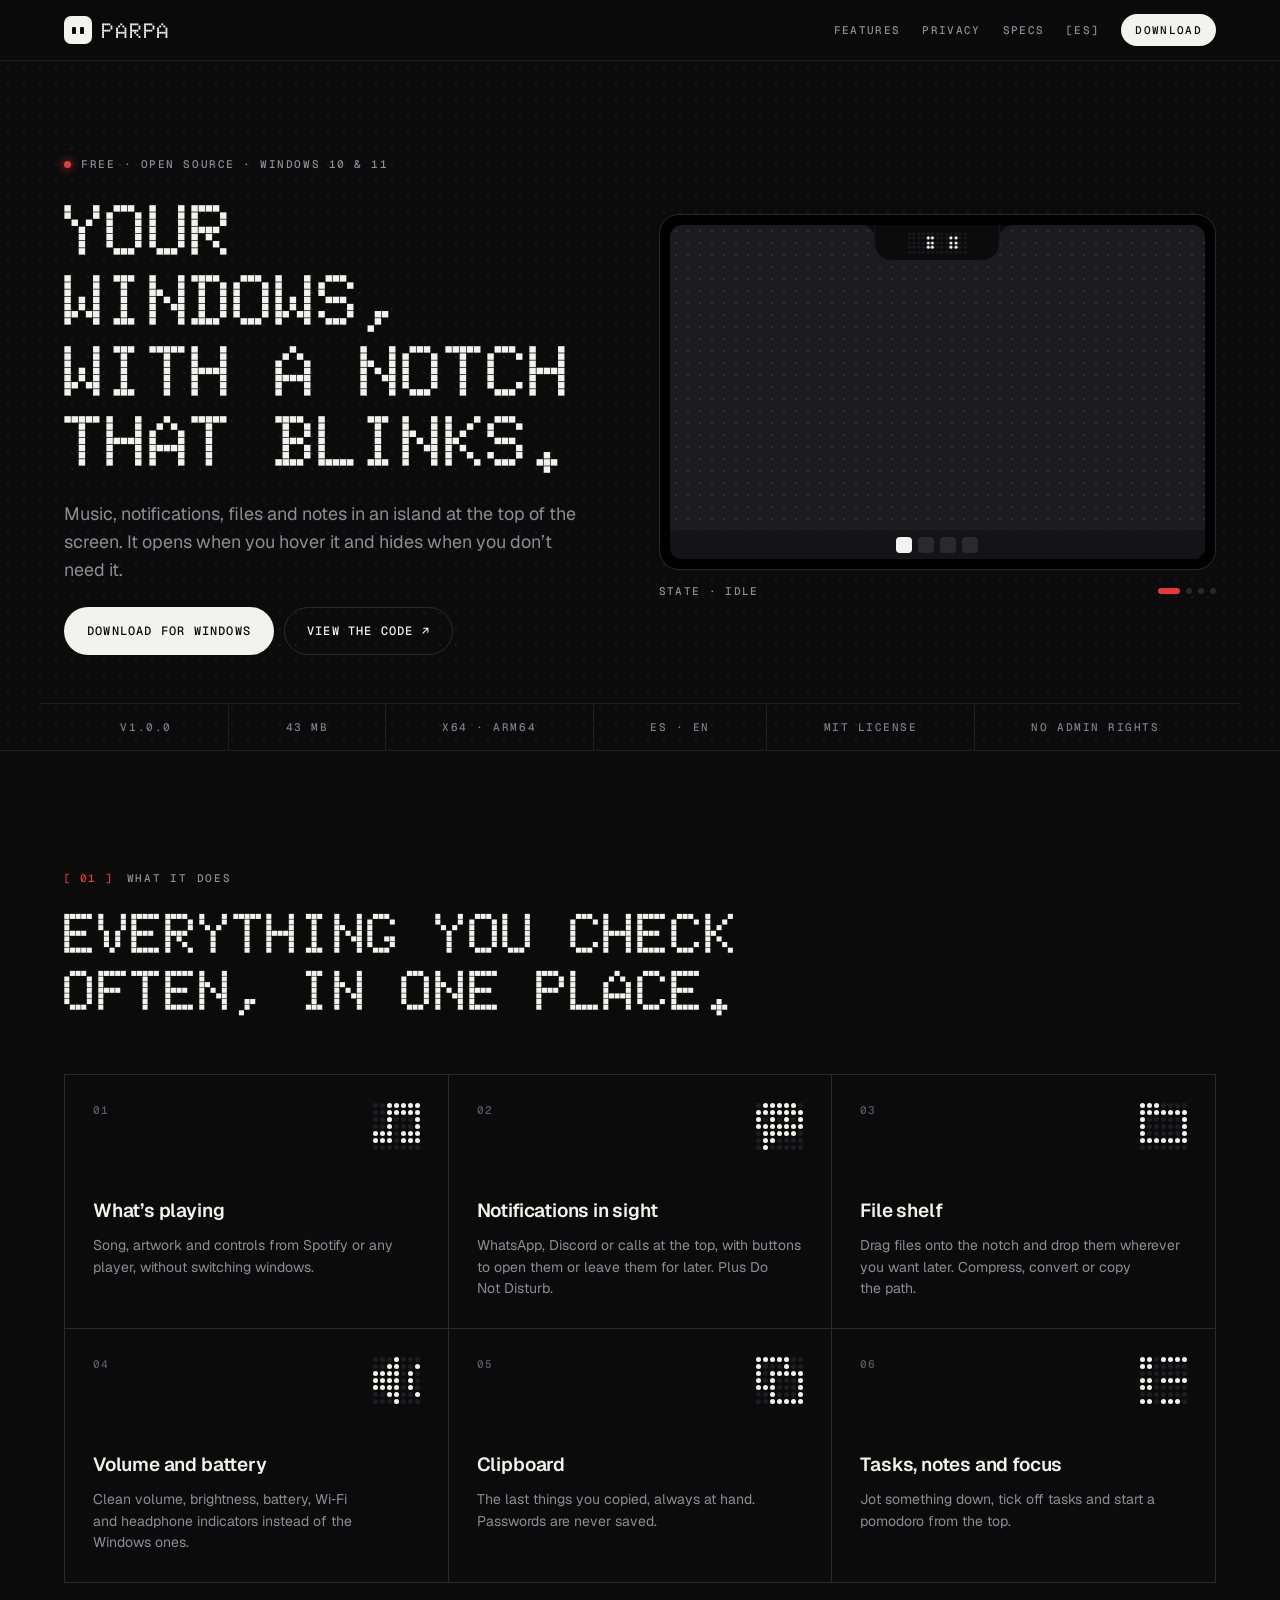
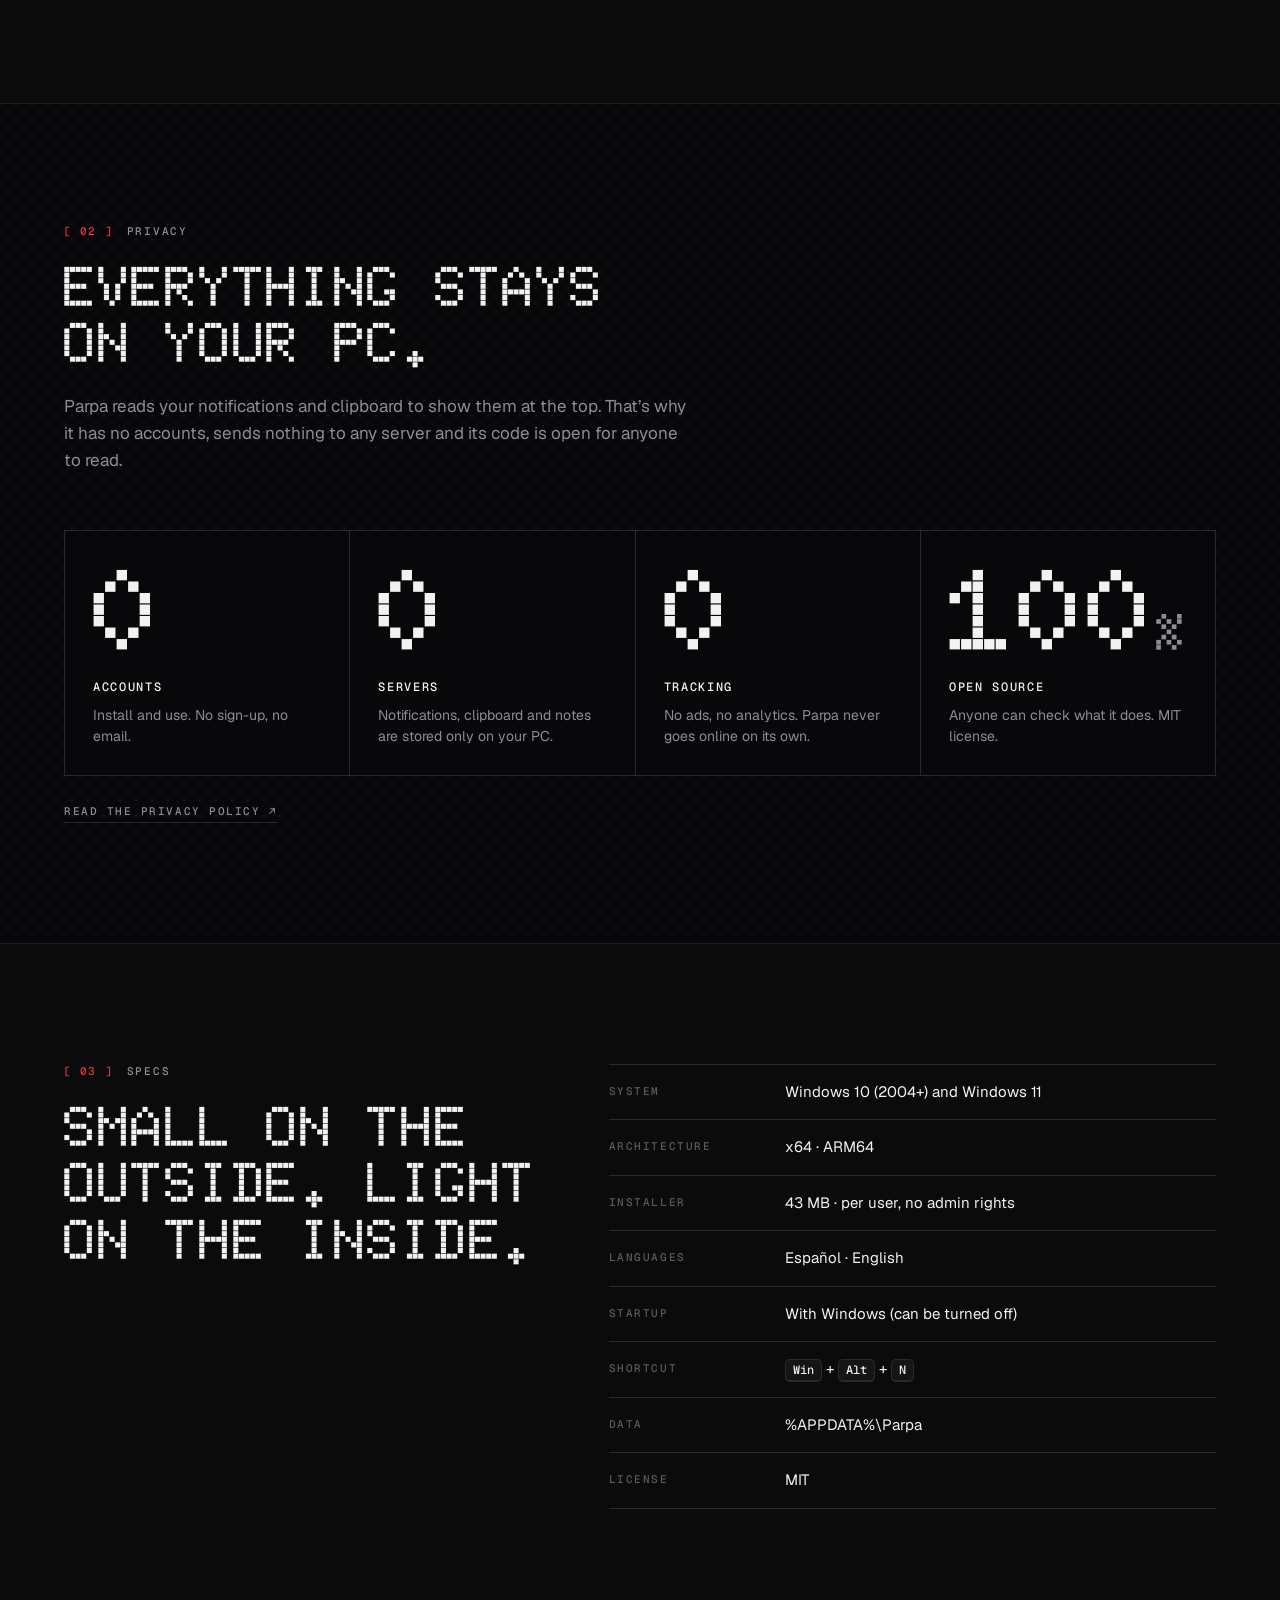
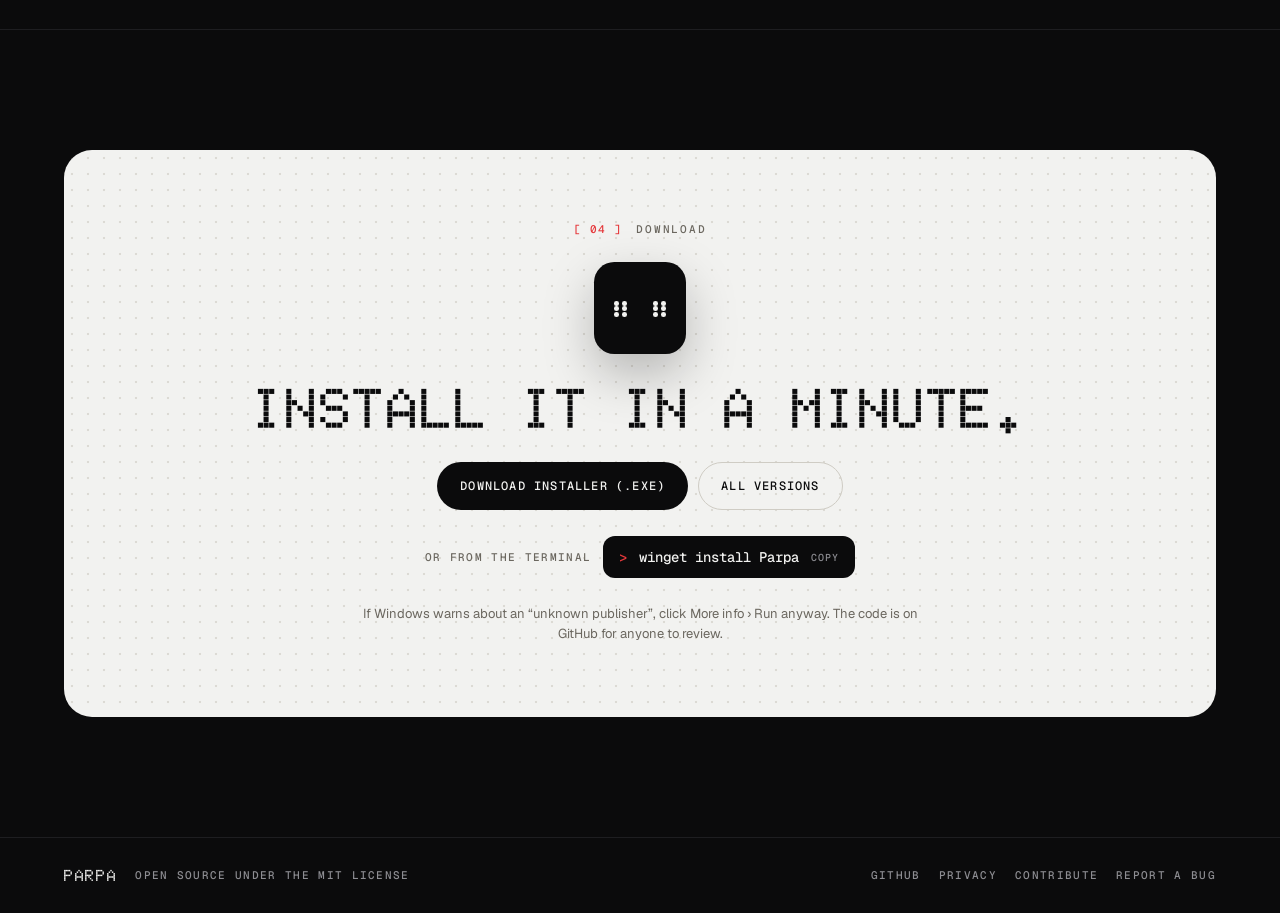
==== site/index.html @ 7ed3aabf "Web: rediseño con el estilo de la app Fondo casi negro con rejilla de puntos, titulares en matriz de" ====
<!DOCTYPE html>
<html lang="es">
<head>
<meta charset="utf-8">
<meta name="viewport" content="width=device-width, initial-scale=1">
<title>Parpa · un notch para Windows</title>
<meta name="description" content="Música, avisos, archivos y notas en una isla arriba de la pantalla. Gratis y de código abierto para Windows 10 y 11.">
<meta property="og:title" content="Parpa · un notch para Windows">
<meta property="og:description" content="Música, avisos, archivos y notas en una isla arriba de la pantalla.">
<meta property="og:image" content="assets/app-256.png">
<meta name="theme-color" content="#0b0b0c">
<link rel="icon" href="assets/app.ico" sizes="any">
<link rel="icon" href="assets/app-32.png" type="image/png">
<link rel="preload" href="assets/fonts/Doto-Variable.ttf" as="font" type="font/ttf" crossorigin>
<link rel="preload" href="assets/fonts/GeistMono-Variable.ttf" as="font" type="font/ttf" crossorigin>
<link rel="stylesheet" href="styles.css">
</head>
<body>

<header class="top">
  <div class="wrap top-row">
    <a class="brand" href="#" aria-label="Parpa"><span class="logo"><i></i><i></i></span><span class="wordmark">PARPA</span></a>
    <nav>
      <a class="anchor" href="#funciones" data-i18n="nav_features">FUNCIONES</a>
      <a class="anchor" href="#privacidad" data-i18n="nav_privacy">PRIVACIDAD</a>
      <a class="anchor" href="#ficha" data-i18n="nav_specs">FICHA</a>
      <button class="lang" type="button" id="lang" aria-label="English">[EN]</button>
      <a class="pill" href="#descargar" data-i18n="nav_download">DESCARGAR</a>
    </nav>
  </div>
</header>

<main>
  <!-- Portada -->
  <section class="hero dotgrid">
    <div class="wrap hero-grid">
      <div class="hero-text">
        <span class="tag"><span class="live"></span><span data-i18n="hero_eyebrow">GRATIS · CÓDIGO ABIERTO · WINDOWS 10 Y 11</span></span>
        <h1 data-i18n="hero_title">Tu Windows, con un notch que parpadea.</h1>
        <p class="lead" data-i18n="hero_lead">Música, avisos, archivos y notas en una isla arriba de la pantalla. Se abre cuando pasas el ratón y se esconde cuando no la necesitas.</p>
        <div class="buttons">
          <a class="btn btn-light" href="#descargar" data-i18n="hero_download">DESCARGAR PARA WINDOWS</a>
          <a class="btn btn-line" href="https://github.com/Xzorez/Parpa" data-i18n="hero_code">VER EL CÓDIGO ↗</a>
        </div>
      </div>

      <div class="demo">
        <div class="frame" aria-hidden="true">
          <div class="screen">
            <div class="notch" id="notch">
              <div class="ear ear-l"></div>
              <div class="ear ear-r"></div>
              <div class="body" id="notch-body">
                <div class="state st-idle" data-state="idle"><div class="grid g13" id="mascot"></div></div>
                <div class="state st-music" data-state="music" hidden>
                  <div class="grid g7s" data-glyph="musica"></div>
                  <span class="label flex1">LUZ DE NEÓN</span>
                  <div class="eq" id="eq"><i></i><i></i><i></i><i></i><i></i></div>
                </div>
                <div class="state st-peek" data-state="peek" hidden>
                  <div class="peek-head"><div class="grid g7s" data-glyph="mensaje"></div><span class="label muted flex1">WHATSAPP · ANA</span><span class="peek-when" data-i18n="demo_now">AHORA</span></div>
                  <span class="peek-text" data-i18n="demo_message">¿Vienes a la cena del viernes? Reservé a las 21:00.</span>
                  <div class="peek-actions"><span class="chip" data-i18n="demo_later">MÁS TARDE</span><span class="chip chip-on" data-i18n="demo_open">ABRIR</span></div>
                </div>
                <div class="state st-osd" data-state="osd" hidden>
                  <div class="grid g7s" data-glyph="sonido"></div>
                  <div class="osd-text"><span class="label" data-i18n="demo_volume">VOLUMEN</span><span class="osd-sub" data-i18n="demo_speakers">ALTAVOCES</span></div>
                  <div class="bars" id="bars"></div>
                  <span class="osd-value">70%</span>
                </div>
              </div>
            </div>
            <div class="taskbar"><i></i><i></i><i></i><i></i></div>
          </div>
        </div>
        <div class="demo-bar">
          <span class="mono-s"><span data-i18n="demo_state">ESTADO</span> · <span id="state-name">REPOSO</span></span>
          <div class="dots" id="dots"></div>
        </div>
      </div>
    </div>

    <div class="wrap ticker">
      <span>V<span id="version">1.0.0</span></span>
      <span data-i18n="tick_size">43 MB</span>
      <span>X64 · ARM64</span>
      <span>ES · EN</span>
      <span data-i18n="tick_license">LICENCIA MIT</span>
      <span data-i18n="tick_admin">SIN ADMINISTRADOR</span>
    </div>
  </section>

  <!-- Funciones -->
  <section class="section" id="funciones">
    <div class="wrap">
      <div class="section-head">
        <span class="index">[ 01 ]</span>
        <span class="eyebrow" data-i18n="features_eyebrow">QUÉ HACE</span>
      </div>
      <h2 data-i18n="features_title">Todo lo que miras a menudo, en un solo sitio.</h2>
      <div class="cells">
        <article class="cell"><div class="cell-top"><span class="num">01</span><div class="grid g7l" data-glyph="musica"></div></div><h3 data-i18n="f1_t">Lo que suena</h3><p data-i18n="f1_d">Canción, carátula y controles de Spotify o cualquier reproductor, sin cambiar de ventana.</p></article>
        <article class="cell"><div class="cell-top"><span class="num">02</span><div class="grid g7l" data-glyph="mensaje"></div></div><h3 data-i18n="f2_t">Avisos a la vista</h3><p data-i18n="f2_d">WhatsApp, Discord o llamadas arriba, con botones para abrirlos o dejarlos para más tarde. Y un modo No molestar.</p></article>
        <article class="cell"><div class="cell-top"><span class="num">03</span><div class="grid g7l" data-glyph="bandeja"></div></div><h3 data-i18n="f3_t">Bandeja de archivos</h3><p data-i18n="f3_d">Arrastra archivos al notch y suéltalos luego donde quieras. Comprime, convierte o copia la ruta.</p></article>
        <article class="cell"><div class="cell-top"><span class="num">04</span><div class="grid g7l" data-glyph="sonido"></div></div><h3 data-i18n="f4_t">Volumen y batería</h3><p data-i18n="f4_d">Indicadores limpios de volumen, brillo, batería, Wi‑Fi y auriculares en lugar de los de Windows.</p></article>
        <article class="cell"><div class="cell-top"><span class="num">05</span><div class="grid g7l" data-glyph="copias"></div></div><h3 data-i18n="f5_t">Portapapeles</h3><p data-i18n="f5_d">Lo último que copiaste siempre a mano. Las contraseñas no se guardan.</p></article>
        <article class="cell"><div class="cell-top"><span class="num">06</span><div class="grid g7l" data-glyph="tareas"></div></div><h3 data-i18n="f6_t">Tareas, notas y foco</h3><p data-i18n="f6_d">Apunta algo rápido, marca tareas y arranca un pomodoro desde arriba.</p></article>
      </div>
    </div>
  </section>

  <!-- Privacidad -->
  <section class="section section-alt dotgrid" id="privacidad">
    <div class="wrap">
      <div class="section-head">
        <span class="index">[ 02 ]</span>
        <span class="eyebrow" data-i18n="privacy_eyebrow">PRIVACIDAD</span>
      </div>
      <h2 data-i18n="privacy_title">Todo se queda en tu PC.</h2>
      <p class="section-lead" data-i18n="privacy_lead">Parpa lee tus avisos y tu portapapeles para enseñártelos arriba. Por eso no tiene cuentas, no envía nada a ningún servidor y su código está a la vista de cualquiera.</p>
      <div class="zeros">
        <div class="zero"><span class="big">0</span><span class="zero-title" data-i18n="p1_t">CUENTAS</span><span class="zero-desc" data-i18n="p1_d">Instalar y usar. No hay registro ni correo.</span></div>
        <div class="zero"><span class="big">0</span><span class="zero-title" data-i18n="p2_t">SERVIDORES</span><span class="zero-desc" data-i18n="p2_d">Avisos, portapapeles y notas se guardan solo en tu PC.</span></div>
        <div class="zero"><span class="big">0</span><span class="zero-title" data-i18n="p3_t">RASTREO</span><span class="zero-desc" data-i18n="p3_d">Ni anuncios ni estadísticas. Parpa no se conecta a internet por su cuenta.</span></div>
        <div class="zero"><span class="big">100<small>%</small></span><span class="zero-title" data-i18n="p4_t">CÓDIGO ABIERTO</span><span class="zero-desc" data-i18n="p4_d">Cualquiera puede revisar lo que hace. Licencia MIT.</span></div>
      </div>
      <a class="text-link" href="https://github.com/Xzorez/Parpa/blob/main/PRIVACY.md" data-i18n="privacy_link">LEER LA POLÍTICA DE PRIVACIDAD ↗</a>
    </div>
  </section>

  <!-- Ficha técnica -->
  <section class="section" id="ficha">
    <div class="wrap specs-grid">
      <div>
        <div class="section-head">
          <span class="index">[ 03 ]</span>
          <span class="eyebrow" data-i18n="specs_eyebrow">FICHA TÉCNICA</span>
        </div>
        <h2 data-i18n="specs_title">Pequeño por fuera. Ligero por dentro.</h2>
      </div>
      <dl class="specs">
        <div><dt data-i18n="s_os">SISTEMA</dt><dd data-i18n="s_os_v">Windows 10 (2004+) y Windows 11</dd></div>
        <div><dt data-i18n="s_arch">ARQUITECTURA</dt><dd>x64 · ARM64</dd></div>
        <div><dt data-i18n="s_installer">INSTALADOR</dt><dd data-i18n="s_installer_v">43 MB · por usuario, sin permisos de administrador</dd></div>
        <div><dt data-i18n="s_lang">IDIOMAS</dt><dd>Español · English</dd></div>
        <div><dt data-i18n="s_startup">INICIO</dt><dd data-i18n="s_startup_v">Con Windows (se puede desactivar)</dd></div>
        <div><dt data-i18n="s_shortcut">ATAJO</dt><dd><kbd>Win</kbd> + <kbd>Alt</kbd> + <kbd>N</kbd></dd></div>
        <div><dt data-i18n="s_data">DATOS</dt><dd>%APPDATA%\Parpa</dd></div>
        <div><dt data-i18n="s_license">LICENCIA</dt><dd>MIT</dd></div>
      </dl>
    </div>
  </section>

  <!-- Descarga -->
  <section class="section" id="descargar">
    <div class="wrap">
      <div class="download">
        <div class="download-head">
          <span class="index">[ 04 ]</span>
          <span class="eyebrow" data-i18n="download_eyebrow">DESCARGAR</span>
        </div>
        <div class="app-icon"><div class="grid" id="eyes"></div></div>
        <h2 data-i18n="download_title">Instálalo en un minuto.</h2>
        <div class="buttons">
          <a class="btn btn-dark" id="installer" href="https://github.com/Xzorez/Parpa/releases/latest" data-i18n="download_exe">DESCARGAR INSTALADOR (.EXE)</a>
          <a class="btn btn-line-dark" href="https://github.com/Xzorez/Parpa/releases" data-i18n="download_all">TODAS LAS VERSIONES</a>
        </div>
        <div class="terminal">
          <span class="mono-s" data-i18n="download_terminal">O DESDE LA TERMINAL</span>
          <button class="copy" type="button" id="copy"><span class="prompt">&gt;</span><span>winget install Parpa</span><span class="copy-state" data-i18n="copy">COPIAR</span></button>
        </div>
        <p class="note" data-i18n="download_note">Si Windows avisa de «editor desconocido», pulsa Más información › Ejecutar de todas formas. El código está en GitHub para que lo revise quien quiera.</p>
      </div>
    </div>
  </section>
</main>

<footer>
  <div class="wrap footer-row">
    <span class="wordmark">PARPA</span>
    <span class="mono-s" data-i18n="footer_license">CÓDIGO ABIERTO CON LICENCIA MIT</span>
    <span class="spacer"></span>
    <a href="https://github.com/Xzorez/Parpa">GITHUB</a>
    <a href="https://github.com/Xzorez/Parpa/blob/main/PRIVACY.md" data-i18n="footer_privacy">PRIVACIDAD</a>
    <a href="https://github.com/Xzorez/Parpa/pulls" data-i18n="footer_contribute">CONTRIBUIR</a>
    <a href="https://github.com/Xzorez/Parpa/issues/new" data-i18n="footer_bug">REPORTAR UN FALLO</a>
  </div>
</footer>

<script src="app.js"></script>
</body>
</html>
---- site/styles.css ----
/* Web de Parpa: estilo de la app (fondo casi negro, matriz de puntos, mono en mayúsculas, rojo solo para lo vivo). */

@font-face { font-family: Geist; src: url(assets/fonts/Geist-Variable.ttf) format("truetype"); font-weight: 100 900; font-display: swap; }
@font-face { font-family: "Geist Mono"; src: url(assets/fonts/GeistMono-Variable.ttf) format("truetype"); font-weight: 100 900; font-display: swap; }
@font-face { font-family: Doto; src: url(assets/fonts/Doto-Variable.ttf) format("truetype"); font-weight: 100 900; font-display: swap; }

/* Tokens oscuros de data/tokens.json */
:root {
  --bg: #0b0b0c;
  --card: #151517;
  --divider: #1e1e21;
  --glyph-off: #1d1d20;
  --border: #2a2a2e;
  --dot: #3a3a3f;
  --tertiary: #5a5a60;
  --muted: #7d7d83;
  --secondary: #8d8d92;
  --soft: #c9c9cc;
  --primary: #f2f2f0;
  --accent: #e5383b;
  --success: oklch(0.78 0.14 150);
  --mono: "Geist Mono", ui-monospace, monospace;
  --dots: Doto, ui-monospace, monospace;
  --ease: cubic-bezier(.3, 1.2, .5, 1);
}

* { box-sizing: border-box; }
html { scroll-behavior: smooth; scroll-padding-top: 72px; }
body { margin: 0; background: var(--bg); color: var(--primary); font-family: Geist, "Segoe UI Variable", system-ui, sans-serif; -webkit-font-smoothing: antialiased; }
a { color: inherit; text-decoration: none; }
::selection { background: var(--accent); color: var(--primary); }
a:focus-visible, button:focus-visible { outline: 1px solid var(--primary); outline-offset: 4px; }

.wrap { max-width: 1200px; width: 100%; margin: 0 auto; padding-left: 24px; padding-right: 24px; }
.mono-s { font: 500 11px var(--mono); letter-spacing: .12em; text-transform: uppercase; color: var(--secondary); }
.spacer { flex: 1; }
.dotgrid { background-image: radial-gradient(circle, var(--glyph-off) 1.2px, transparent 1.6px); background-size: 16px 16px; }

/* Botones píldora */
.buttons { display: flex; flex-wrap: wrap; gap: 10px; }
.btn { font: 500 12px var(--mono); letter-spacing: .1em; padding: 15px 22px; border-radius: 999px; border: 1px solid transparent; transition: background .2s, color .2s, border-color .2s; }
.btn-light { background: var(--primary); color: var(--bg); }
.btn-light:hover { background: var(--soft); }
.btn-line { border-color: var(--border); color: var(--primary); }
.btn-line:hover { border-color: var(--primary); }
.btn-dark { background: var(--bg); color: var(--primary); }
.btn-dark:hover { background: #2a2a2e; }
.btn-line-dark { border-color: #cfccc4; color: var(--bg); }
.btn-line-dark:hover { border-color: var(--bg); }

/* Cabecera */
.top { position: sticky; top: 0; z-index: 10; background: rgba(11, 11, 12, .86); backdrop-filter: blur(12px); -webkit-backdrop-filter: blur(12px); border-bottom: 1px solid var(--divider); }
.top-row { height: 60px; display: flex; align-items: center; gap: 16px; }
.brand { display: flex; align-items: center; gap: 10px; margin-right: auto; }
.logo { width: 28px; height: 28px; border-radius: 7px; background: var(--primary); display: flex; align-items: center; justify-content: center; gap: 4px; }
.logo i { width: 4px; height: 7px; border-radius: 1px; background: var(--bg); }
.wordmark { font: 900 21px var(--dots); letter-spacing: .04em; }
nav { display: flex; align-items: center; gap: 22px; font: 500 11px var(--mono); letter-spacing: .12em; color: var(--secondary); }
nav .anchor:hover, .lang:hover { color: var(--primary); }
.lang { background: none; border: 0; padding: 0; font: inherit; letter-spacing: inherit; color: inherit; cursor: pointer; }
nav .pill { padding: 9px 14px; border-radius: 999px; background: var(--primary); color: var(--bg); }
nav .pill:hover { background: var(--soft); }

/* Portada */
.hero { border-bottom: 1px solid var(--divider); }
.hero-grid { padding-top: clamp(48px, 8vw, 96px); padding-bottom: 48px; display: grid; grid-template-columns: minmax(0, 1fr) minmax(0, 1.05fr); gap: clamp(32px, 5vw, 64px); align-items: center; }
.hero-text { display: flex; flex-direction: column; gap: 24px; }
.tag { display: inline-flex; align-items: center; gap: 10px; font: 500 11px var(--mono); letter-spacing: .14em; color: var(--secondary); }
.tag span:last-child { text-wrap: balance; }
.live { width: 7px; height: 7px; border-radius: 50%; background: var(--accent); box-shadow: 0 0 10px var(--accent); animation: blink 1.6s steps(1) infinite; }
@keyframes blink { 50% { opacity: .25; } }
h1 { margin: 0; font: 900 clamp(40px, 5.6vw, 76px)/.98 var(--dots); letter-spacing: -.01em; text-transform: uppercase; text-wrap: balance; }
.lead { margin: 0; max-width: 520px; font-size: clamp(16px, 1.4vw, 18px); line-height: 1.55; color: var(--secondary); text-wrap: pretty; }

/* Demo: escritorio oscuro con el notch */
.demo { display: flex; flex-direction: column; gap: 14px; }
.frame { background: #000; border: 1px solid var(--border); border-radius: 20px; padding: 10px; }
.screen { position: relative; aspect-ratio: 16 / 10; border-radius: 12px; overflow: hidden; background-color: #1c1c1f; background-image: radial-gradient(circle, #2e2e33 1px, transparent 1.4px); background-size: 12px 12px; }
.notch { position: absolute; top: 0; left: 50%; transform: translateX(-50%) scale(var(--scale, 1)); transform-origin: 50% 0; width: 120px; height: 34px; transition: all .45s var(--ease); }
.ear { position: absolute; top: 0; width: 16px; height: 14px; }
.ear-l { left: -14px; background: radial-gradient(circle 14px at 0 100%, transparent 13.5px, var(--bg) 14px); }
.ear-r { right: -14px; background: radial-gradient(circle 14px at 100% 100%, transparent 13.5px, var(--bg) 14px); }
.body { position: absolute; inset: 0; background: var(--bg); color: var(--primary); border-radius: 0 0 16px 16px; overflow: hidden; text-align: left; transition: border-radius .45s var(--ease); box-shadow: 0 0 0 1px #1a1a1d; }
.state[hidden] { display: none !important; }
.state { animation: fade .3s ease-out both; }
@keyframes fade { from { opacity: 0; } to { opacity: 1; } }
.st-idle { height: 34px; display: flex; align-items: center; justify-content: center; }
.st-music { height: 34px; display: flex; align-items: center; gap: 10px; padding: 0 14px 2px 12px; white-space: nowrap; }
.st-peek { width: 420px; padding: 10px 16px 12px; display: flex; flex-direction: column; gap: 8px; }
.st-osd { height: 40px; display: flex; align-items: center; gap: 12px; padding: 0 16px 2px; white-space: nowrap; }
.grid { display: grid; }
.grid i { display: block; border-radius: 50%; }
.g13 { grid-template-columns: repeat(13, 3px); gap: 1.5px; }
.g13 i { width: 3px; height: 3px; }
.g7s { grid-template-columns: repeat(7, 2px); gap: 1px; }
.g7s i { width: 2px; height: 2px; }
.g7l { grid-template-columns: repeat(7, 5px); gap: 2px; }
.g7l i { width: 5px; height: 5px; }
.label { font: 500 10px var(--mono); letter-spacing: .1em; }
.muted { color: var(--secondary); }
.flex1 { flex: 1; }
.eq { display: flex; gap: 2px; align-items: flex-end; height: 12px; }
.eq i { width: 3px; border-radius: 1px; background: var(--primary); transition: height .15s; }
.peek-head { display: flex; align-items: center; gap: 10px; }
.peek-when { font: 9px var(--mono); color: var(--tertiary); }
.peek-text { font-size: 13px; line-height: 1.35; }
.peek-actions { display: flex; gap: 6px; justify-content: flex-end; }
.chip { font: 500 10px var(--mono); letter-spacing: .06em; padding: 6px 10px; border-radius: 999px; border: 1px solid var(--border); color: var(--secondary); }
.chip-on { background: var(--primary); border-color: var(--primary); color: var(--bg); }
.osd-text { display: flex; flex-direction: column; gap: 1px; }
.osd-sub { font: 9px var(--mono); color: var(--secondary); }
.bars { flex: 1; display: flex; gap: 3px; align-items: flex-end; justify-content: flex-end; }
.bars i { width: 4px; border-radius: 2px; }
.osd-value { font: 700 15px var(--dots); min-width: 40px; text-align: right; }
.taskbar { position: absolute; left: 0; right: 0; bottom: 0; height: 9%; min-height: 26px; background: rgba(20, 20, 22, .92); border-top: 1px solid var(--divider); display: flex; align-items: center; justify-content: center; gap: 6px; }
.taskbar i { width: 16px; height: 16px; border-radius: 4px; background: var(--border); }
.taskbar i:first-child { background: var(--primary); }
.demo-bar { display: flex; align-items: center; justify-content: space-between; gap: 12px; }
.dots { display: flex; gap: 6px; }
.dot { height: 6px; width: 6px; border-radius: 3px; background: var(--border); cursor: pointer; transition: width .3s var(--ease), background .3s; border: 0; padding: 0; }
.dot:hover { background: var(--tertiary); }
.dot.on { width: 22px; background: var(--accent); }

.ticker { display: flex; flex-wrap: wrap; gap: 0; padding-top: 0; padding-bottom: 0; border-top: 1px solid var(--divider); }
.ticker span { flex: 1 1 auto; padding: 16px 0; font: 500 11px var(--mono); letter-spacing: .14em; color: var(--muted); text-align: center; white-space: nowrap; }
.ticker > span + span { border-left: 1px solid var(--divider); }

/* Secciones */
.section { padding: clamp(72px, 10vw, 120px) 0; border-bottom: 1px solid var(--divider); }
.section-head { display: flex; align-items: center; gap: 14px; margin-bottom: 20px; }
.index { font: 500 11px var(--mono); letter-spacing: .1em; color: var(--accent); }
.eyebrow { font: 500 11px var(--mono); letter-spacing: .16em; color: var(--secondary); }
h2 { margin: 0; max-width: 820px; font: 900 clamp(32px, 4.4vw, 58px)/1 var(--dots); text-transform: uppercase; letter-spacing: -.005em; text-wrap: balance; }
.section-lead { margin: 22px 0 0; max-width: 640px; font-size: 17px; line-height: 1.6; color: var(--secondary); text-wrap: pretty; }

/* Funciones: rejilla con líneas de 1 px */
.cells { margin-top: 56px; display: grid; grid-template-columns: repeat(3, 1fr); border-top: 1px solid var(--border); border-left: 1px solid var(--border); }
.cell { padding: 28px; border-right: 1px solid var(--border); border-bottom: 1px solid var(--border); display: flex; flex-direction: column; gap: 12px; transition: background .25s; }
.cell:hover { background: var(--card); }
.cell-top { display: flex; justify-content: space-between; align-items: flex-start; padding-bottom: 36px; }
.num { font: 500 11px var(--mono); letter-spacing: .1em; color: var(--tertiary); }
.cell h3 { margin: 0; font: 600 19px Geist, sans-serif; letter-spacing: -.01em; }
.cell p { margin: 0; font-size: 14px; line-height: 1.55; color: var(--secondary); text-wrap: pretty; }

/* Privacidad: los ceros en matriz de puntos */
.section-alt { background-color: #08080a; }
.zeros { margin-top: 56px; display: grid; grid-template-columns: repeat(4, 1fr); gap: 1px; background: var(--border); border: 1px solid var(--border); }
.zero { background: #08080a; padding: 28px; display: flex; flex-direction: column; gap: 10px; }
.big { font: 900 clamp(72px, 9vw, 120px)/.9 var(--dots); color: var(--primary); }
.big small { font-size: .45em; color: var(--secondary); }
.zero-title { font: 500 12px var(--mono); letter-spacing: .14em; margin-top: 6px; }
.zero-desc { font-size: 14px; line-height: 1.5; color: var(--secondary); }
.text-link { display: inline-block; margin-top: 28px; font: 500 11px var(--mono); letter-spacing: .14em; color: var(--secondary); border-bottom: 1px solid var(--border); padding-bottom: 4px; transition: color .2s, border-color .2s; }
.text-link:hover { color: var(--primary); border-color: var(--primary); }

/* Ficha técnica */
.specs-grid { display: grid; grid-template-columns: minmax(0, .9fr) minmax(0, 1.1fr); gap: 48px; align-items: start; }
.specs { margin: 0; border-top: 1px solid var(--border); }
.specs div { display: grid; grid-template-columns: 160px 1fr; gap: 16px; padding: 16px 0; border-bottom: 1px solid var(--border); }
.specs dt { font: 500 11px var(--mono); letter-spacing: .14em; color: var(--tertiary); padding-top: 3px; }
.specs dd { margin: 0; font-size: 15px; line-height: 1.5; }
kbd { font: 500 12px var(--mono); padding: 2px 7px; border: 1px solid var(--border); border-bottom-width: 2px; border-radius: 5px; background: var(--card); }

/* Descarga: tarjeta clara, el único bloque invertido */
#descargar { border-bottom: 0; }
.download { background: var(--primary); color: var(--bg); border-radius: 28px; padding: clamp(32px, 6vw, 72px); display: flex; flex-direction: column; align-items: center; gap: 26px; text-align: center; background-image: radial-gradient(circle, #dcdad4 1.2px, transparent 1.6px); background-size: 16px 16px; }
.download-head { display: flex; gap: 14px; align-items: center; }
.download .eyebrow { color: #6b675f; }
.app-icon { width: 92px; height: 92px; border-radius: 22%; background: var(--bg); display: flex; align-items: center; justify-content: center; box-shadow: 0 20px 50px rgba(0, 0, 0, .25); }
.app-icon .grid { width: 56%; grid-template-columns: repeat(7, 1fr); gap: 6%; }
.app-icon .grid i { aspect-ratio: 1; }
.download h2 { color: var(--bg); text-align: center; }
.download .buttons { justify-content: center; }
.terminal { display: flex; align-items: center; gap: 12px; flex-wrap: wrap; justify-content: center; }
.terminal .mono-s { color: #6b675f; }
.copy { display: flex; align-items: center; gap: 12px; background: var(--bg); color: var(--primary); border: 0; border-radius: 12px; padding: 12px 16px; cursor: pointer; font: 500 14px var(--mono); }
.prompt { color: var(--accent); }
.copy-state { font: 500 10px var(--mono); letter-spacing: .1em; color: var(--secondary); transition: color .2s; }
.copy.done .copy-state { color: var(--success); }
.note { margin: 0; max-width: 560px; font-size: 13px; line-height: 1.55; color: #6b675f; text-wrap: pretty; }

/* Pie */
footer { border-top: 1px solid var(--divider); }
.footer-row { padding-top: 28px; padding-bottom: 28px; display: flex; flex-wrap: wrap; align-items: center; gap: 18px; font: 500 11px var(--mono); letter-spacing: .12em; color: var(--secondary); }
.footer-row a:hover { color: var(--primary); }
.footer-row .wordmark { font-size: 16px; color: var(--primary); letter-spacing: .04em; }

/* Tablet y móvil */
@media (max-width: 900px) {
  .hero-grid, .specs-grid { grid-template-columns: 1fr; }
  .cells { grid-template-columns: repeat(2, 1fr); }
  .zeros { grid-template-columns: repeat(2, 1fr); }
}
@media (max-width: 600px) {
  nav { gap: 14px; }
  nav .anchor { display: none; }
  .cells, .zeros { grid-template-columns: 1fr; }
  .cell { min-height: 0; }
  .specs div { grid-template-columns: 1fr; gap: 4px; }
  .ticker span { flex-basis: 50%; }
  .ticker > span + span { border-left: 0; }
  .ticker > span:nth-child(even) { border-left: 1px solid var(--divider); }
  .ticker > span:nth-child(n + 3) { border-top: 1px solid var(--divider); }
}

@media (prefers-reduced-motion: reduce) {
  html { scroll-behavior: auto; }
  .notch, .body, .eq i, .dot, .state, .live { transition: none; animation: none; }
}
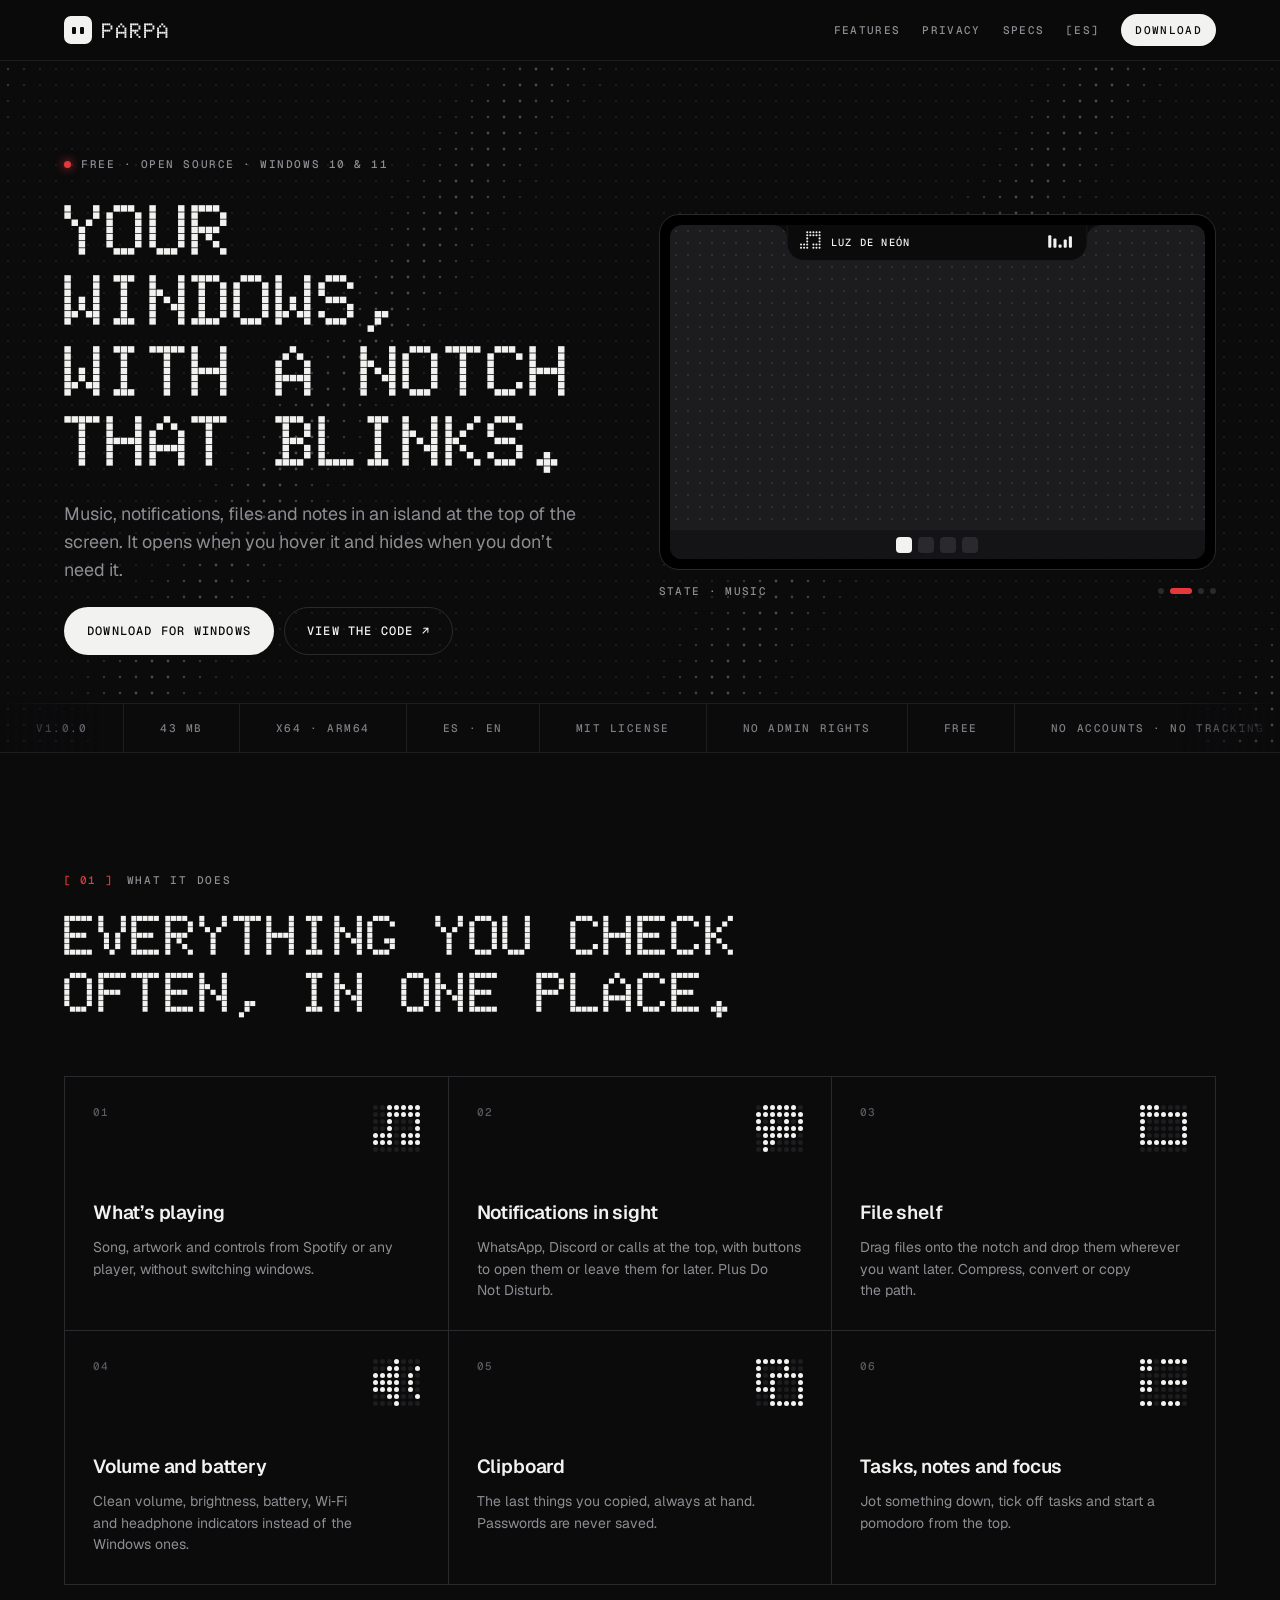
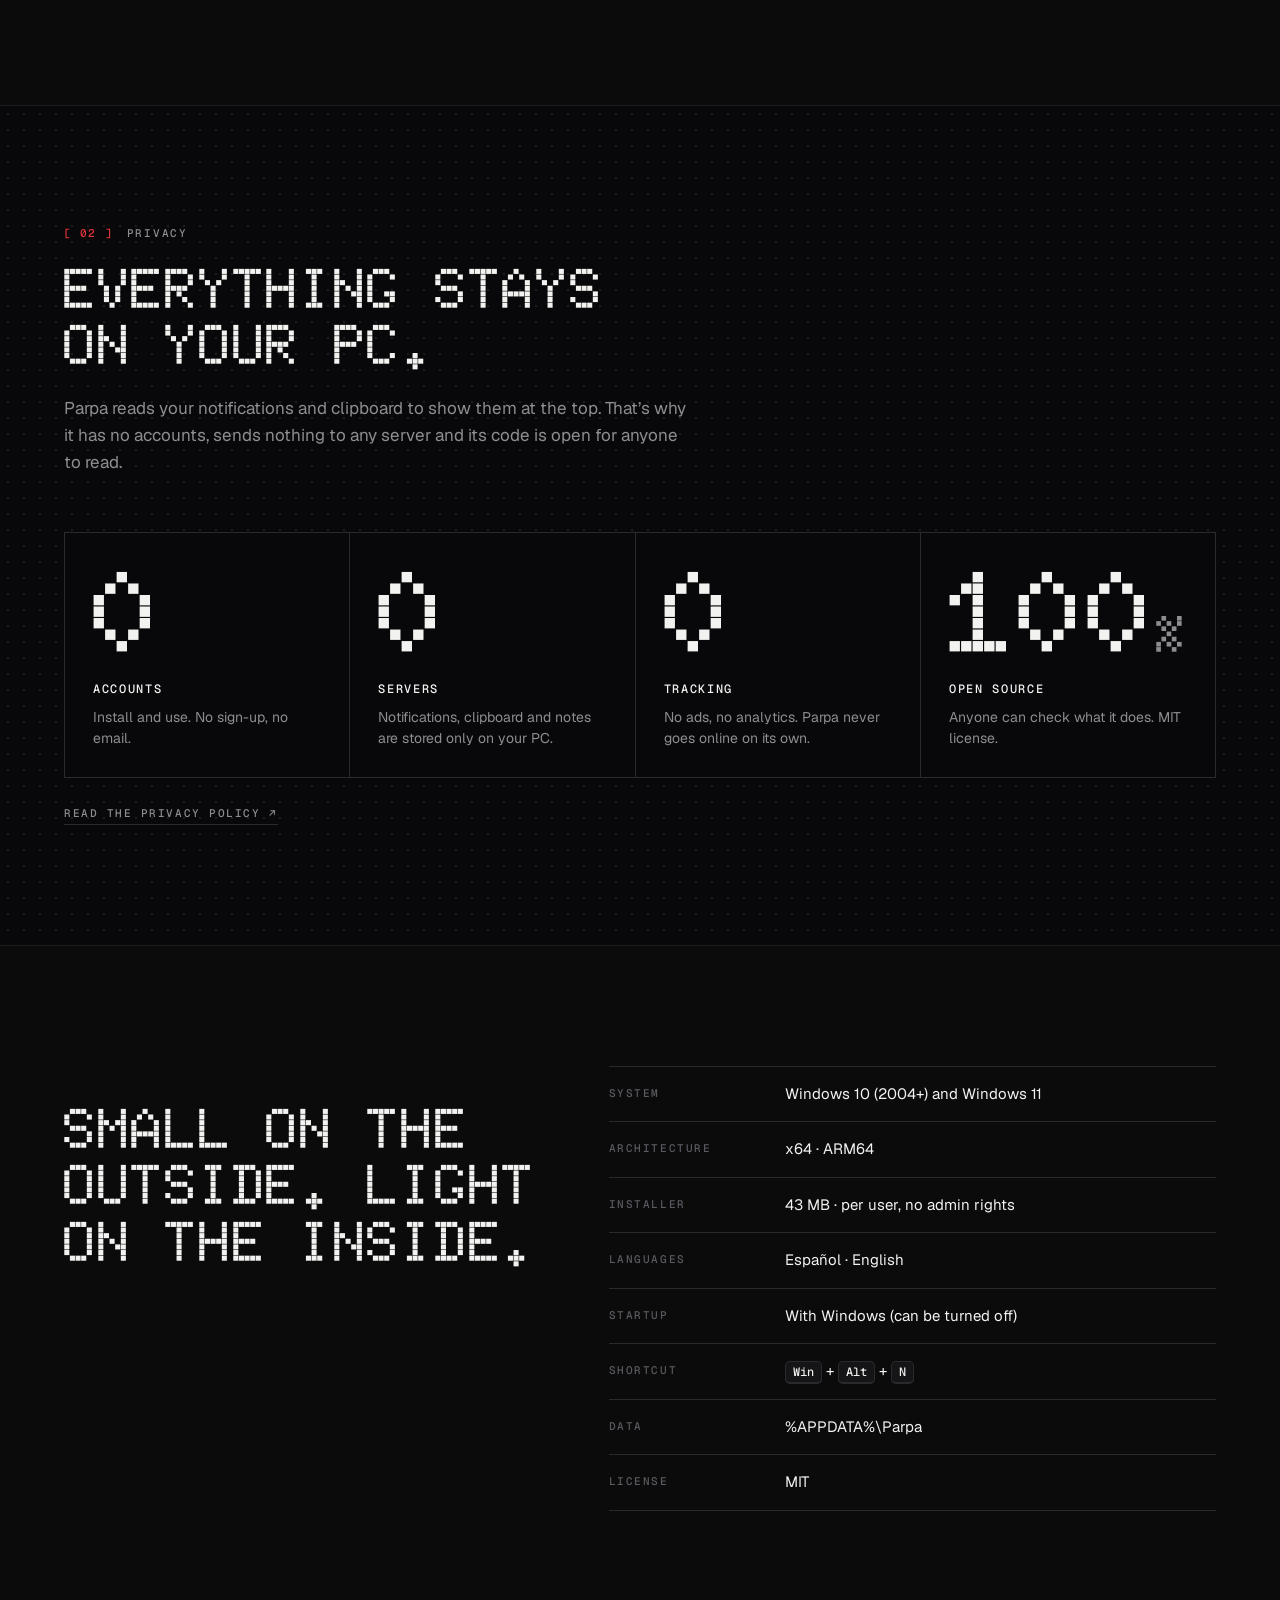
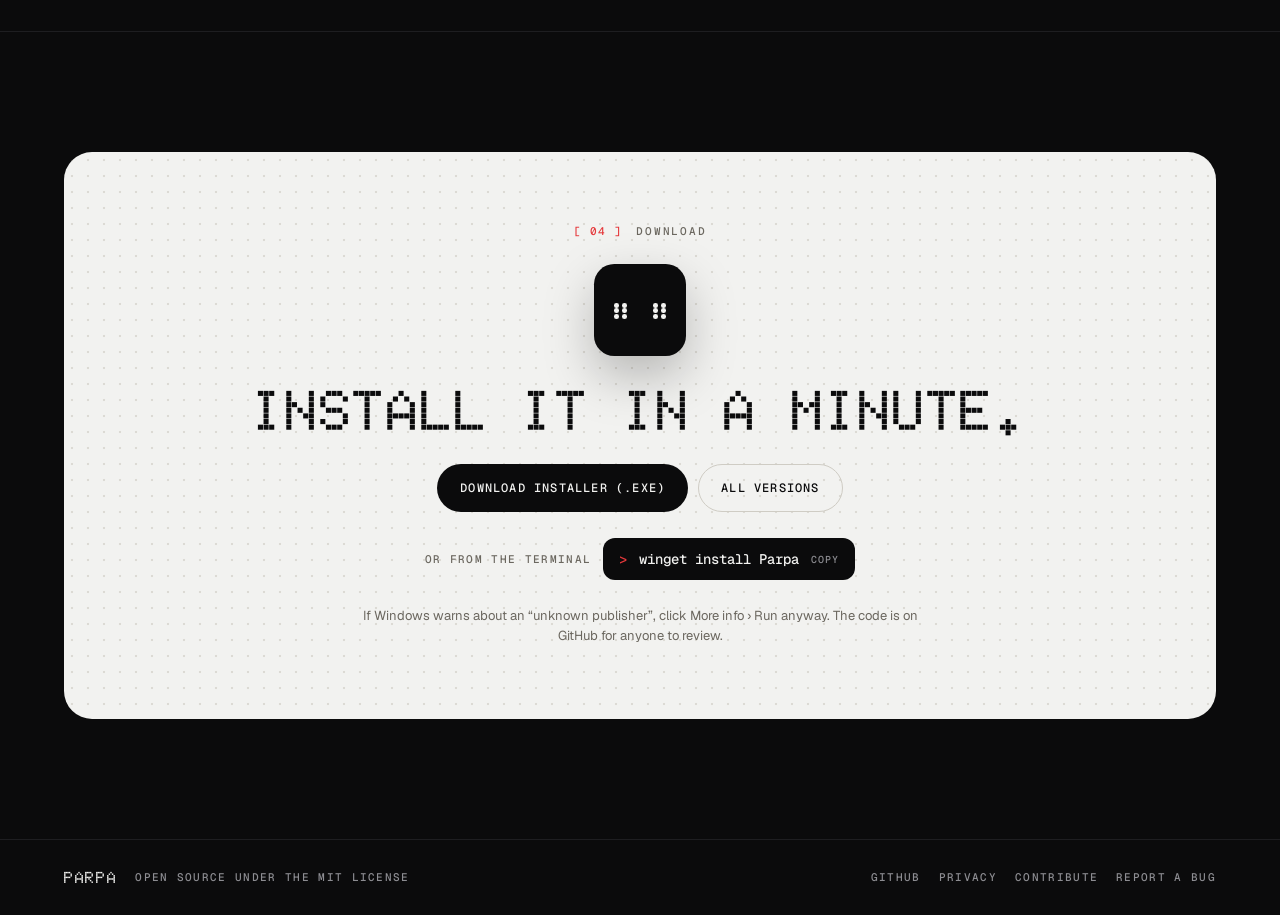
==== commit 4f6aac3b: "Web: más movimiento - Portada: rejilla de puntos en canvas con una onda suave y luz alrededor   del " ====
--- a/site/index.html
+++ b/site/index.html
@@ -32,7 +32,8 @@
 
 <main>
   <!-- Portada -->
-  <section class="hero dotgrid">
+  <section class="hero" id="hero">
+    <canvas class="field" id="field" aria-hidden="true"></canvas>
     <div class="wrap hero-grid">
       <div class="hero-text">
         <span class="tag"><span class="live"></span><span data-i18n="hero_eyebrow">GRATIS · CÓDIGO ABIERTO · WINDOWS 10 Y 11</span></span>
@@ -80,13 +81,17 @@
       </div>
     </div>
 
-    <div class="wrap ticker">
-      <span>V<span id="version">1.0.0</span></span>
-      <span data-i18n="tick_size">43 MB</span>
-      <span>X64 · ARM64</span>
-      <span>ES · EN</span>
-      <span data-i18n="tick_license">LICENCIA MIT</span>
-      <span data-i18n="tick_admin">SIN ADMINISTRADOR</span>
+    <div class="ticker" aria-label="Parpa">
+      <div class="ticker-track" id="ticker">
+        <span>V<span class="version">1.0.0</span></span>
+        <span data-i18n="tick_size">43 MB</span>
+        <span>X64 · ARM64</span>
+        <span>ES · EN</span>
+        <span data-i18n="tick_license">LICENCIA MIT</span>
+        <span data-i18n="tick_admin">SIN ADMINISTRADOR</span>
+        <span data-i18n="tick_free">GRATIS</span>
+        <span data-i18n="tick_privacy">SIN CUENTAS · SIN RASTREO</span>
+      </div>
     </div>
   </section>
 
@@ -119,10 +124,10 @@
       <h2 data-i18n="privacy_title">Todo se queda en tu PC.</h2>
       <p class="section-lead" data-i18n="privacy_lead">Parpa lee tus avisos y tu portapapeles para enseñártelos arriba. Por eso no tiene cuentas, no envía nada a ningún servidor y su código está a la vista de cualquiera.</p>
       <div class="zeros">
-        <div class="zero"><span class="big">0</span><span class="zero-title" data-i18n="p1_t">CUENTAS</span><span class="zero-desc" data-i18n="p1_d">Instalar y usar. No hay registro ni correo.</span></div>
-        <div class="zero"><span class="big">0</span><span class="zero-title" data-i18n="p2_t">SERVIDORES</span><span class="zero-desc" data-i18n="p2_d">Avisos, portapapeles y notas se guardan solo en tu PC.</span></div>
-        <div class="zero"><span class="big">0</span><span class="zero-title" data-i18n="p3_t">RASTREO</span><span class="zero-desc" data-i18n="p3_d">Ni anuncios ni estadísticas. Parpa no se conecta a internet por su cuenta.</span></div>
-        <div class="zero"><span class="big">100<small>%</small></span><span class="zero-title" data-i18n="p4_t">CÓDIGO ABIERTO</span><span class="zero-desc" data-i18n="p4_d">Cualquiera puede revisar lo que hace. Licencia MIT.</span></div>
+        <div class="zero"><span class="big"><span class="count" data-to="0">0</span></span><span class="zero-title" data-i18n="p1_t">CUENTAS</span><span class="zero-desc" data-i18n="p1_d">Instalar y usar. No hay registro ni correo.</span></div>
+        <div class="zero"><span class="big"><span class="count" data-to="0">0</span></span><span class="zero-title" data-i18n="p2_t">SERVIDORES</span><span class="zero-desc" data-i18n="p2_d">Avisos, portapapeles y notas se guardan solo en tu PC.</span></div>
+        <div class="zero"><span class="big"><span class="count" data-to="0">0</span></span><span class="zero-title" data-i18n="p3_t">RASTREO</span><span class="zero-desc" data-i18n="p3_d">Ni anuncios ni estadísticas. Parpa no se conecta a internet por su cuenta.</span></div>
+        <div class="zero"><span class="big"><span class="count" data-to="100">100</span><small>%</small></span><span class="zero-title" data-i18n="p4_t">CÓDIGO ABIERTO</span><span class="zero-desc" data-i18n="p4_d">Cualquiera puede revisar lo que hace. Licencia MIT.</span></div>
       </div>
       <a class="text-link" href="https://github.com/Xzorez/Parpa/blob/main/PRIVACY.md" data-i18n="privacy_link">LEER LA POLÍTICA DE PRIVACIDAD ↗</a>
     </div>
--- a/site/styles.css
+++ b/site/styles.css
@@ -121,9 +121,35 @@
 .dot:hover { background: var(--tertiary); }
 .dot.on { width: 22px; background: var(--accent); }
 
-.ticker { display: flex; flex-wrap: wrap; gap: 0; padding-top: 0; padding-bottom: 0; border-top: 1px solid var(--divider); }
-.ticker span { flex: 1 1 auto; padding: 16px 0; font: 500 11px var(--mono); letter-spacing: .14em; color: var(--muted); text-align: center; white-space: nowrap; }
-.ticker > span + span { border-left: 1px solid var(--divider); }
+/* Franja de datos que se desliza en bucle (la pista se duplica en app.js) */
+.ticker { position: relative; overflow: hidden; border-top: 1px solid var(--divider); background: var(--bg); -webkit-mask-image: linear-gradient(90deg, transparent, #000 8%, #000 92%, transparent); mask-image: linear-gradient(90deg, transparent, #000 8%, #000 92%, transparent); }
+.ticker-track { display: flex; width: max-content; animation: marquee 48s linear infinite; }
+.ticker:hover .ticker-track { animation-play-state: paused; }
+.ticker-track > span { padding: 17px 36px; font: 500 11px var(--mono); letter-spacing: .14em; color: var(--muted); white-space: nowrap; border-right: 1px solid var(--divider); }
+@keyframes marquee { to { transform: translateX(-50%); } }
+
+/* Rejilla de puntos de la portada (canvas) */
+.hero { position: relative; overflow: hidden; }
+.field { position: absolute; inset: 0; width: 100%; height: 100%; display: block; }
+.hero-grid, .ticker { position: relative; z-index: 1; }
+
+/* Progreso del estado de la demo: el punto rojo se llena mientras dura */
+.dot.on { position: relative; overflow: hidden; background: #3a1416; }
+.dot.on::after { content: ""; position: absolute; inset: 0; background: var(--accent); transform-origin: left; animation: fill 2.6s linear both; }
+.dots.paused .dot.on::after { animation: none; }
+@keyframes fill { from { transform: scaleX(0); } to { transform: scaleX(1); } }
+
+/* Entradas al hacer scroll */
+.reveal { opacity: 0; transform: translateY(22px); transition: opacity .8s cubic-bezier(.2, .8, .2, 1), transform .8s cubic-bezier(.2, .8, .2, 1); transition-delay: var(--d, 0ms); }
+.reveal.in { opacity: 1; transform: none; }
+
+/* Glifos: cada punto se enciende con su propio retraso */
+.g7l i { transition: background-color .18s ease; }
+.app-icon .grid i, .logo i { transition: transform .12s ease; }
+.blink .grid i, .logo.blink i { transform: scaleY(.15); }
+
+/* Cursor de los titulares mientras se "descifran" */
+.decoding::after { content: "_"; display: inline-block; width: 0; overflow: visible; color: var(--accent); animation: blink .5s steps(1) infinite; }
 
 /* Secciones */
 .section { padding: clamp(72px, 10vw, 120px) 0; border-bottom: 1px solid var(--divider); }
@@ -197,13 +223,12 @@
   .cells, .zeros { grid-template-columns: 1fr; }
   .cell { min-height: 0; }
   .specs div { grid-template-columns: 1fr; gap: 4px; }
-  .ticker span { flex-basis: 50%; }
-  .ticker > span + span { border-left: 0; }
-  .ticker > span:nth-child(even) { border-left: 1px solid var(--divider); }
-  .ticker > span:nth-child(n + 3) { border-top: 1px solid var(--divider); }
+  .ticker-track > span { padding: 15px 24px; }
 }
 
 @media (prefers-reduced-motion: reduce) {
   html { scroll-behavior: auto; }
-  .notch, .body, .eq i, .dot, .state, .live { transition: none; animation: none; }
-}
+  .notch, .body, .eq i, .dot, .state, .live, .ticker-track, .dot.on::after, .reveal { transition: none; animation: none; }
+  .reveal { opacity: 1; transform: none; }
+  .ticker-track { flex-wrap: wrap; width: auto; }
+}
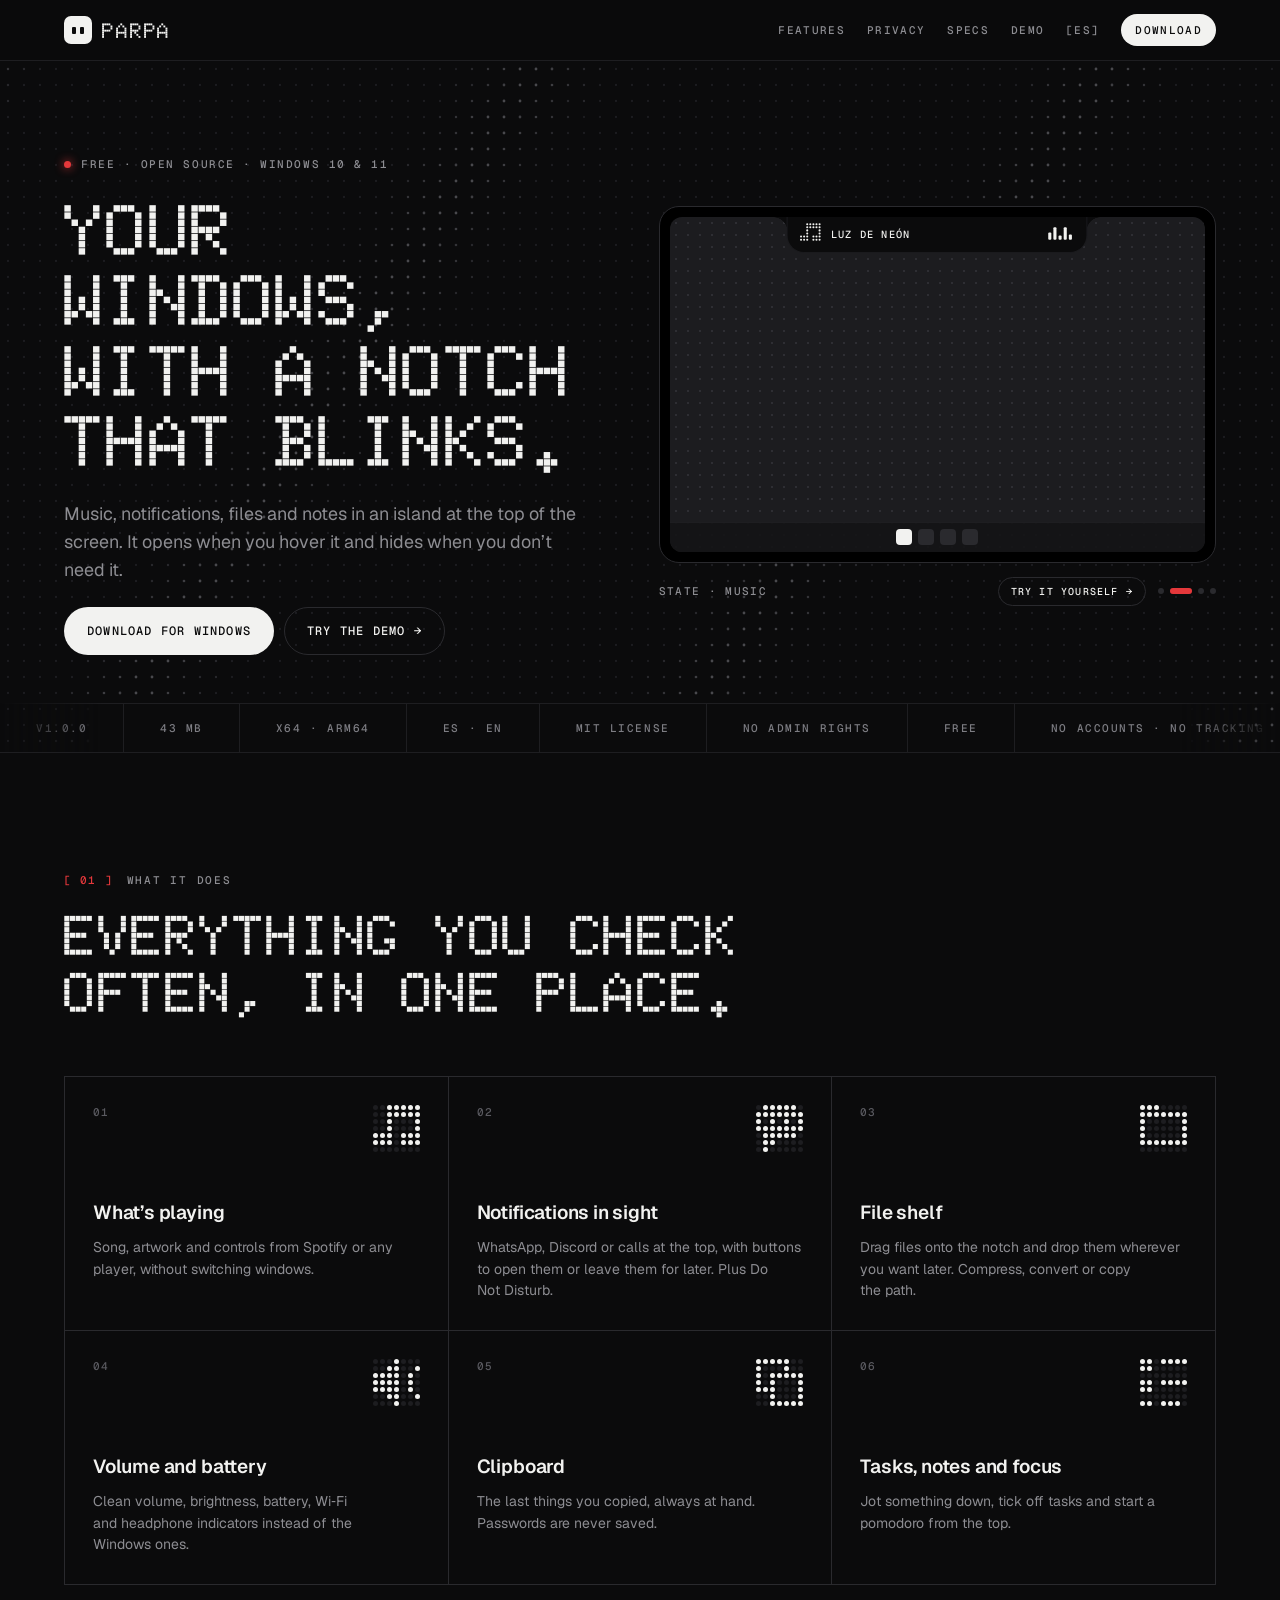
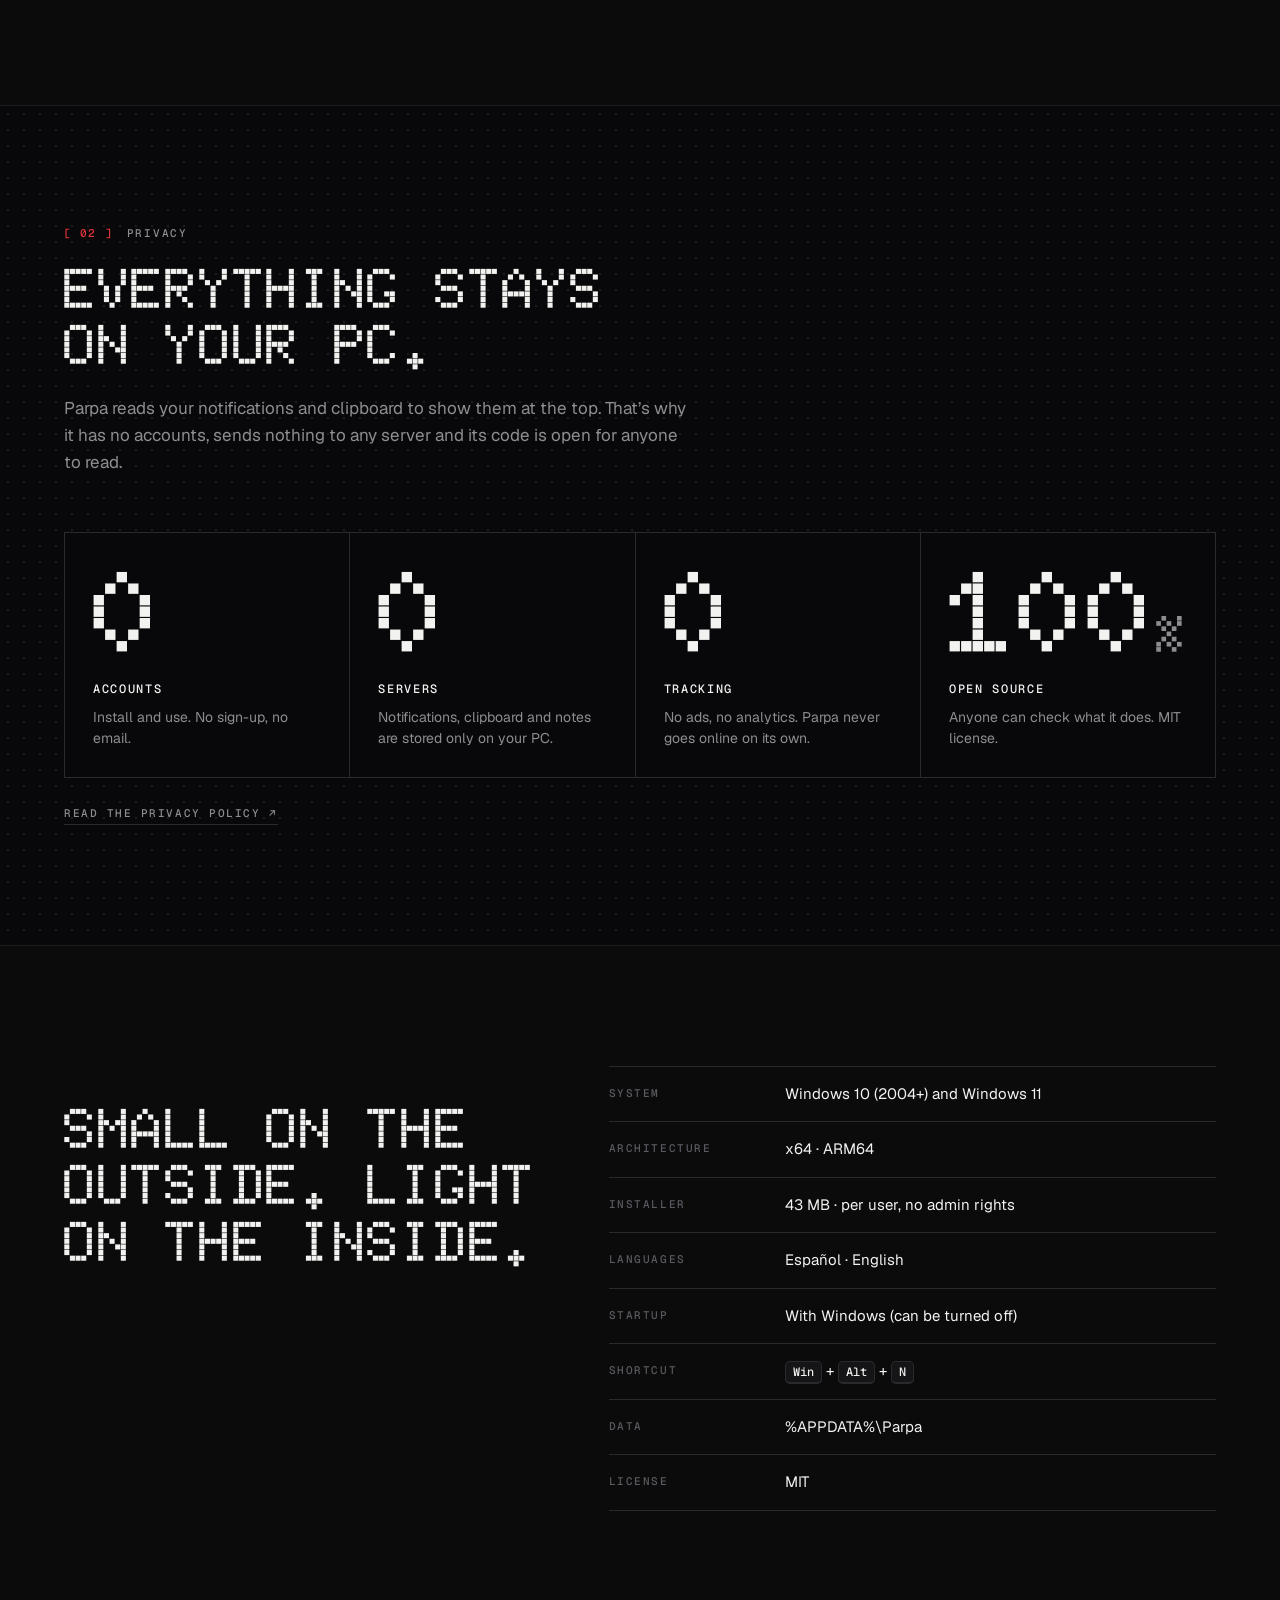
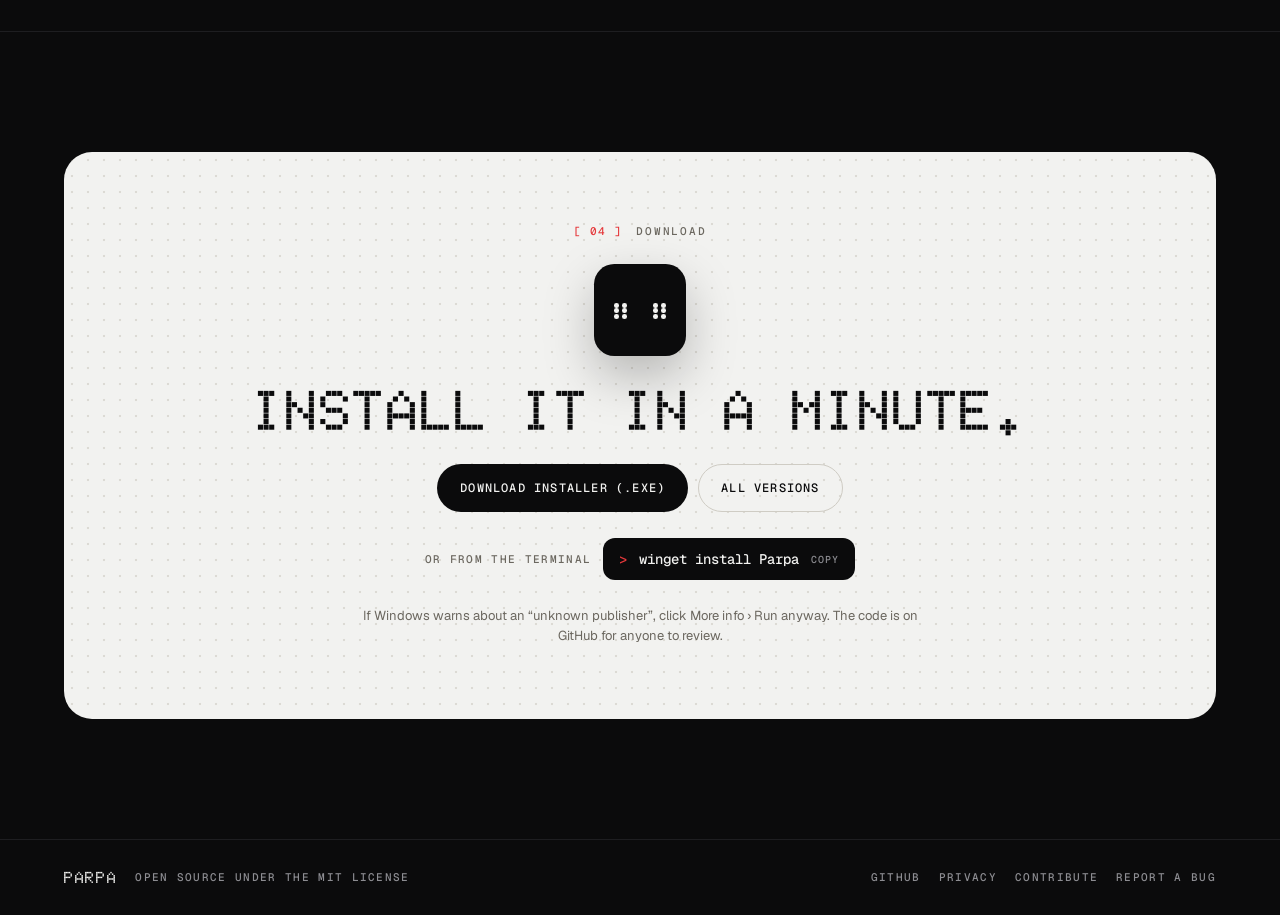
==== commit c59a9720: "Web: demo interactiva del notch (demo.html) Un escritorio con el notch que se puede usar en el naveg" ====
--- a/site/index.html
+++ b/site/index.html
@@ -24,6 +24,7 @@
       <a class="anchor" href="#funciones" data-i18n="nav_features">FUNCIONES</a>
       <a class="anchor" href="#privacidad" data-i18n="nav_privacy">PRIVACIDAD</a>
       <a class="anchor" href="#ficha" data-i18n="nav_specs">FICHA</a>
+      <a class="anchor" href="demo.html" data-i18n="nav_demo">DEMO</a>
       <button class="lang" type="button" id="lang" aria-label="English">[EN]</button>
       <a class="pill" href="#descargar" data-i18n="nav_download">DESCARGAR</a>
     </nav>
@@ -41,7 +42,7 @@
         <p class="lead" data-i18n="hero_lead">Música, avisos, archivos y notas en una isla arriba de la pantalla. Se abre cuando pasas el ratón y se esconde cuando no la necesitas.</p>
         <div class="buttons">
           <a class="btn btn-light" href="#descargar" data-i18n="hero_download">DESCARGAR PARA WINDOWS</a>
-          <a class="btn btn-line" href="https://github.com/Xzorez/Parpa" data-i18n="hero_code">VER EL CÓDIGO ↗</a>
+          <a class="btn btn-line" href="demo.html" data-i18n="hero_demo">PROBAR LA DEMO →</a>
         </div>
       </div>
 
@@ -76,6 +77,7 @@
         </div>
         <div class="demo-bar">
           <span class="mono-s"><span data-i18n="demo_state">ESTADO</span> · <span id="state-name">REPOSO</span></span>
+          <a class="try" href="demo.html" data-i18n="demo_try">PRUÉBALO TÚ →</a>
           <div class="dots" id="dots"></div>
         </div>
       </div>
--- a/site/styles.css
+++ b/site/styles.css
@@ -74,6 +74,8 @@
 
 /* Demo: escritorio oscuro con el notch */
 .demo { display: flex; flex-direction: column; gap: 14px; }
+.try { margin-left: auto; padding: 7px 12px; border-radius: 999px; border: 1px solid var(--border); font: 500 10px var(--mono); letter-spacing: .12em; color: var(--primary); white-space: nowrap; transition: border-color .2s, background .2s; }
+.try:hover { border-color: var(--accent); background: var(--card); }
 .frame { background: #000; border: 1px solid var(--border); border-radius: 20px; padding: 10px; }
 .screen { position: relative; aspect-ratio: 16 / 10; border-radius: 12px; overflow: hidden; background-color: #1c1c1f; background-image: radial-gradient(circle, #2e2e33 1px, transparent 1.4px); background-size: 12px 12px; }
 .notch { position: absolute; top: 0; left: 50%; transform: translateX(-50%) scale(var(--scale, 1)); transform-origin: 50% 0; width: 120px; height: 34px; transition: all .45s var(--ease); }
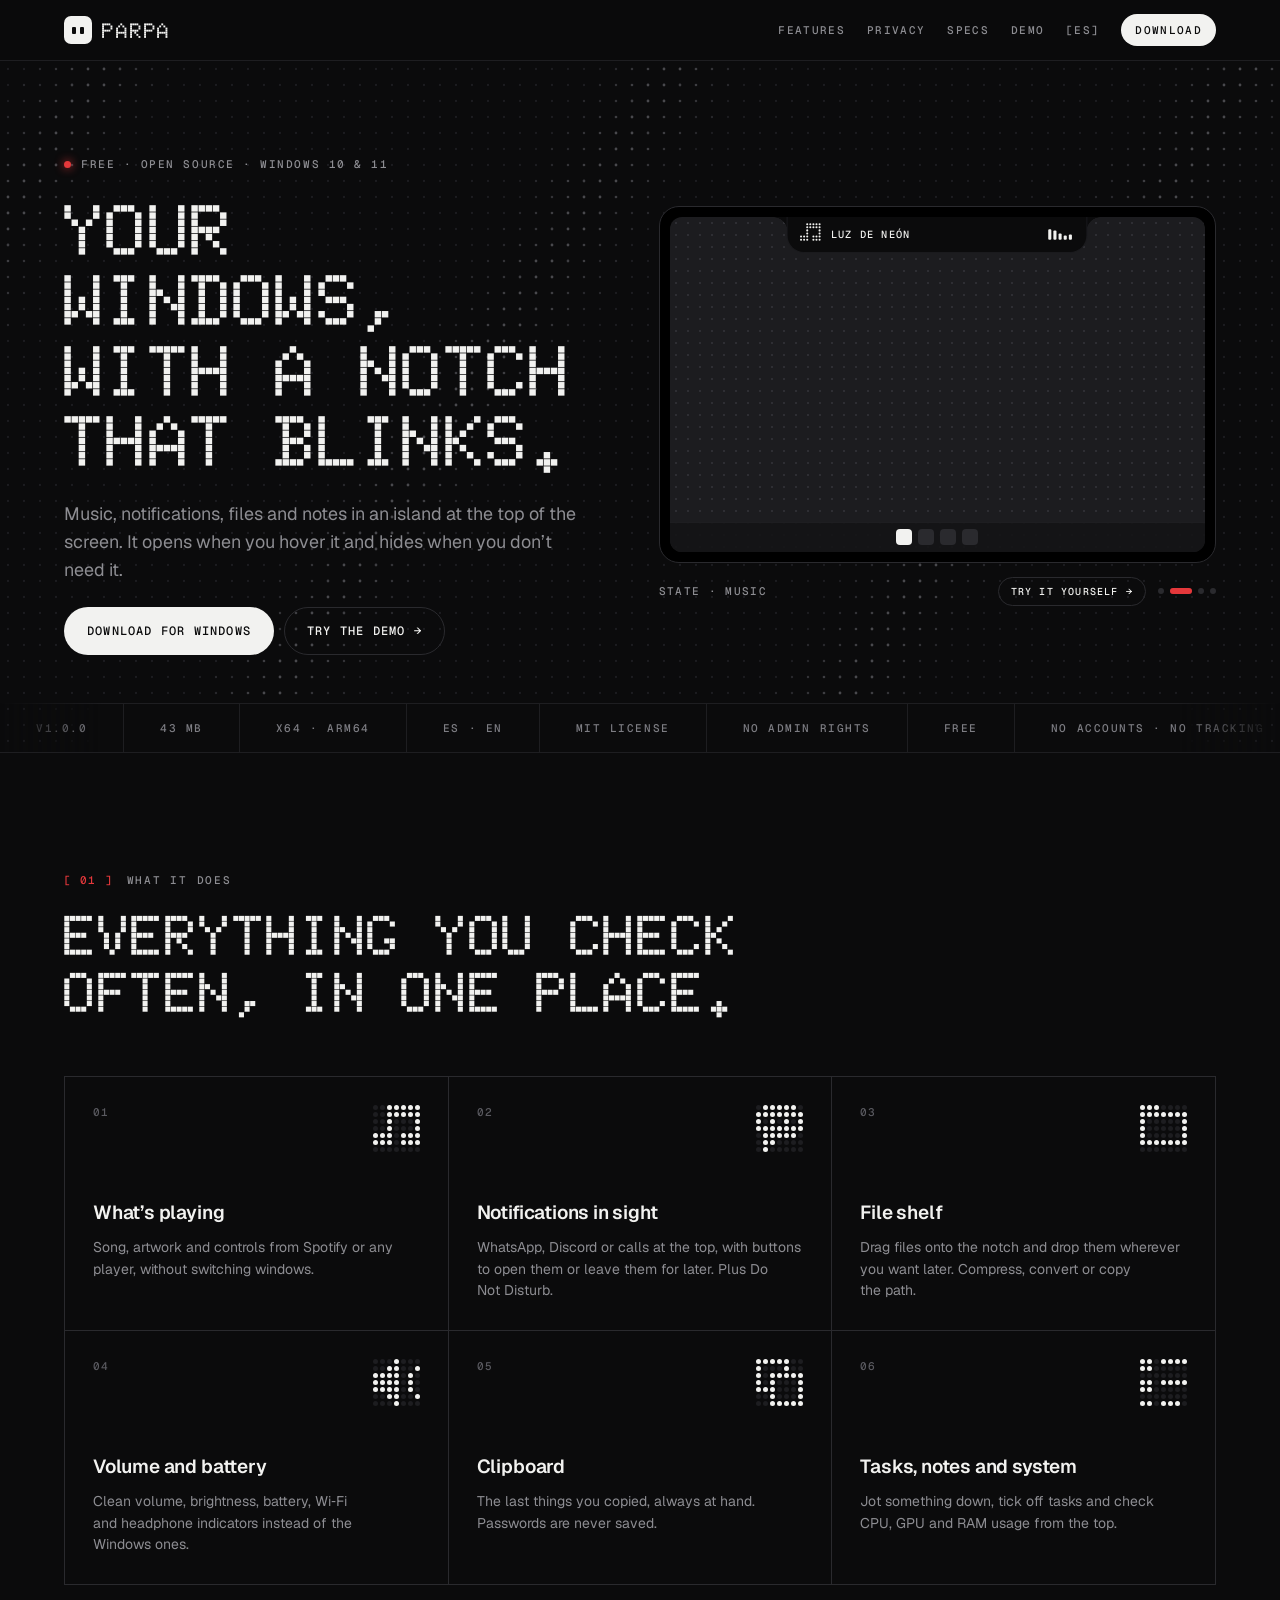
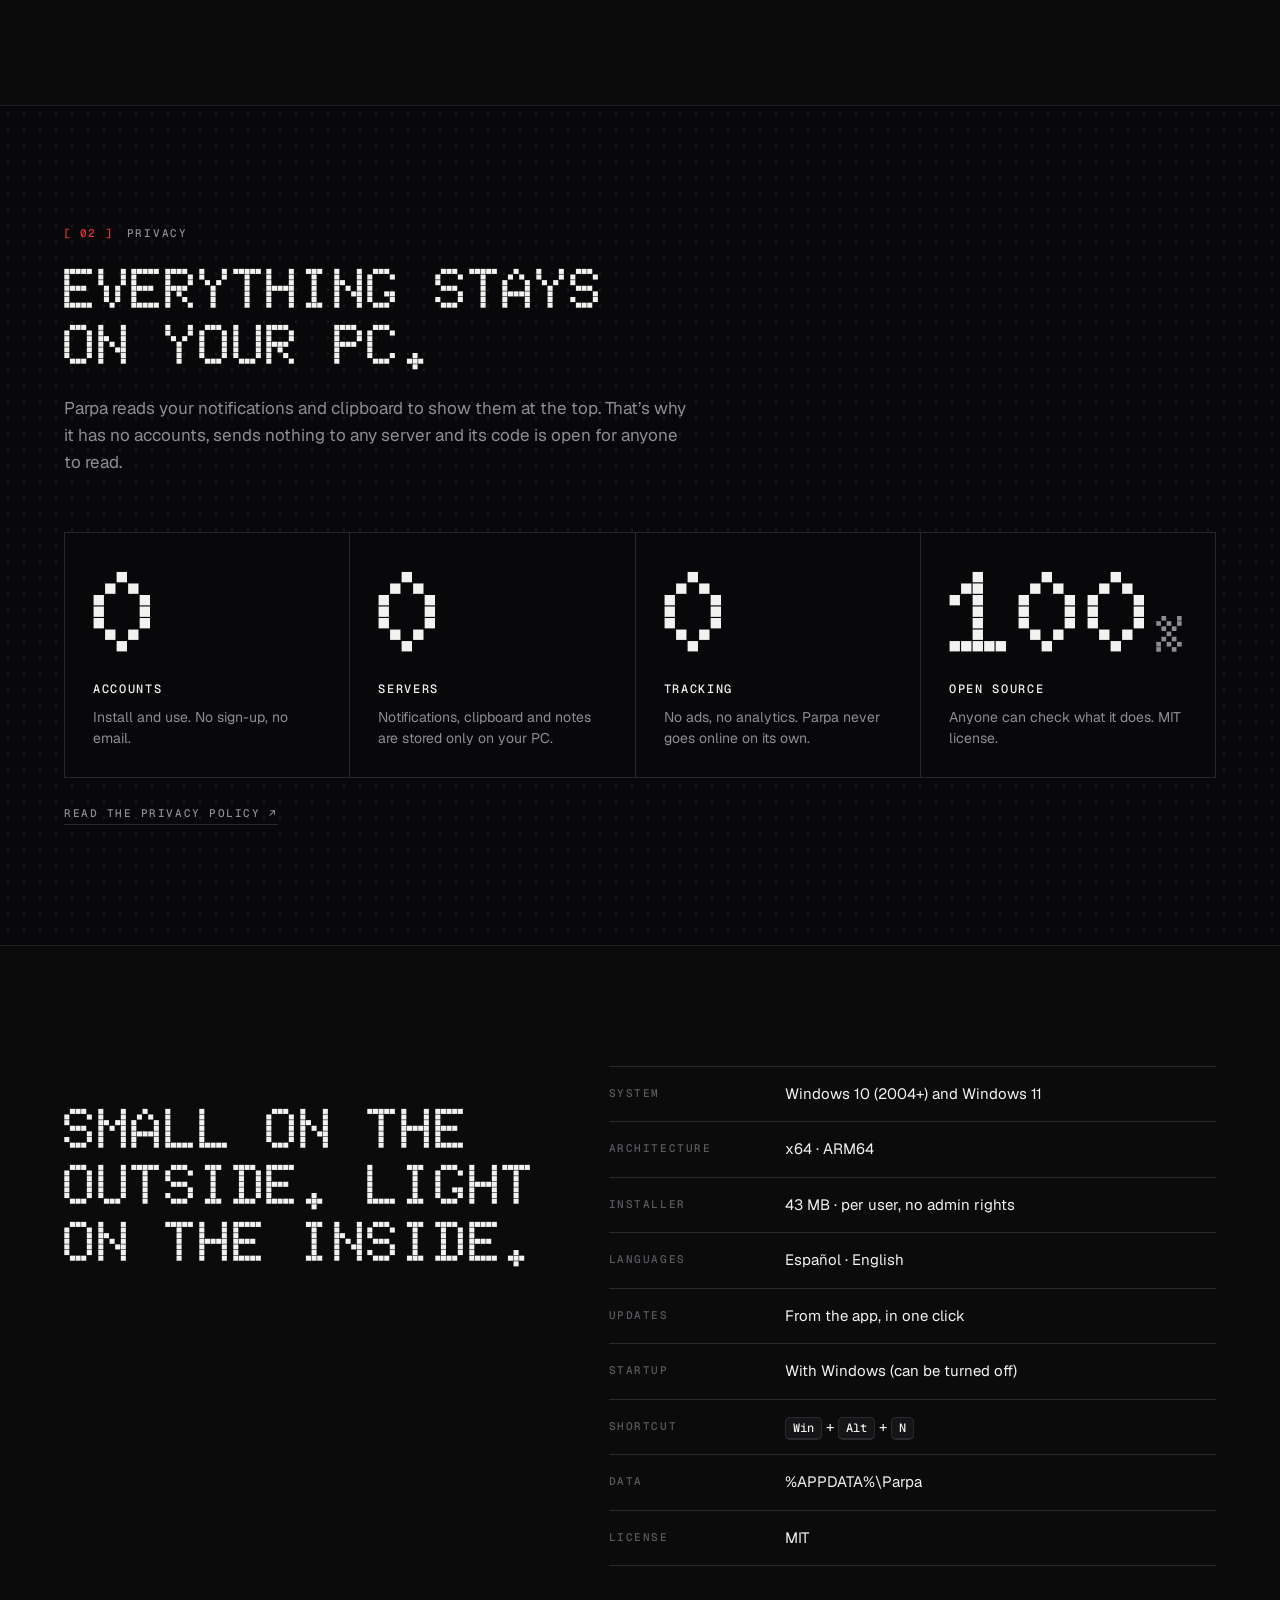
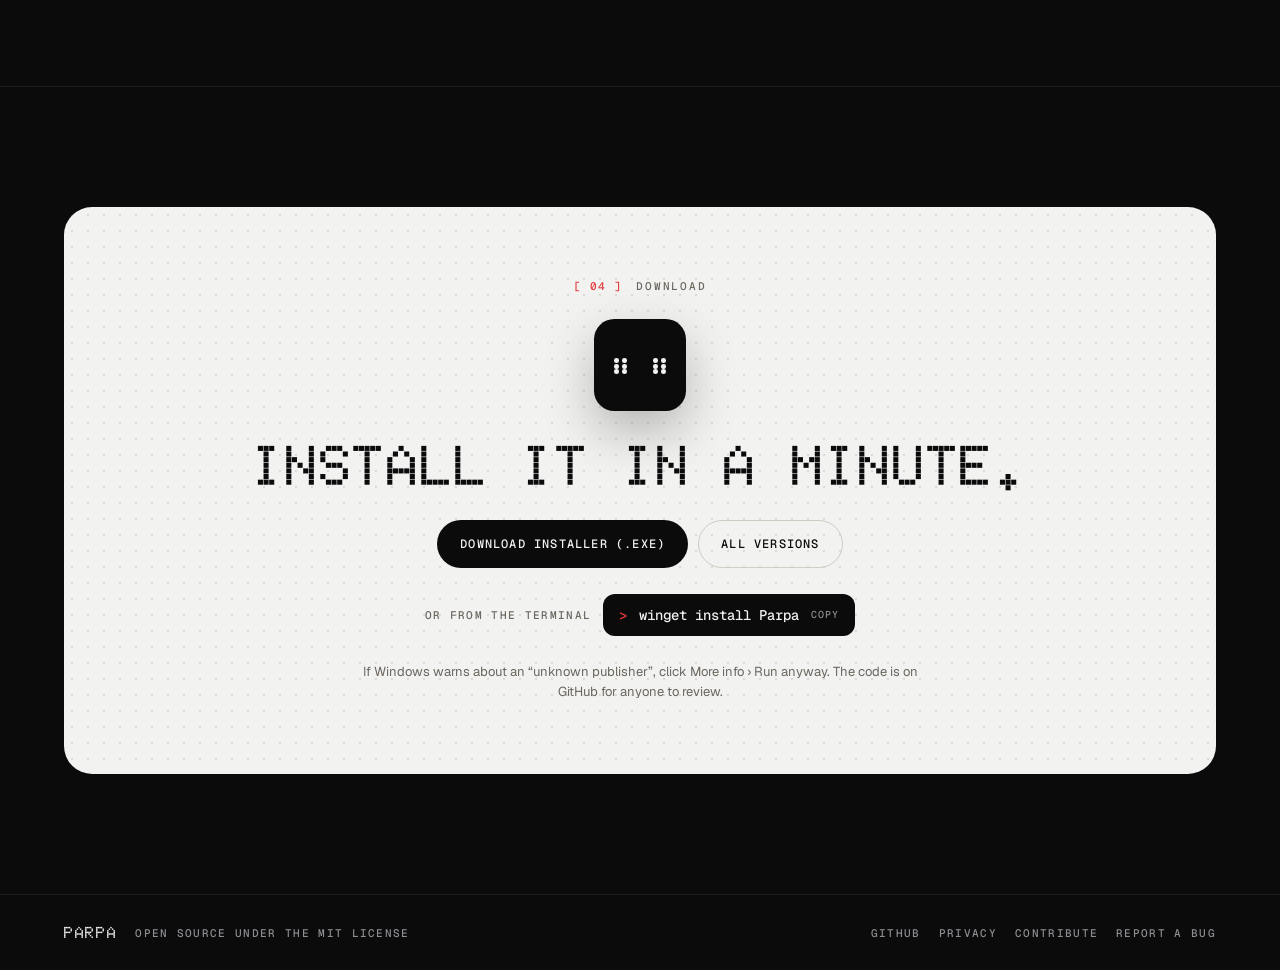
==== commit 5cc5235d: "Web: demo con CPU, GPU y RAM y sin foco; actualizar desde la app Co-Authored-By: Claude Opus 5.5 <no" ====
--- a/site/index.html
+++ b/site/index.html
@@ -111,7 +111,7 @@
         <article class="cell"><div class="cell-top"><span class="num">03</span><div class="grid g7l" data-glyph="bandeja"></div></div><h3 data-i18n="f3_t">Bandeja de archivos</h3><p data-i18n="f3_d">Arrastra archivos al notch y suéltalos luego donde quieras. Comprime, convierte o copia la ruta.</p></article>
         <article class="cell"><div class="cell-top"><span class="num">04</span><div class="grid g7l" data-glyph="sonido"></div></div><h3 data-i18n="f4_t">Volumen y batería</h3><p data-i18n="f4_d">Indicadores limpios de volumen, brillo, batería, Wi‑Fi y auriculares en lugar de los de Windows.</p></article>
         <article class="cell"><div class="cell-top"><span class="num">05</span><div class="grid g7l" data-glyph="copias"></div></div><h3 data-i18n="f5_t">Portapapeles</h3><p data-i18n="f5_d">Lo último que copiaste siempre a mano. Las contraseñas no se guardan.</p></article>
-        <article class="cell"><div class="cell-top"><span class="num">06</span><div class="grid g7l" data-glyph="tareas"></div></div><h3 data-i18n="f6_t">Tareas, notas y foco</h3><p data-i18n="f6_d">Apunta algo rápido, marca tareas y arranca un pomodoro desde arriba.</p></article>
+        <article class="cell"><div class="cell-top"><span class="num">06</span><div class="grid g7l" data-glyph="tareas"></div></div><h3 data-i18n="f6_t">Tareas, notas y sistema</h3><p data-i18n="f6_d">Apunta algo rápido, marca tareas y mira el uso de CPU, GPU y RAM desde arriba.</p></article>
       </div>
     </div>
   </section>
@@ -150,6 +150,7 @@
         <div><dt data-i18n="s_arch">ARQUITECTURA</dt><dd>x64 · ARM64</dd></div>
         <div><dt data-i18n="s_installer">INSTALADOR</dt><dd data-i18n="s_installer_v">43 MB · por usuario, sin permisos de administrador</dd></div>
         <div><dt data-i18n="s_lang">IDIOMAS</dt><dd>Español · English</dd></div>
+        <div><dt data-i18n="s_updates">ACTUALIZACIONES</dt><dd data-i18n="s_updates_v">Desde la app, con un clic</dd></div>
         <div><dt data-i18n="s_startup">INICIO</dt><dd data-i18n="s_startup_v">Con Windows (se puede desactivar)</dd></div>
         <div><dt data-i18n="s_shortcut">ATAJO</dt><dd><kbd>Win</kbd> + <kbd>Alt</kbd> + <kbd>N</kbd></dd></div>
         <div><dt data-i18n="s_data">DATOS</dt><dd>%APPDATA%\Parpa</dd></div>
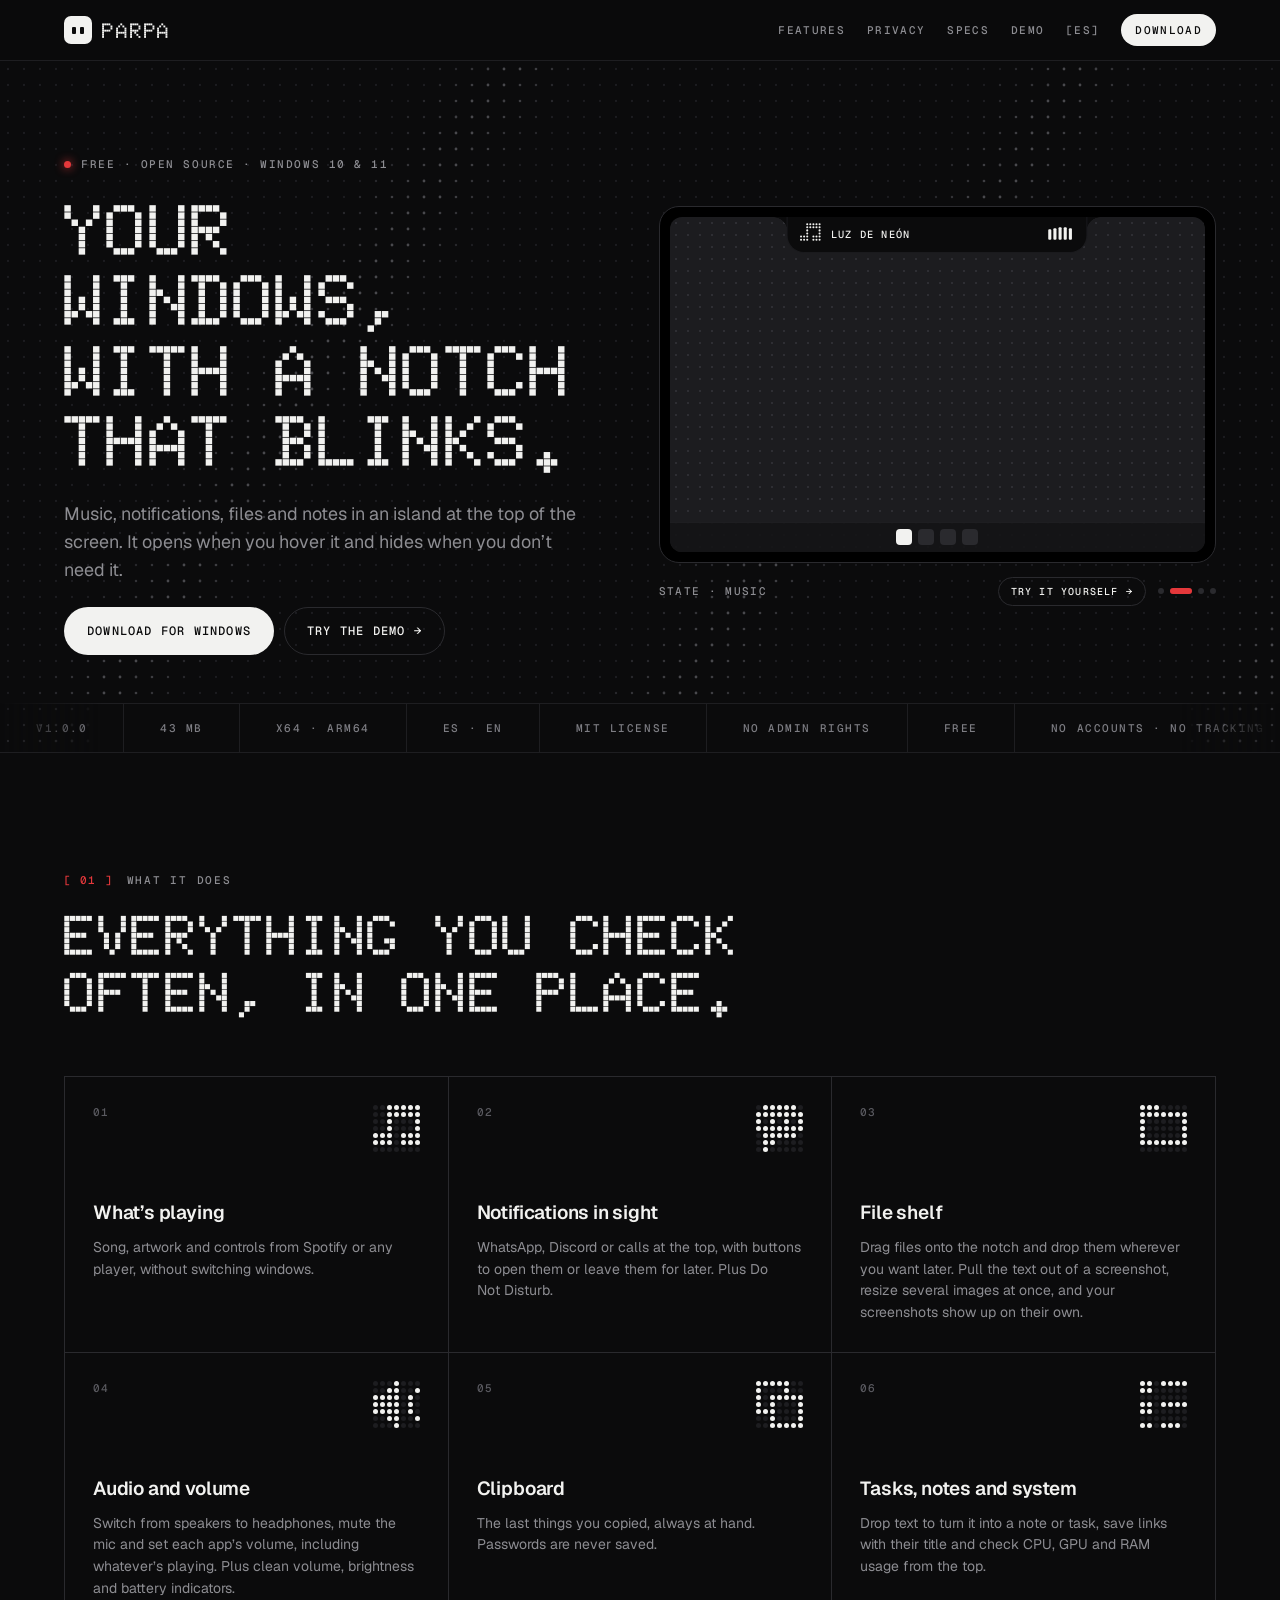
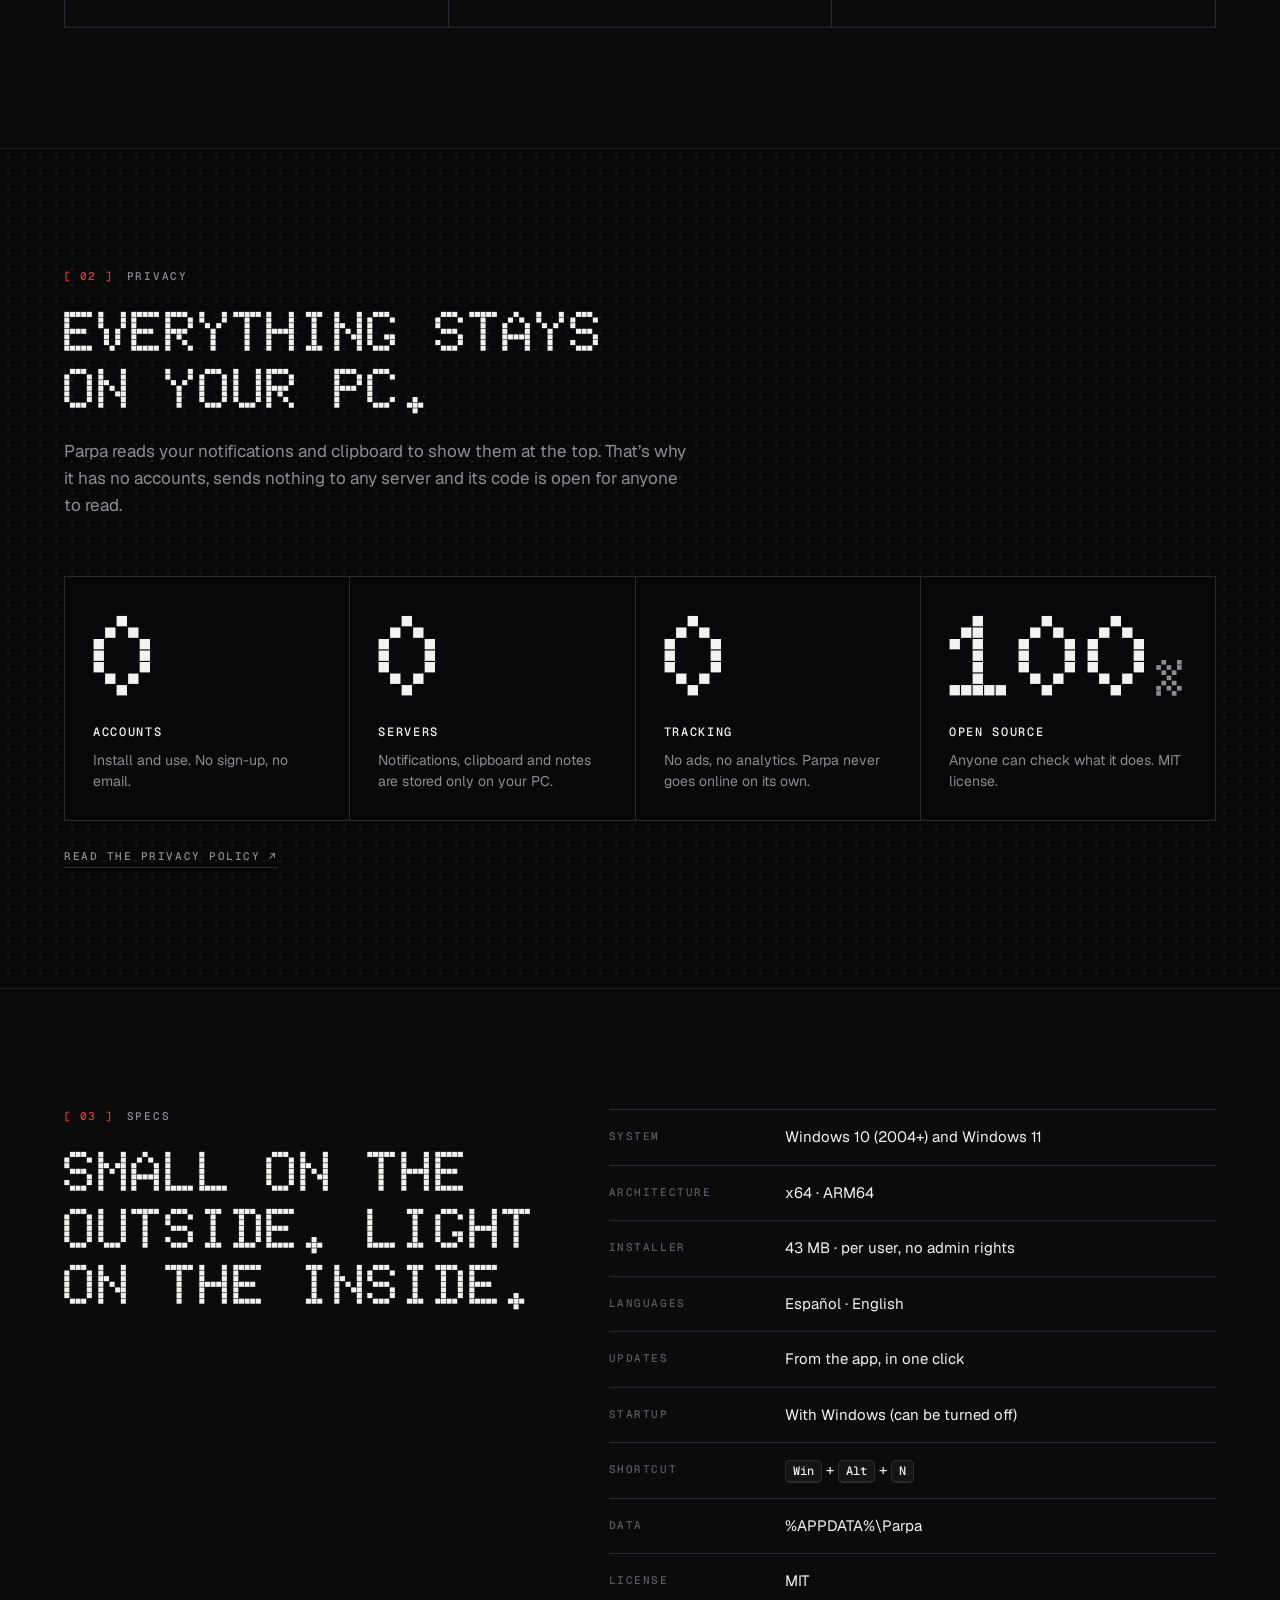
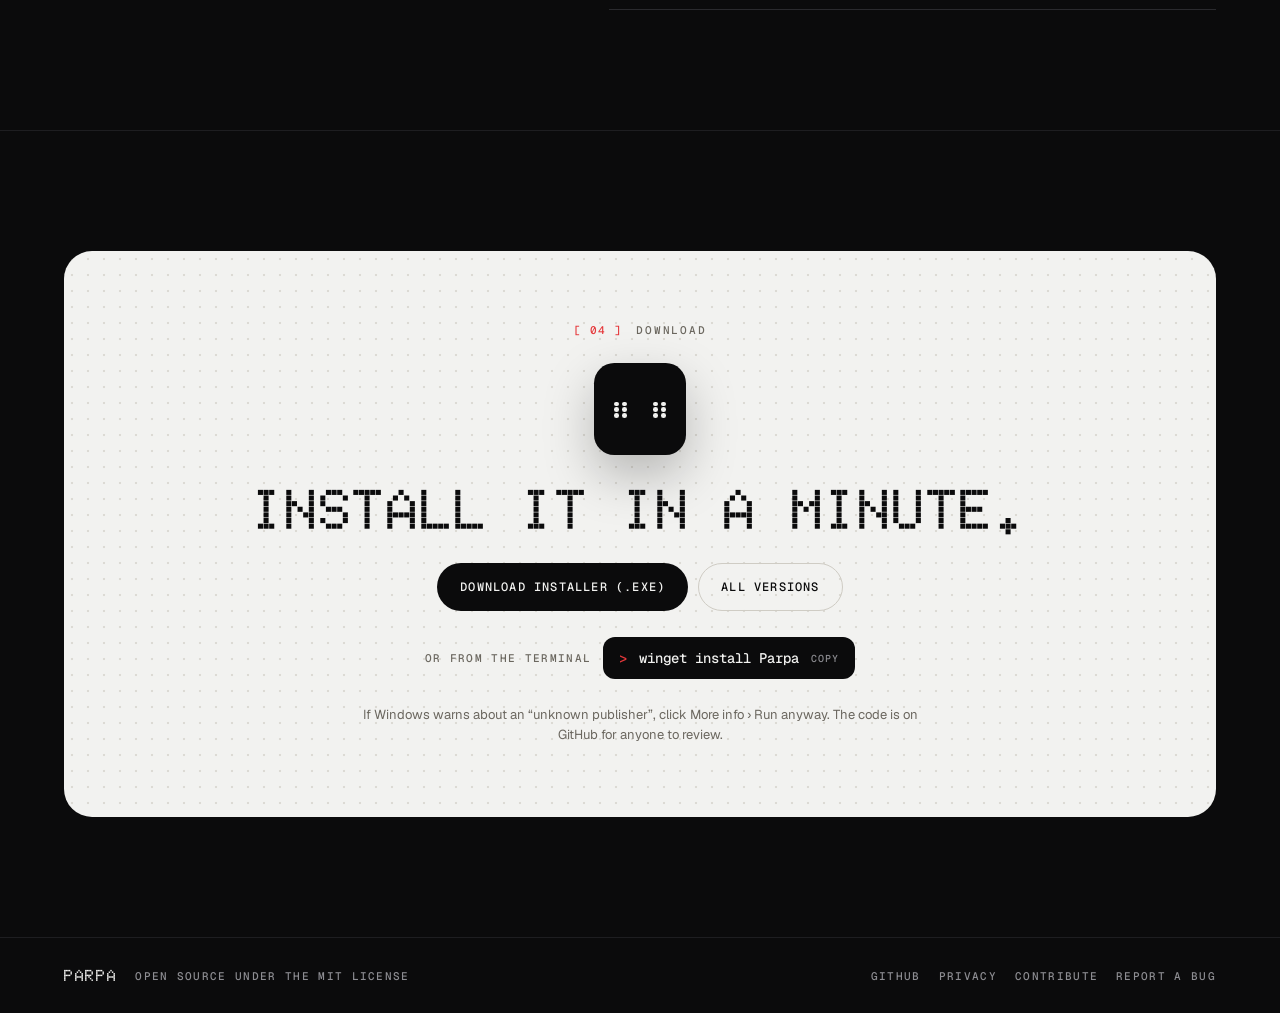
==== commit 388aca7a: "Web: novedades de la 1.0.5 y demo con Audio, volumen y acciones al soltar - Funciones: capturas y ac" ====
--- a/site/index.html
+++ b/site/index.html
@@ -108,10 +108,10 @@
       <div class="cells">
         <article class="cell"><div class="cell-top"><span class="num">01</span><div class="grid g7l" data-glyph="musica"></div></div><h3 data-i18n="f1_t">Lo que suena</h3><p data-i18n="f1_d">Canción, carátula y controles de Spotify o cualquier reproductor, sin cambiar de ventana.</p></article>
         <article class="cell"><div class="cell-top"><span class="num">02</span><div class="grid g7l" data-glyph="mensaje"></div></div><h3 data-i18n="f2_t">Avisos a la vista</h3><p data-i18n="f2_d">WhatsApp, Discord o llamadas arriba, con botones para abrirlos o dejarlos para más tarde. Y un modo No molestar.</p></article>
-        <article class="cell"><div class="cell-top"><span class="num">03</span><div class="grid g7l" data-glyph="bandeja"></div></div><h3 data-i18n="f3_t">Bandeja de archivos</h3><p data-i18n="f3_d">Arrastra archivos al notch y suéltalos luego donde quieras. Comprime, convierte o copia la ruta.</p></article>
-        <article class="cell"><div class="cell-top"><span class="num">04</span><div class="grid g7l" data-glyph="sonido"></div></div><h3 data-i18n="f4_t">Volumen y batería</h3><p data-i18n="f4_d">Indicadores limpios de volumen, brillo, batería, Wi‑Fi y auriculares en lugar de los de Windows.</p></article>
+        <article class="cell"><div class="cell-top"><span class="num">03</span><div class="grid g7l" data-glyph="bandeja"></div></div><h3 data-i18n="f3_t">Bandeja de archivos</h3><p data-i18n="f3_d">Arrastra archivos al notch y suéltalos luego donde quieras. Saca el texto de una captura, redimensiona varias imágenes a la vez, y tus capturas aparecen solas.</p></article>
+        <article class="cell"><div class="cell-top"><span class="num">04</span><div class="grid g7l" data-glyph="sonido"></div></div><h3 data-i18n="f4_t">Audio y volumen</h3><p data-i18n="f4_d">Cambia de altavoces a auriculares, silencia el micro y ajusta el volumen de cada app, también el de lo que suena. Con indicadores limpios de volumen, brillo y batería.</p></article>
         <article class="cell"><div class="cell-top"><span class="num">05</span><div class="grid g7l" data-glyph="copias"></div></div><h3 data-i18n="f5_t">Portapapeles</h3><p data-i18n="f5_d">Lo último que copiaste siempre a mano. Las contraseñas no se guardan.</p></article>
-        <article class="cell"><div class="cell-top"><span class="num">06</span><div class="grid g7l" data-glyph="tareas"></div></div><h3 data-i18n="f6_t">Tareas, notas y sistema</h3><p data-i18n="f6_d">Apunta algo rápido, marca tareas y mira el uso de CPU, GPU y RAM desde arriba.</p></article>
+        <article class="cell"><div class="cell-top"><span class="num">06</span><div class="grid g7l" data-glyph="tareas"></div></div><h3 data-i18n="f6_t">Tareas, notas y sistema</h3><p data-i18n="f6_d">Suelta un texto para hacerlo nota o tarea, guarda enlaces con su título y mira el uso de CPU, GPU y RAM desde arriba.</p></article>
       </div>
     </div>
   </section>
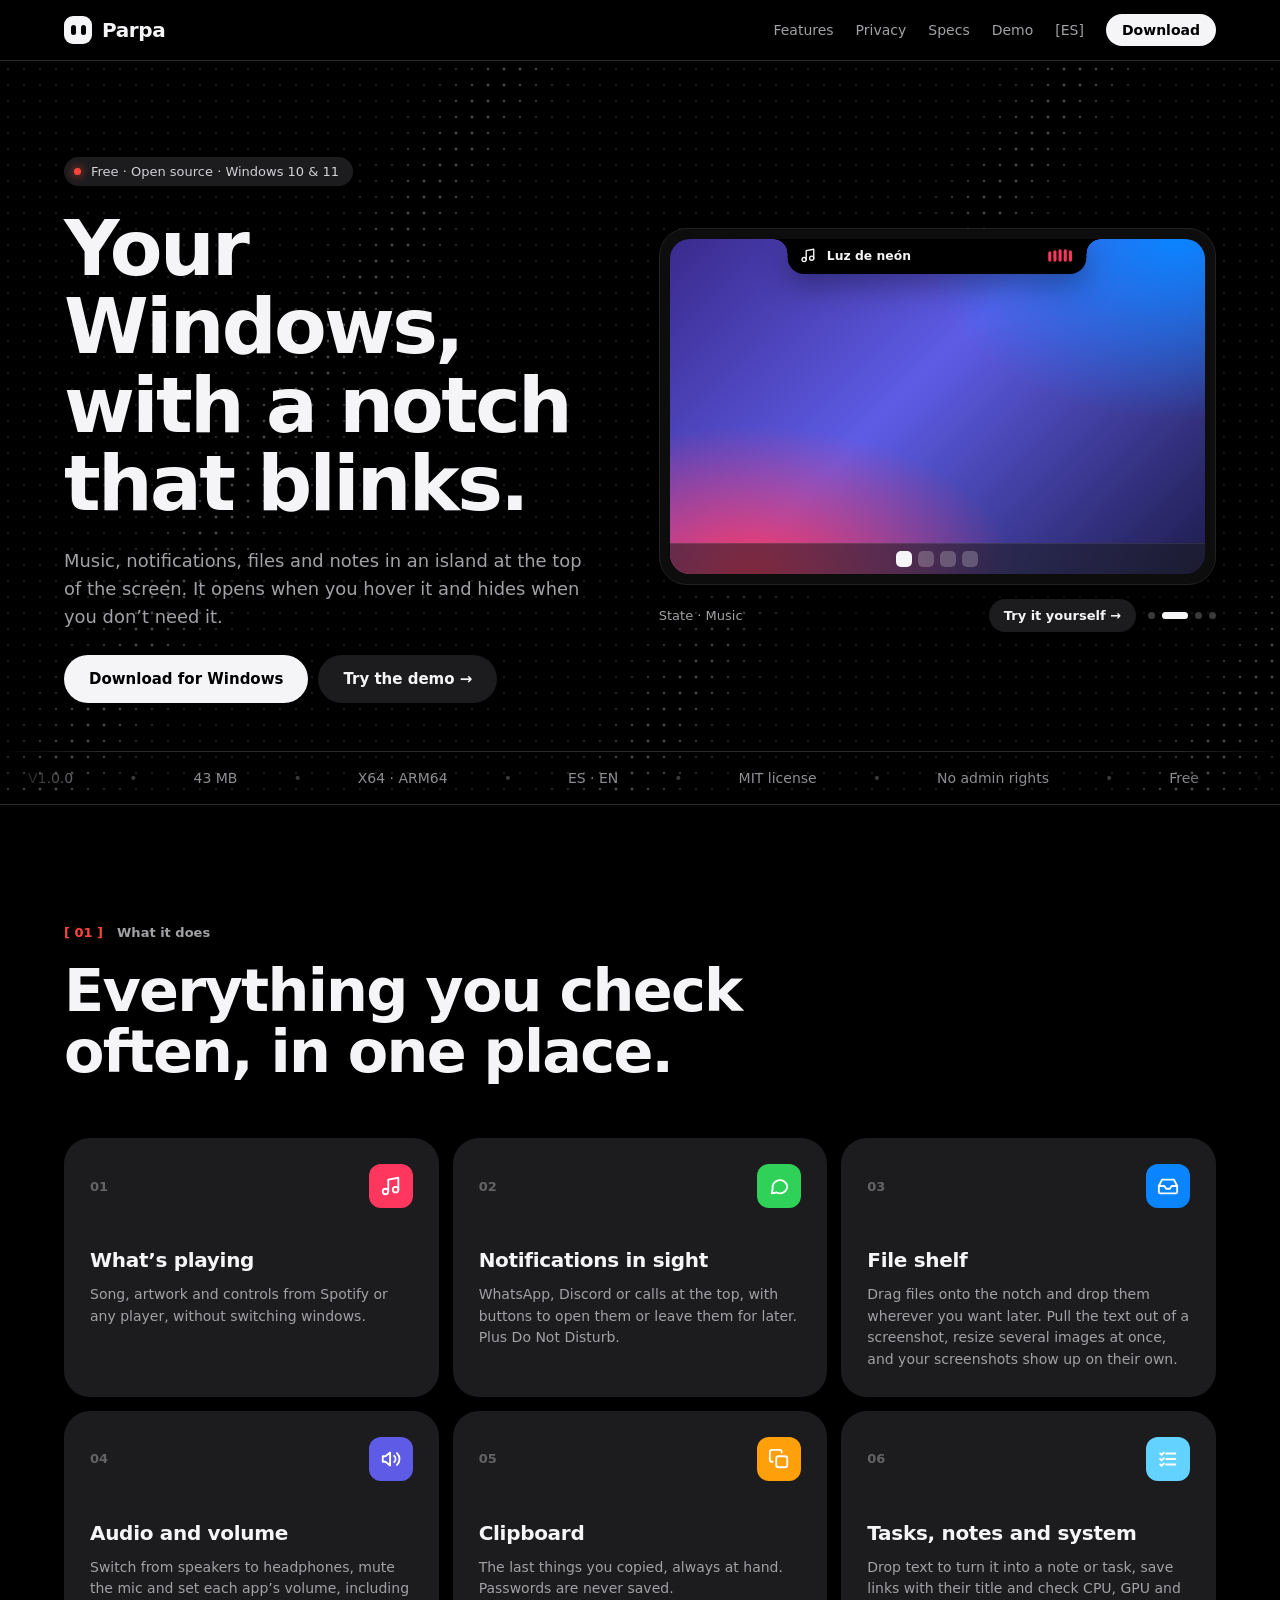
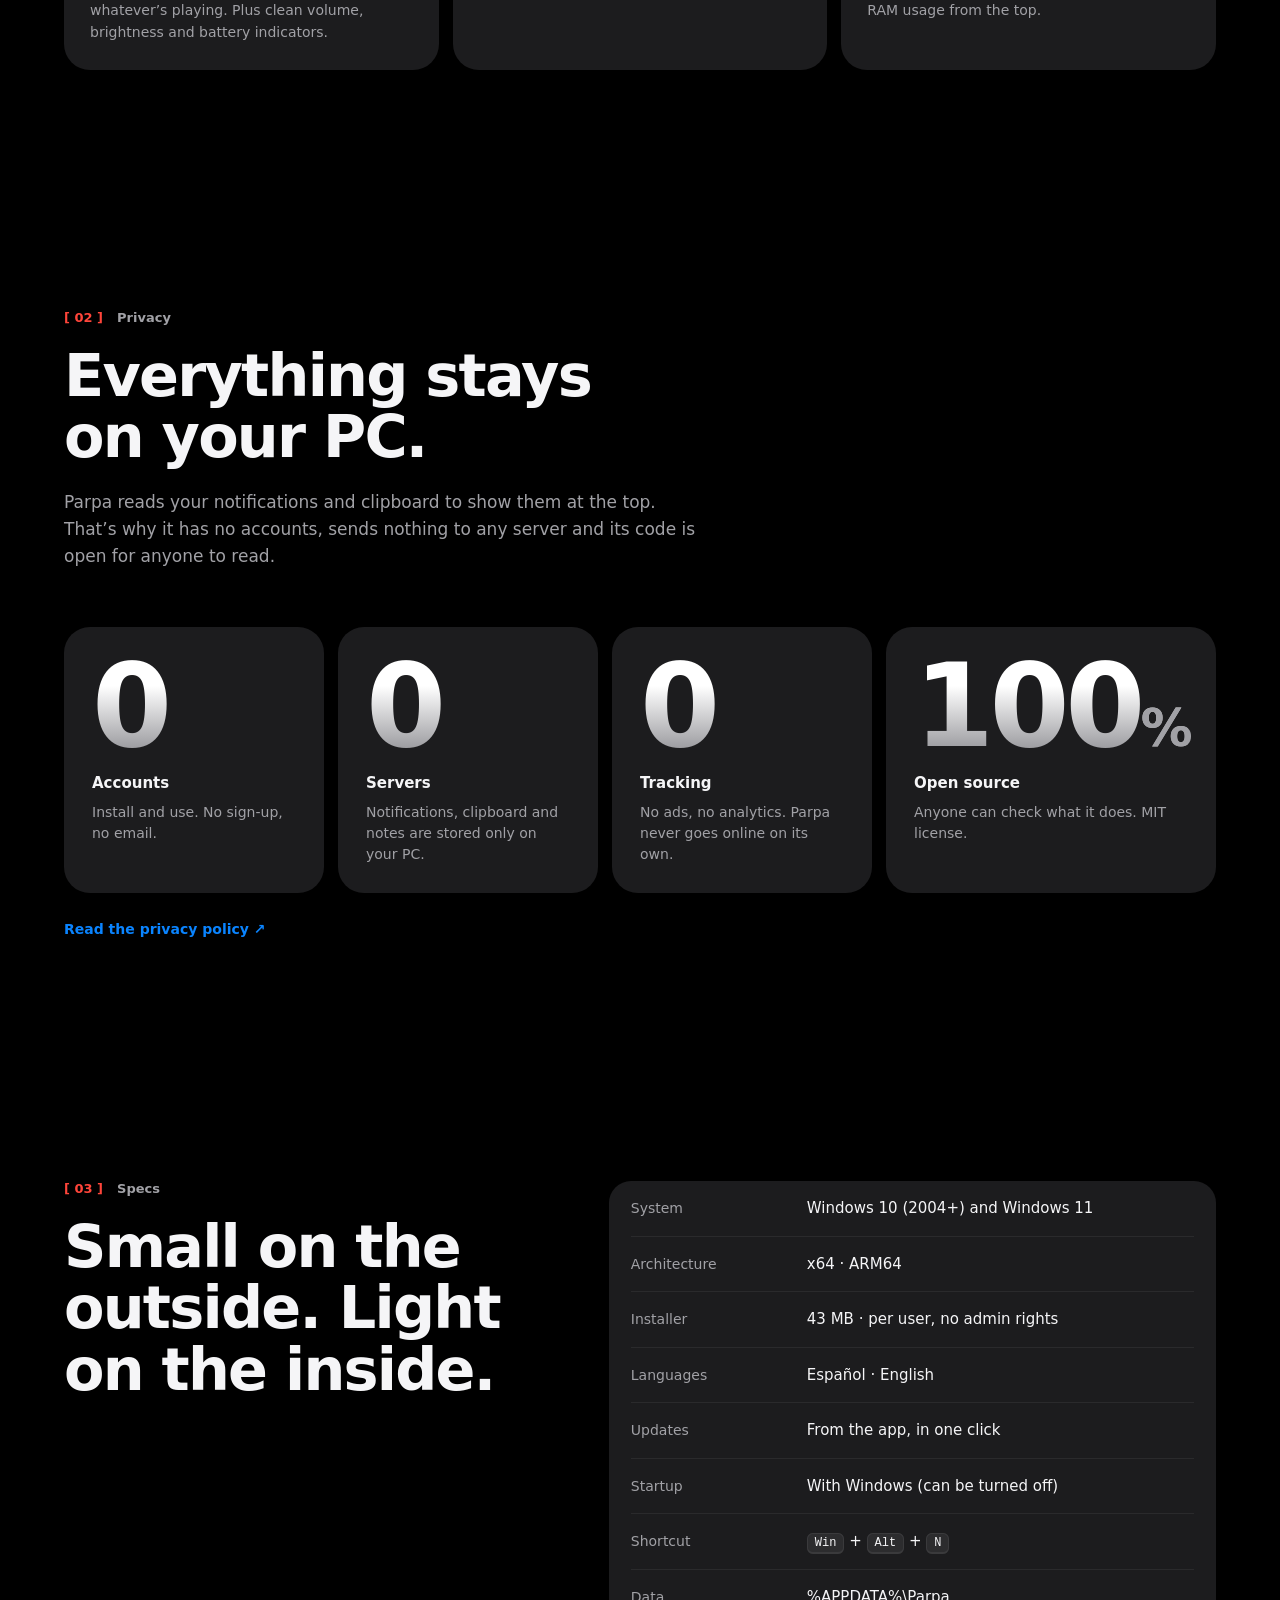
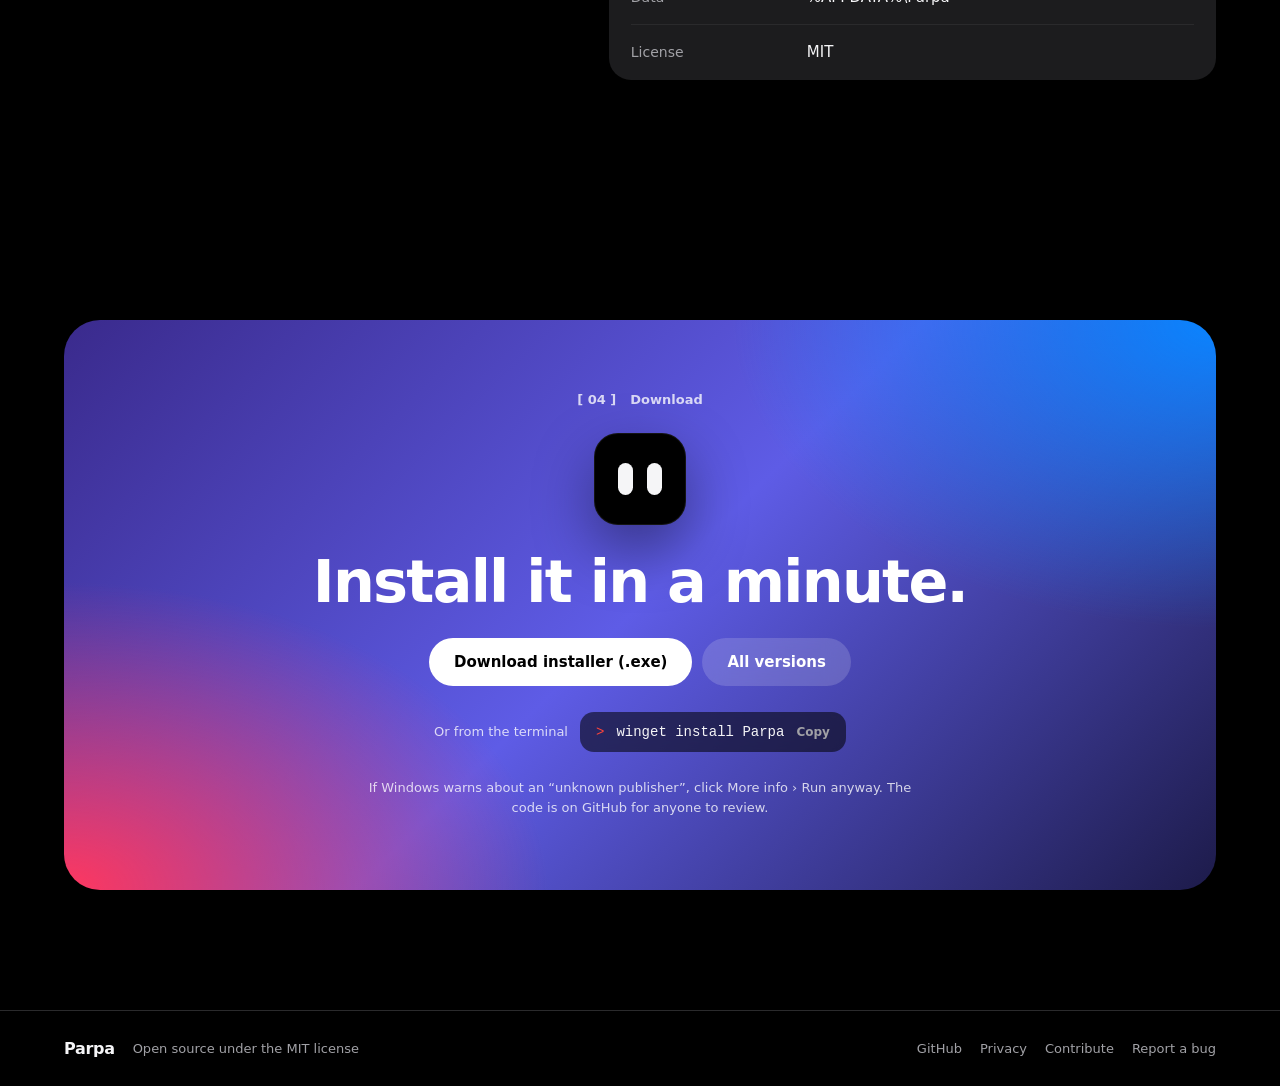
==== commit a29453e8: "Rediseño estilo isla: la app, la web y la demo - Paleta negra con tarjetas grises redondeadas y acen" ====
--- a/site/index.html
+++ b/site/index.html
@@ -11,22 +11,20 @@
 <meta name="theme-color" content="#0b0b0c">
 <link rel="icon" href="assets/app.ico" sizes="any">
 <link rel="icon" href="assets/app-32.png" type="image/png">
-<link rel="preload" href="assets/fonts/Doto-Variable.ttf" as="font" type="font/ttf" crossorigin>
-<link rel="preload" href="assets/fonts/GeistMono-Variable.ttf" as="font" type="font/ttf" crossorigin>
 <link rel="stylesheet" href="styles.css">
 </head>
 <body>
 
 <header class="top">
   <div class="wrap top-row">
-    <a class="brand" href="#" aria-label="Parpa"><span class="logo"><i></i><i></i></span><span class="wordmark">PARPA</span></a>
+    <a class="brand" href="#" aria-label="Parpa"><span class="logo"><i></i><i></i></span><span class="wordmark">Parpa</span></a>
     <nav>
-      <a class="anchor" href="#funciones" data-i18n="nav_features">FUNCIONES</a>
-      <a class="anchor" href="#privacidad" data-i18n="nav_privacy">PRIVACIDAD</a>
-      <a class="anchor" href="#ficha" data-i18n="nav_specs">FICHA</a>
-      <a class="anchor" href="demo.html" data-i18n="nav_demo">DEMO</a>
+      <a class="anchor" href="#funciones" data-i18n="nav_features">Funciones</a>
+      <a class="anchor" href="#privacidad" data-i18n="nav_privacy">Privacidad</a>
+      <a class="anchor" href="#ficha" data-i18n="nav_specs">Ficha</a>
+      <a class="anchor" href="demo.html" data-i18n="nav_demo">Demo</a>
       <button class="lang" type="button" id="lang" aria-label="English">[EN]</button>
-      <a class="pill" href="#descargar" data-i18n="nav_download">DESCARGAR</a>
+      <a class="pill" href="#descargar" data-i18n="nav_download">Descargar</a>
     </nav>
   </div>
 </header>
@@ -37,12 +35,12 @@
     <canvas class="field" id="field" aria-hidden="true"></canvas>
     <div class="wrap hero-grid">
       <div class="hero-text">
-        <span class="tag"><span class="live"></span><span data-i18n="hero_eyebrow">GRATIS · CÓDIGO ABIERTO · WINDOWS 10 Y 11</span></span>
+        <span class="tag"><span class="live"></span><span data-i18n="hero_eyebrow">Gratis · Código abierto · Windows 10 y 11</span></span>
         <h1 data-i18n="hero_title">Tu Windows, con un notch que parpadea.</h1>
         <p class="lead" data-i18n="hero_lead">Música, avisos, archivos y notas en una isla arriba de la pantalla. Se abre cuando pasas el ratón y se esconde cuando no la necesitas.</p>
         <div class="buttons">
-          <a class="btn btn-light" href="#descargar" data-i18n="hero_download">DESCARGAR PARA WINDOWS</a>
-          <a class="btn btn-line" href="demo.html" data-i18n="hero_demo">PROBAR LA DEMO →</a>
+          <a class="btn btn-light" href="#descargar" data-i18n="hero_download">Descargar para Windows</a>
+          <a class="btn btn-line" href="demo.html" data-i18n="hero_demo">Probar la demo →</a>
         </div>
       </div>
 
@@ -53,21 +51,21 @@
               <div class="ear ear-l"></div>
               <div class="ear ear-r"></div>
               <div class="body" id="notch-body">
-                <div class="state st-idle" data-state="idle"><div class="grid g13" id="mascot"></div></div>
+                <div class="state st-idle" data-state="idle"><div class="mascot" id="mascot"><b></b><b></b></div></div>
                 <div class="state st-music" data-state="music" hidden>
-                  <div class="grid g7s" data-glyph="musica"></div>
-                  <span class="label flex1">LUZ DE NEÓN</span>
+                  <div class="ic ic-s" data-glyph="musica"></div>
+                  <span class="label flex1">Luz de neón</span>
                   <div class="eq" id="eq"><i></i><i></i><i></i><i></i><i></i></div>
                 </div>
                 <div class="state st-peek" data-state="peek" hidden>
-                  <div class="peek-head"><div class="grid g7s" data-glyph="mensaje"></div><span class="label muted flex1">WHATSAPP · ANA</span><span class="peek-when" data-i18n="demo_now">AHORA</span></div>
+                  <div class="peek-head"><div class="ic ic-s" data-glyph="mensaje"></div><span class="label muted flex1">WhatsApp · Ana</span><span class="peek-when" data-i18n="demo_now">Ahora</span></div>
                   <span class="peek-text" data-i18n="demo_message">¿Vienes a la cena del viernes? Reservé a las 21:00.</span>
-                  <div class="peek-actions"><span class="chip" data-i18n="demo_later">MÁS TARDE</span><span class="chip chip-on" data-i18n="demo_open">ABRIR</span></div>
+                  <div class="peek-actions"><span class="chip" data-i18n="demo_later">Más tarde</span><span class="chip chip-on" data-i18n="demo_open">Abrir</span></div>
                 </div>
                 <div class="state st-osd" data-state="osd" hidden>
-                  <div class="grid g7s" data-glyph="sonido"></div>
-                  <div class="osd-text"><span class="label" data-i18n="demo_volume">VOLUMEN</span><span class="osd-sub" data-i18n="demo_speakers">ALTAVOCES</span></div>
-                  <div class="bars" id="bars"></div>
+                  <div class="ic ic-s" data-glyph="sonido"></div>
+                  <div class="osd-text"><span class="label" data-i18n="demo_volume">Volumen</span><span class="osd-sub" data-i18n="demo_speakers">Altavoces</span></div>
+                  <div class="bars" id="bars"><b style="width:70%"></b></div>
                   <span class="osd-value">70%</span>
                 </div>
               </div>
@@ -76,8 +74,8 @@
           </div>
         </div>
         <div class="demo-bar">
-          <span class="mono-s"><span data-i18n="demo_state">ESTADO</span> · <span id="state-name">REPOSO</span></span>
-          <a class="try" href="demo.html" data-i18n="demo_try">PRUÉBALO TÚ →</a>
+          <span class="mono-s"><span data-i18n="demo_state">Estado</span> · <span id="state-name">Reposo</span></span>
+          <a class="try" href="demo.html" data-i18n="demo_try">Pruébalo tú →</a>
           <div class="dots" id="dots"></div>
         </div>
       </div>
@@ -89,10 +87,10 @@
         <span data-i18n="tick_size">43 MB</span>
         <span>X64 · ARM64</span>
         <span>ES · EN</span>
-        <span data-i18n="tick_license">LICENCIA MIT</span>
-        <span data-i18n="tick_admin">SIN ADMINISTRADOR</span>
-        <span data-i18n="tick_free">GRATIS</span>
-        <span data-i18n="tick_privacy">SIN CUENTAS · SIN RASTREO</span>
+        <span data-i18n="tick_license">Licencia MIT</span>
+        <span data-i18n="tick_admin">Sin administrador</span>
+        <span data-i18n="tick_free">Gratis</span>
+        <span data-i18n="tick_privacy">Sin cuentas · Sin rastreo</span>
       </div>
     </div>
   </section>
@@ -102,16 +100,16 @@
     <div class="wrap">
       <div class="section-head">
         <span class="index">[ 01 ]</span>
-        <span class="eyebrow" data-i18n="features_eyebrow">QUÉ HACE</span>
+        <span class="eyebrow" data-i18n="features_eyebrow">Qué hace</span>
       </div>
       <h2 data-i18n="features_title">Todo lo que miras a menudo, en un solo sitio.</h2>
       <div class="cells">
-        <article class="cell"><div class="cell-top"><span class="num">01</span><div class="grid g7l" data-glyph="musica"></div></div><h3 data-i18n="f1_t">Lo que suena</h3><p data-i18n="f1_d">Canción, carátula y controles de Spotify o cualquier reproductor, sin cambiar de ventana.</p></article>
-        <article class="cell"><div class="cell-top"><span class="num">02</span><div class="grid g7l" data-glyph="mensaje"></div></div><h3 data-i18n="f2_t">Avisos a la vista</h3><p data-i18n="f2_d">WhatsApp, Discord o llamadas arriba, con botones para abrirlos o dejarlos para más tarde. Y un modo No molestar.</p></article>
-        <article class="cell"><div class="cell-top"><span class="num">03</span><div class="grid g7l" data-glyph="bandeja"></div></div><h3 data-i18n="f3_t">Bandeja de archivos</h3><p data-i18n="f3_d">Arrastra archivos al notch y suéltalos luego donde quieras. Saca el texto de una captura, redimensiona varias imágenes a la vez, y tus capturas aparecen solas.</p></article>
-        <article class="cell"><div class="cell-top"><span class="num">04</span><div class="grid g7l" data-glyph="sonido"></div></div><h3 data-i18n="f4_t">Audio y volumen</h3><p data-i18n="f4_d">Cambia de altavoces a auriculares, silencia el micro y ajusta el volumen de cada app, también el de lo que suena. Con indicadores limpios de volumen, brillo y batería.</p></article>
-        <article class="cell"><div class="cell-top"><span class="num">05</span><div class="grid g7l" data-glyph="copias"></div></div><h3 data-i18n="f5_t">Portapapeles</h3><p data-i18n="f5_d">Lo último que copiaste siempre a mano. Las contraseñas no se guardan.</p></article>
-        <article class="cell"><div class="cell-top"><span class="num">06</span><div class="grid g7l" data-glyph="tareas"></div></div><h3 data-i18n="f6_t">Tareas, notas y sistema</h3><p data-i18n="f6_d">Suelta un texto para hacerlo nota o tarea, guarda enlaces con su título y mira el uso de CPU, GPU y RAM desde arriba.</p></article>
+        <article class="cell"><div class="cell-top"><span class="num">01</span><div class="ic ic-l" data-glyph="musica"></div></div><h3 data-i18n="f1_t">Lo que suena</h3><p data-i18n="f1_d">Canción, carátula y controles de Spotify o cualquier reproductor, sin cambiar de ventana.</p></article>
+        <article class="cell"><div class="cell-top"><span class="num">02</span><div class="ic ic-l" data-glyph="mensaje"></div></div><h3 data-i18n="f2_t">Avisos a la vista</h3><p data-i18n="f2_d">WhatsApp, Discord o llamadas arriba, con botones para abrirlos o dejarlos para más tarde. Y un modo No molestar.</p></article>
+        <article class="cell"><div class="cell-top"><span class="num">03</span><div class="ic ic-l" data-glyph="bandeja"></div></div><h3 data-i18n="f3_t">Bandeja de archivos</h3><p data-i18n="f3_d">Arrastra archivos al notch y suéltalos luego donde quieras. Saca el texto de una captura, redimensiona varias imágenes a la vez, y tus capturas aparecen solas.</p></article>
+        <article class="cell"><div class="cell-top"><span class="num">04</span><div class="ic ic-l" data-glyph="sonido"></div></div><h3 data-i18n="f4_t">Audio y volumen</h3><p data-i18n="f4_d">Cambia de altavoces a auriculares, silencia el micro y ajusta el volumen de cada app, también el de lo que suena. Con indicadores limpios de volumen, brillo y batería.</p></article>
+        <article class="cell"><div class="cell-top"><span class="num">05</span><div class="ic ic-l" data-glyph="copias"></div></div><h3 data-i18n="f5_t">Portapapeles</h3><p data-i18n="f5_d">Lo último que copiaste siempre a mano. Las contraseñas no se guardan.</p></article>
+        <article class="cell"><div class="cell-top"><span class="num">06</span><div class="ic ic-l" data-glyph="tareas"></div></div><h3 data-i18n="f6_t">Tareas, notas y sistema</h3><p data-i18n="f6_d">Suelta un texto para hacerlo nota o tarea, guarda enlaces con su título y mira el uso de CPU, GPU y RAM desde arriba.</p></article>
       </div>
     </div>
   </section>
@@ -121,17 +119,17 @@
     <div class="wrap">
       <div class="section-head">
         <span class="index">[ 02 ]</span>
-        <span class="eyebrow" data-i18n="privacy_eyebrow">PRIVACIDAD</span>
+        <span class="eyebrow" data-i18n="privacy_eyebrow">Privacidad</span>
       </div>
       <h2 data-i18n="privacy_title">Todo se queda en tu PC.</h2>
       <p class="section-lead" data-i18n="privacy_lead">Parpa lee tus avisos y tu portapapeles para enseñártelos arriba. Por eso no tiene cuentas, no envía nada a ningún servidor y su código está a la vista de cualquiera.</p>
       <div class="zeros">
-        <div class="zero"><span class="big"><span class="count" data-to="0">0</span></span><span class="zero-title" data-i18n="p1_t">CUENTAS</span><span class="zero-desc" data-i18n="p1_d">Instalar y usar. No hay registro ni correo.</span></div>
-        <div class="zero"><span class="big"><span class="count" data-to="0">0</span></span><span class="zero-title" data-i18n="p2_t">SERVIDORES</span><span class="zero-desc" data-i18n="p2_d">Avisos, portapapeles y notas se guardan solo en tu PC.</span></div>
-        <div class="zero"><span class="big"><span class="count" data-to="0">0</span></span><span class="zero-title" data-i18n="p3_t">RASTREO</span><span class="zero-desc" data-i18n="p3_d">Ni anuncios ni estadísticas. Parpa no se conecta a internet por su cuenta.</span></div>
-        <div class="zero"><span class="big"><span class="count" data-to="100">100</span><small>%</small></span><span class="zero-title" data-i18n="p4_t">CÓDIGO ABIERTO</span><span class="zero-desc" data-i18n="p4_d">Cualquiera puede revisar lo que hace. Licencia MIT.</span></div>
+        <div class="zero"><span class="big"><span class="count" data-to="0">0</span></span><span class="zero-title" data-i18n="p1_t">Cuentas</span><span class="zero-desc" data-i18n="p1_d">Instalar y usar. No hay registro ni correo.</span></div>
+        <div class="zero"><span class="big"><span class="count" data-to="0">0</span></span><span class="zero-title" data-i18n="p2_t">Servidores</span><span class="zero-desc" data-i18n="p2_d">Avisos, portapapeles y notas se guardan solo en tu PC.</span></div>
+        <div class="zero"><span class="big"><span class="count" data-to="0">0</span></span><span class="zero-title" data-i18n="p3_t">Rastreo</span><span class="zero-desc" data-i18n="p3_d">Ni anuncios ni estadísticas. Parpa no se conecta a internet por su cuenta.</span></div>
+        <div class="zero"><span class="big"><span class="count" data-to="100">100</span><small>%</small></span><span class="zero-title" data-i18n="p4_t">Código abierto</span><span class="zero-desc" data-i18n="p4_d">Cualquiera puede revisar lo que hace. Licencia MIT.</span></div>
       </div>
-      <a class="text-link" href="https://github.com/Xzorez/Parpa/blob/main/PRIVACY.md" data-i18n="privacy_link">LEER LA POLÍTICA DE PRIVACIDAD ↗</a>
+      <a class="text-link" href="https://github.com/Xzorez/Parpa/blob/main/PRIVACY.md" data-i18n="privacy_link">Leer la política de privacidad ↗</a>
     </div>
   </section>
 
@@ -141,20 +139,20 @@
       <div>
         <div class="section-head">
           <span class="index">[ 03 ]</span>
-          <span class="eyebrow" data-i18n="specs_eyebrow">FICHA TÉCNICA</span>
+          <span class="eyebrow" data-i18n="specs_eyebrow">Ficha técnica</span>
         </div>
         <h2 data-i18n="specs_title">Pequeño por fuera. Ligero por dentro.</h2>
       </div>
       <dl class="specs">
-        <div><dt data-i18n="s_os">SISTEMA</dt><dd data-i18n="s_os_v">Windows 10 (2004+) y Windows 11</dd></div>
-        <div><dt data-i18n="s_arch">ARQUITECTURA</dt><dd>x64 · ARM64</dd></div>
-        <div><dt data-i18n="s_installer">INSTALADOR</dt><dd data-i18n="s_installer_v">43 MB · por usuario, sin permisos de administrador</dd></div>
-        <div><dt data-i18n="s_lang">IDIOMAS</dt><dd>Español · English</dd></div>
-        <div><dt data-i18n="s_updates">ACTUALIZACIONES</dt><dd data-i18n="s_updates_v">Desde la app, con un clic</dd></div>
-        <div><dt data-i18n="s_startup">INICIO</dt><dd data-i18n="s_startup_v">Con Windows (se puede desactivar)</dd></div>
-        <div><dt data-i18n="s_shortcut">ATAJO</dt><dd><kbd>Win</kbd> + <kbd>Alt</kbd> + <kbd>N</kbd></dd></div>
-        <div><dt data-i18n="s_data">DATOS</dt><dd>%APPDATA%\Parpa</dd></div>
-        <div><dt data-i18n="s_license">LICENCIA</dt><dd>MIT</dd></div>
+        <div><dt data-i18n="s_os">Sistema</dt><dd data-i18n="s_os_v">Windows 10 (2004+) y Windows 11</dd></div>
+        <div><dt data-i18n="s_arch">Arquitectura</dt><dd>x64 · ARM64</dd></div>
+        <div><dt data-i18n="s_installer">Instalador</dt><dd data-i18n="s_installer_v">43 MB · por usuario, sin permisos de administrador</dd></div>
+        <div><dt data-i18n="s_lang">Idiomas</dt><dd>Español · English</dd></div>
+        <div><dt data-i18n="s_updates">Actualizaciones</dt><dd data-i18n="s_updates_v">Desde la app, con un clic</dd></div>
+        <div><dt data-i18n="s_startup">Inicio</dt><dd data-i18n="s_startup_v">Con Windows (se puede desactivar)</dd></div>
+        <div><dt data-i18n="s_shortcut">Atajo</dt><dd><kbd>Win</kbd> + <kbd>Alt</kbd> + <kbd>N</kbd></dd></div>
+        <div><dt data-i18n="s_data">Datos</dt><dd>%APPDATA%\Parpa</dd></div>
+        <div><dt data-i18n="s_license">Licencia</dt><dd>MIT</dd></div>
       </dl>
     </div>
   </section>
@@ -165,17 +163,17 @@
       <div class="download">
         <div class="download-head">
           <span class="index">[ 04 ]</span>
-          <span class="eyebrow" data-i18n="download_eyebrow">DESCARGAR</span>
+          <span class="eyebrow" data-i18n="download_eyebrow">Descargar</span>
         </div>
-        <div class="app-icon"><div class="grid" id="eyes"></div></div>
+        <div class="app-icon"><div class="mascot" id="eyes"><b></b><b></b></div></div>
         <h2 data-i18n="download_title">Instálalo en un minuto.</h2>
         <div class="buttons">
-          <a class="btn btn-dark" id="installer" href="https://github.com/Xzorez/Parpa/releases/latest" data-i18n="download_exe">DESCARGAR INSTALADOR (.EXE)</a>
-          <a class="btn btn-line-dark" href="https://github.com/Xzorez/Parpa/releases" data-i18n="download_all">TODAS LAS VERSIONES</a>
+          <a class="btn btn-dark" id="installer" href="https://github.com/Xzorez/Parpa/releases/latest" data-i18n="download_exe">Descargar instalador (.exe)</a>
+          <a class="btn btn-line-dark" href="https://github.com/Xzorez/Parpa/releases" data-i18n="download_all">Todas las versiones</a>
         </div>
         <div class="terminal">
-          <span class="mono-s" data-i18n="download_terminal">O DESDE LA TERMINAL</span>
-          <button class="copy" type="button" id="copy"><span class="prompt">&gt;</span><span>winget install Parpa</span><span class="copy-state" data-i18n="copy">COPIAR</span></button>
+          <span class="mono-s" data-i18n="download_terminal">O desde la terminal</span>
+          <button class="copy" type="button" id="copy"><span class="prompt">&gt;</span><span>winget install Parpa</span><span class="copy-state" data-i18n="copy">Copiar</span></button>
         </div>
         <p class="note" data-i18n="download_note">Si Windows avisa de «editor desconocido», pulsa Más información › Ejecutar de todas formas. El código está en GitHub para que lo revise quien quiera.</p>
       </div>
@@ -185,16 +183,17 @@
 
 <footer>
   <div class="wrap footer-row">
-    <span class="wordmark">PARPA</span>
-    <span class="mono-s" data-i18n="footer_license">CÓDIGO ABIERTO CON LICENCIA MIT</span>
+    <span class="wordmark">Parpa</span>
+    <span class="mono-s" data-i18n="footer_license">Código abierto con licencia MIT</span>
     <span class="spacer"></span>
-    <a href="https://github.com/Xzorez/Parpa">GITHUB</a>
-    <a href="https://github.com/Xzorez/Parpa/blob/main/PRIVACY.md" data-i18n="footer_privacy">PRIVACIDAD</a>
-    <a href="https://github.com/Xzorez/Parpa/pulls" data-i18n="footer_contribute">CONTRIBUIR</a>
-    <a href="https://github.com/Xzorez/Parpa/issues/new" data-i18n="footer_bug">REPORTAR UN FALLO</a>
+    <a href="https://github.com/Xzorez/Parpa">GitHub</a>
+    <a href="https://github.com/Xzorez/Parpa/blob/main/PRIVACY.md" data-i18n="footer_privacy">Privacidad</a>
+    <a href="https://github.com/Xzorez/Parpa/pulls" data-i18n="footer_contribute">Contribuir</a>
+    <a href="https://github.com/Xzorez/Parpa/issues/new" data-i18n="footer_bug">Reportar un fallo</a>
   </div>
 </footer>
 
+<script src="icons.js"></script>
 <script src="app.js"></script>
 </body>
 </html>
--- a/site/styles.css
+++ b/site/styles.css
@@ -1,44 +1,49 @@
-/* Web de Parpa: estilo de la app (fondo casi negro, matriz de puntos, mono en mayúsculas, rojo solo para lo vivo). */
-
-@font-face { font-family: Geist; src: url(assets/fonts/Geist-Variable.ttf) format("truetype"); font-weight: 100 900; font-display: swap; }
-@font-face { font-family: "Geist Mono"; src: url(assets/fonts/GeistMono-Variable.ttf) format("truetype"); font-weight: 100 900; font-display: swap; }
-@font-face { font-family: Doto; src: url(assets/fonts/Doto-Variable.ttf) format("truetype"); font-weight: 100 900; font-display: swap; }
+/* Web de Parpa: estilo isla (negro puro, tarjetas grises redondeadas, tipografía del sistema, colores de iOS). */
+
 
 /* Tokens oscuros de data/tokens.json */
 :root {
-  --bg: #0b0b0c;
-  --card: #151517;
-  --divider: #1e1e21;
-  --glyph-off: #1d1d20;
-  --border: #2a2a2e;
-  --dot: #3a3a3f;
-  --tertiary: #5a5a60;
-  --muted: #7d7d83;
-  --secondary: #8d8d92;
-  --soft: #c9c9cc;
-  --primary: #f2f2f0;
-  --accent: #e5383b;
-  --success: oklch(0.78 0.14 150);
-  --mono: "Geist Mono", ui-monospace, monospace;
-  --dots: Doto, ui-monospace, monospace;
+  --bg: #000000;
+  --card: #1c1c1e;
+  --card-2: #2c2c2e;
+  --divider: #2a2a2c;
+  --glyph-off: #2c2c2e;
+  --border: #3a3a3c;
+  --dot: #48484a;
+  --tertiary: #636366;
+  --muted: #8e8e93;
+  --secondary: #a1a1a6;
+  --soft: #d1d1d6;
+  --primary: #f5f5f7;
+  --accent: #ff453a;
+  --blue: #0a84ff;
+  --indigo: #5e5ce6;
+  --green: #30d158;
+  --orange: #ff9f0a;
+  --pink: #ff375f;
+  --success: #30d158;
+  --ui: "Segoe UI Variable Text", -apple-system, BlinkMacSystemFont, "SF Pro Text", "Segoe UI", system-ui, sans-serif;
+  --mono: var(--ui);
+  --dots: "Segoe UI Variable Display", -apple-system, BlinkMacSystemFont, "SF Pro Display", "Segoe UI", system-ui, sans-serif;
+  --code: ui-monospace, "Cascadia Code", "SF Mono", Consolas, monospace;
   --ease: cubic-bezier(.3, 1.2, .5, 1);
 }
 
 * { box-sizing: border-box; }
 html { scroll-behavior: smooth; scroll-padding-top: 72px; }
-body { margin: 0; background: var(--bg); color: var(--primary); font-family: Geist, "Segoe UI Variable", system-ui, sans-serif; -webkit-font-smoothing: antialiased; }
+body { margin: 0; background: var(--bg); color: var(--primary); font-family: var(--ui); -webkit-font-smoothing: antialiased; }
 a { color: inherit; text-decoration: none; }
 ::selection { background: var(--accent); color: var(--primary); }
 a:focus-visible, button:focus-visible { outline: 1px solid var(--primary); outline-offset: 4px; }
 
 .wrap { max-width: 1200px; width: 100%; margin: 0 auto; padding-left: 24px; padding-right: 24px; }
-.mono-s { font: 500 11px var(--mono); letter-spacing: .12em; text-transform: uppercase; color: var(--secondary); }
+.mono-s { font: 500 11px var(--mono); color: var(--secondary); }
 .spacer { flex: 1; }
 .dotgrid { background-image: radial-gradient(circle, var(--glyph-off) 1.2px, transparent 1.6px); background-size: 16px 16px; }
 
 /* Botones píldora */
 .buttons { display: flex; flex-wrap: wrap; gap: 10px; }
-.btn { font: 500 12px var(--mono); letter-spacing: .1em; padding: 15px 22px; border-radius: 999px; border: 1px solid transparent; transition: background .2s, color .2s, border-color .2s; }
+.btn { font: 500 12px var(--mono); padding: 15px 22px; border-radius: 999px; border: 1px solid transparent; transition: background .2s, color .2s, border-color .2s; }
 .btn-light { background: var(--primary); color: var(--bg); }
 .btn-light:hover { background: var(--soft); }
 .btn-line { border-color: var(--border); color: var(--primary); }
@@ -54,10 +59,10 @@
 .brand { display: flex; align-items: center; gap: 10px; margin-right: auto; }
 .logo { width: 28px; height: 28px; border-radius: 7px; background: var(--primary); display: flex; align-items: center; justify-content: center; gap: 4px; }
 .logo i { width: 4px; height: 7px; border-radius: 1px; background: var(--bg); }
-.wordmark { font: 900 21px var(--dots); letter-spacing: .04em; }
-nav { display: flex; align-items: center; gap: 22px; font: 500 11px var(--mono); letter-spacing: .12em; color: var(--secondary); }
+.wordmark { font: 700 21px var(--dots); }
+nav { display: flex; align-items: center; gap: 22px; font: 500 11px var(--mono); color: var(--secondary); }
 nav .anchor:hover, .lang:hover { color: var(--primary); }
-.lang { background: none; border: 0; padding: 0; font: inherit; letter-spacing: inherit; color: inherit; cursor: pointer; }
+.lang { background: none; border: 0; padding: 0; font: inherit; color: inherit; cursor: pointer; }
 nav .pill { padding: 9px 14px; border-radius: 999px; background: var(--primary); color: var(--bg); }
 nav .pill:hover { background: var(--soft); }
 
@@ -65,16 +70,16 @@
 .hero { border-bottom: 1px solid var(--divider); }
 .hero-grid { padding-top: clamp(48px, 8vw, 96px); padding-bottom: 48px; display: grid; grid-template-columns: minmax(0, 1fr) minmax(0, 1.05fr); gap: clamp(32px, 5vw, 64px); align-items: center; }
 .hero-text { display: flex; flex-direction: column; gap: 24px; }
-.tag { display: inline-flex; align-items: center; gap: 10px; font: 500 11px var(--mono); letter-spacing: .14em; color: var(--secondary); }
+.tag { display: inline-flex; align-items: center; gap: 10px; font: 500 11px var(--mono); color: var(--secondary); }
 .tag span:last-child { text-wrap: balance; }
 .live { width: 7px; height: 7px; border-radius: 50%; background: var(--accent); box-shadow: 0 0 10px var(--accent); animation: blink 1.6s steps(1) infinite; }
 @keyframes blink { 50% { opacity: .25; } }
-h1 { margin: 0; font: 900 clamp(40px, 5.6vw, 76px)/.98 var(--dots); letter-spacing: -.01em; text-transform: uppercase; text-wrap: balance; }
+h1 { margin: 0; font: 700 clamp(40px, 5.6vw, 76px)/.98 var(--dots); letter-spacing: -.01em; text-wrap: balance; }
 .lead { margin: 0; max-width: 520px; font-size: clamp(16px, 1.4vw, 18px); line-height: 1.55; color: var(--secondary); text-wrap: pretty; }
 
 /* Demo: escritorio oscuro con el notch */
 .demo { display: flex; flex-direction: column; gap: 14px; }
-.try { margin-left: auto; padding: 7px 12px; border-radius: 999px; border: 1px solid var(--border); font: 500 10px var(--mono); letter-spacing: .12em; color: var(--primary); white-space: nowrap; transition: border-color .2s, background .2s; }
+.try { margin-left: auto; padding: 7px 12px; border-radius: 999px; border: 1px solid var(--border); font: 500 10px var(--mono); color: var(--primary); white-space: nowrap; transition: border-color .2s, background .2s; }
 .try:hover { border-color: var(--accent); background: var(--card); }
 .frame { background: #000; border: 1px solid var(--border); border-radius: 20px; padding: 10px; }
 .screen { position: relative; aspect-ratio: 16 / 10; border-radius: 12px; overflow: hidden; background-color: #1c1c1f; background-image: radial-gradient(circle, #2e2e33 1px, transparent 1.4px); background-size: 12px 12px; }
@@ -98,7 +103,7 @@
 .g7s i { width: 2px; height: 2px; }
 .g7l { grid-template-columns: repeat(7, 5px); gap: 2px; }
 .g7l i { width: 5px; height: 5px; }
-.label { font: 500 10px var(--mono); letter-spacing: .1em; }
+.label { font: 500 10px var(--mono); }
 .muted { color: var(--secondary); }
 .flex1 { flex: 1; }
 .eq { display: flex; gap: 2px; align-items: flex-end; height: 12px; }
@@ -107,7 +112,7 @@
 .peek-when { font: 9px var(--mono); color: var(--tertiary); }
 .peek-text { font-size: 13px; line-height: 1.35; }
 .peek-actions { display: flex; gap: 6px; justify-content: flex-end; }
-.chip { font: 500 10px var(--mono); letter-spacing: .06em; padding: 6px 10px; border-radius: 999px; border: 1px solid var(--border); color: var(--secondary); }
+.chip { font: 500 10px var(--mono); padding: 6px 10px; border-radius: 999px; border: 1px solid var(--border); color: var(--secondary); }
 .chip-on { background: var(--primary); border-color: var(--primary); color: var(--bg); }
 .osd-text { display: flex; flex-direction: column; gap: 1px; }
 .osd-sub { font: 9px var(--mono); color: var(--secondary); }
@@ -127,7 +132,7 @@
 .ticker { position: relative; overflow: hidden; border-top: 1px solid var(--divider); background: var(--bg); -webkit-mask-image: linear-gradient(90deg, transparent, #000 8%, #000 92%, transparent); mask-image: linear-gradient(90deg, transparent, #000 8%, #000 92%, transparent); }
 .ticker-track { display: flex; width: max-content; animation: marquee 48s linear infinite; }
 .ticker:hover .ticker-track { animation-play-state: paused; }
-.ticker-track > span { padding: 17px 36px; font: 500 11px var(--mono); letter-spacing: .14em; color: var(--muted); white-space: nowrap; border-right: 1px solid var(--divider); }
+.ticker-track > span { padding: 17px 36px; font: 500 11px var(--mono); color: var(--muted); white-space: nowrap; border-right: 1px solid var(--divider); }
 @keyframes marquee { to { transform: translateX(-50%); } }
 
 /* Rejilla de puntos de la portada (canvas) */
@@ -142,23 +147,21 @@
 @keyframes fill { from { transform: scaleX(0); } to { transform: scaleX(1); } }
 
 /* Entradas al hacer scroll */
-.reveal { opacity: 0; transform: translateY(22px); transition: opacity .8s cubic-bezier(.2, .8, .2, 1), transform .8s cubic-bezier(.2, .8, .2, 1); transition-delay: var(--d, 0ms); }
-.reveal.in { opacity: 1; transform: none; }
+.reveal { opacity: 0; transform: translateY(22px); filter: blur(6px); transition: opacity .8s cubic-bezier(.2, .8, .2, 1), transform .8s cubic-bezier(.2, .8, .2, 1), filter .8s cubic-bezier(.2, .8, .2, 1); transition-delay: var(--d, 0ms); }
+.reveal.in { opacity: 1; transform: none; filter: none; }
 
 /* Glifos: cada punto se enciende con su propio retraso */
 .g7l i { transition: background-color .18s ease; }
 .app-icon .grid i, .logo i { transition: transform .12s ease; }
 .blink .grid i, .logo.blink i { transform: scaleY(.15); }
 
-/* Cursor de los titulares mientras se "descifran" */
-.decoding::after { content: "_"; display: inline-block; width: 0; overflow: visible; color: var(--accent); animation: blink .5s steps(1) infinite; }
 
 /* Secciones */
 .section { padding: clamp(72px, 10vw, 120px) 0; border-bottom: 1px solid var(--divider); }
 .section-head { display: flex; align-items: center; gap: 14px; margin-bottom: 20px; }
-.index { font: 500 11px var(--mono); letter-spacing: .1em; color: var(--accent); }
-.eyebrow { font: 500 11px var(--mono); letter-spacing: .16em; color: var(--secondary); }
-h2 { margin: 0; max-width: 820px; font: 900 clamp(32px, 4.4vw, 58px)/1 var(--dots); text-transform: uppercase; letter-spacing: -.005em; text-wrap: balance; }
+.index { font: 500 11px var(--mono); color: var(--accent); }
+.eyebrow { font: 500 11px var(--mono); color: var(--secondary); }
+h2 { margin: 0; max-width: 820px; font: 700 clamp(32px, 4.4vw, 58px)/1 var(--dots); letter-spacing: -.005em; text-wrap: balance; }
 .section-lead { margin: 22px 0 0; max-width: 640px; font-size: 17px; line-height: 1.6; color: var(--secondary); text-wrap: pretty; }
 
 /* Funciones: rejilla con líneas de 1 px */
@@ -166,26 +169,26 @@
 .cell { padding: 28px; border-right: 1px solid var(--border); border-bottom: 1px solid var(--border); display: flex; flex-direction: column; gap: 12px; transition: background .25s; }
 .cell:hover { background: var(--card); }
 .cell-top { display: flex; justify-content: space-between; align-items: flex-start; padding-bottom: 36px; }
-.num { font: 500 11px var(--mono); letter-spacing: .1em; color: var(--tertiary); }
-.cell h3 { margin: 0; font: 600 19px Geist, sans-serif; letter-spacing: -.01em; }
+.num { font: 500 11px var(--mono); color: var(--tertiary); }
+.cell h3 { margin: 0; font: 600 19px var(--ui); letter-spacing: -.01em; }
 .cell p { margin: 0; font-size: 14px; line-height: 1.55; color: var(--secondary); text-wrap: pretty; }
 
 /* Privacidad: los ceros en matriz de puntos */
 .section-alt { background-color: #08080a; }
 .zeros { margin-top: 56px; display: grid; grid-template-columns: repeat(4, 1fr); gap: 1px; background: var(--border); border: 1px solid var(--border); }
 .zero { background: #08080a; padding: 28px; display: flex; flex-direction: column; gap: 10px; }
-.big { font: 900 clamp(72px, 9vw, 120px)/.9 var(--dots); color: var(--primary); }
+.big { font: 700 clamp(72px, 9vw, 120px)/.9 var(--dots); color: var(--primary); }
 .big small { font-size: .45em; color: var(--secondary); }
-.zero-title { font: 500 12px var(--mono); letter-spacing: .14em; margin-top: 6px; }
+.zero-title { font: 500 12px var(--mono); margin-top: 6px; }
 .zero-desc { font-size: 14px; line-height: 1.5; color: var(--secondary); }
-.text-link { display: inline-block; margin-top: 28px; font: 500 11px var(--mono); letter-spacing: .14em; color: var(--secondary); border-bottom: 1px solid var(--border); padding-bottom: 4px; transition: color .2s, border-color .2s; }
+.text-link { display: inline-block; margin-top: 28px; font: 500 11px var(--mono); color: var(--secondary); border-bottom: 1px solid var(--border); padding-bottom: 4px; transition: color .2s, border-color .2s; }
 .text-link:hover { color: var(--primary); border-color: var(--primary); }
 
 /* Ficha técnica */
 .specs-grid { display: grid; grid-template-columns: minmax(0, .9fr) minmax(0, 1.1fr); gap: 48px; align-items: start; }
 .specs { margin: 0; border-top: 1px solid var(--border); }
 .specs div { display: grid; grid-template-columns: 160px 1fr; gap: 16px; padding: 16px 0; border-bottom: 1px solid var(--border); }
-.specs dt { font: 500 11px var(--mono); letter-spacing: .14em; color: var(--tertiary); padding-top: 3px; }
+.specs dt { font: 500 11px var(--mono); color: var(--tertiary); padding-top: 3px; }
 .specs dd { margin: 0; font-size: 15px; line-height: 1.5; }
 kbd { font: 500 12px var(--mono); padding: 2px 7px; border: 1px solid var(--border); border-bottom-width: 2px; border-radius: 5px; background: var(--card); }
 
@@ -203,15 +206,15 @@
 .terminal .mono-s { color: #6b675f; }
 .copy { display: flex; align-items: center; gap: 12px; background: var(--bg); color: var(--primary); border: 0; border-radius: 12px; padding: 12px 16px; cursor: pointer; font: 500 14px var(--mono); }
 .prompt { color: var(--accent); }
-.copy-state { font: 500 10px var(--mono); letter-spacing: .1em; color: var(--secondary); transition: color .2s; }
+.copy-state { font: 500 10px var(--mono); color: var(--secondary); transition: color .2s; }
 .copy.done .copy-state { color: var(--success); }
 .note { margin: 0; max-width: 560px; font-size: 13px; line-height: 1.55; color: #6b675f; text-wrap: pretty; }
 
 /* Pie */
 footer { border-top: 1px solid var(--divider); }
-.footer-row { padding-top: 28px; padding-bottom: 28px; display: flex; flex-wrap: wrap; align-items: center; gap: 18px; font: 500 11px var(--mono); letter-spacing: .12em; color: var(--secondary); }
+.footer-row { padding-top: 28px; padding-bottom: 28px; display: flex; flex-wrap: wrap; align-items: center; gap: 18px; font: 500 11px var(--mono); color: var(--secondary); }
 .footer-row a:hover { color: var(--primary); }
-.footer-row .wordmark { font-size: 16px; color: var(--primary); letter-spacing: .04em; }
+.footer-row .wordmark { font-size: 16px; color: var(--primary); }
 
 /* Tablet y móvil */
 @media (max-width: 900px) {
@@ -234,3 +237,101 @@
   .reveal { opacity: 1; transform: none; }
   .ticker-track { flex-wrap: wrap; width: auto; }
 }
+
+/* ================= Estilo isla ================= */
+.dotgrid { background-image: radial-gradient(80% 60% at 50% 0%, rgba(94, 92, 230, .18), transparent 70%); background-size: auto; }
+.mono-s { font-size: 13px; font-weight: 500; }
+.btn { font: 600 15px var(--ui); padding: 14px 24px; }
+.btn-light { background: var(--primary); }
+.btn-line { background: var(--card); border-color: transparent; }
+.btn-line:hover { background: var(--card-2); border-color: transparent; }
+.top { background: rgba(0, 0, 0, .72); backdrop-filter: saturate(180%) blur(20px); -webkit-backdrop-filter: saturate(180%) blur(20px); }
+.logo { border-radius: 9px; gap: 5px; }
+.logo i { width: 5px; height: 10px; border-radius: 3px; transition: transform .12s ease; }
+.wordmark { font: 700 20px var(--dots); letter-spacing: -.02em; }
+nav { font: 500 14px var(--ui); }
+nav .pill { padding: 8px 16px; font-weight: 600; }
+.tag { font: 500 13px var(--ui); padding: 7px 14px 7px 10px; border-radius: 999px; background: var(--card); color: var(--soft); align-self: flex-start; }
+.live { animation: pulse 2s ease-in-out infinite; }
+@keyframes pulse { 50% { opacity: .35; } }
+h1 { font: 700 clamp(44px, 6vw, 80px)/1.02 var(--dots); letter-spacing: -.035em; }
+h2 { font: 700 clamp(34px, 4.6vw, 60px)/1.04 var(--dots); letter-spacing: -.03em; }
+.lead, .section-lead { color: var(--secondary); }
+.try { font: 600 13px var(--ui); padding: 8px 14px; background: var(--card); border-color: transparent; }
+.try:hover { background: var(--card-2); border-color: transparent; }
+.frame { border-radius: 28px; padding: 10px; background: #0d0d0e; border-color: #222224; box-shadow: 0 40px 80px rgba(0, 0, 0, .5); }
+.screen { border-radius: 20px; background: radial-gradient(90% 80% at 15% 100%, #ff375f 0%, transparent 55%), radial-gradient(80% 90% at 95% 0%, #0a84ff 0%, transparent 60%), linear-gradient(135deg, #3a2a8c 0%, #5e5ce6 45%, #1d1b4a 100%); }
+.body { box-shadow: 0 10px 30px rgba(0, 0, 0, .35); }
+.taskbar { background: rgba(28, 28, 30, .55); backdrop-filter: blur(16px); -webkit-backdrop-filter: blur(16px); border-top: 1px solid rgba(255, 255, 255, .08); }
+.taskbar i { border-radius: 5px; background: rgba(255, 255, 255, .22); }
+.label { font: 600 12px var(--ui); }
+.muted { color: var(--secondary); }
+.peek-when, .osd-sub { font: 500 11px var(--ui); }
+.peek-text { font-size: 14px; }
+.chip { font: 600 12px var(--ui); padding: 7px 14px; border: 0; background: var(--card-2); color: var(--primary); }
+.chip-on { background: var(--primary); color: var(--bg); }
+.osd-value { font: 600 15px var(--dots); }
+.bars { height: 6px; border-radius: 3px; background: var(--card-2); overflow: hidden; display: block; flex: 1; }
+.bars b { display: block; height: 100%; border-radius: 3px; background: var(--primary); }
+.eq i { width: 3px; border-radius: 2px; background: var(--pink); }
+.ic { display: inline-flex; flex: none; color: var(--primary); }
+.ic svg { width: 100%; height: 100%; }
+.ic-s { width: 16px; height: 16px; }
+.ic-l { width: 44px; height: 44px; padding: 11px; border-radius: 12px; color: #fff; }
+/* Mascota: dos ojos en píldora */
+.mascot { display: flex; gap: 9px; align-items: center; height: 14px; }
+.mascot b { display: block; width: 7px; height: 13px; border-radius: 4px; background: var(--primary); transition: transform .14s ease, height .1s ease; }
+.mascot.look b { transform: translateX(3px); }
+.mascot.blink b { height: 2px; }
+.app-icon .mascot { gap: 14px; height: 34px; }
+.app-icon .mascot b { width: 15px; height: 32px; border-radius: 8px; }
+.app-icon.blink .mascot b, .logo.blink i { transform: scaleY(.15); }
+.dots { gap: 7px; }
+.dot { height: 7px; width: 7px; border-radius: 4px; }
+.dot.on { width: 26px; background: #3a3a3c; }
+.dot.on::after { background: var(--primary); }
+.ticker { background: transparent; }
+.ticker-track > span { font: 500 14px var(--ui); color: var(--muted); border-right: 0; padding: 18px 28px; }
+.ticker-track > span::after { content: "•"; margin-left: 56px; color: var(--border); }
+.index { font: 600 13px var(--ui); color: var(--accent); }
+.eyebrow { font: 600 13px var(--ui); color: var(--secondary); }
+.section { border-bottom: 0; }
+/* Funciones: tarjetas redondeadas con icono de color */
+.cells { gap: 14px; border: 0; }
+.cell { border: 0; background: var(--card); border-radius: 26px; padding: 26px; transition: background .25s, transform .3s var(--ease); }
+.cell:hover { background: #232325; transform: translateY(-3px); }
+.cell-top { padding-bottom: 28px; align-items: center; }
+.num { font: 600 13px var(--ui); color: var(--tertiary); }
+.cell h3 { font: 600 20px var(--dots); letter-spacing: -.015em; }
+.cell:nth-child(1) .ic-l { background: var(--pink); }
+.cell:nth-child(2) .ic-l { background: var(--green); }
+.cell:nth-child(3) .ic-l { background: var(--blue); }
+.cell:nth-child(4) .ic-l { background: var(--indigo); }
+.cell:nth-child(5) .ic-l { background: var(--orange); }
+.cell:nth-child(6) .ic-l { background: #64d2ff; }
+.section-alt { background: transparent; }
+.zeros { gap: 14px; background: transparent; border: 0; }
+.zero { background: var(--card); border-radius: 26px; }
+.big { font: 700 clamp(72px, 9vw, 116px)/.9 var(--dots); letter-spacing: -.04em; background: linear-gradient(180deg, #fff 30%, #8e8e93); -webkit-background-clip: text; background-clip: text; color: transparent; }
+.big small { -webkit-text-fill-color: var(--secondary); }
+.zero-title { font: 600 15px var(--ui); }
+.text-link { font: 600 14px var(--ui); color: var(--blue); border-bottom: 0; }
+.text-link:hover { color: #409cff; }
+.specs { border-top: 0; background: var(--card); border-radius: 22px; padding: 0 22px; }
+.specs div { border-bottom: 1px solid var(--divider); }
+.specs div:last-child { border-bottom: 0; }
+.specs dt { font: 500 14px var(--ui); color: var(--secondary); }
+kbd { font: 500 12px var(--code); border-radius: 6px; background: var(--card-2); border-color: var(--border); }
+.download { border-radius: 36px; background: radial-gradient(70% 90% at 0% 100%, #ff375f, transparent 60%), radial-gradient(70% 90% at 100% 0%, #0a84ff, transparent 60%), linear-gradient(135deg, #3a2a8c, #5e5ce6 50%, #1d1b4a); color: #fff; }
+.download h2 { color: #fff; }
+.download .eyebrow, .download .index, .terminal .mono-s, .note { color: rgba(255, 255, 255, .78); }
+.btn-dark { background: #fff; color: #000; }
+.btn-dark:hover { background: #e5e5ea; }
+.btn-line-dark { border-color: transparent; background: rgba(255, 255, 255, .16); color: #fff; backdrop-filter: blur(12px); -webkit-backdrop-filter: blur(12px); }
+.btn-line-dark:hover { background: rgba(255, 255, 255, .26); border-color: transparent; }
+.app-icon { border-radius: 24px; background: #000; box-shadow: 0 24px 60px rgba(0, 0, 0, .4), inset 0 0 0 1px rgba(255, 255, 255, .08); }
+.copy { font: 500 14px var(--code); border-radius: 14px; background: rgba(0, 0, 0, .55); backdrop-filter: blur(12px); -webkit-backdrop-filter: blur(12px); }
+.copy-state { font: 600 12px var(--ui); }
+.footer-row { font: 500 13px var(--ui); }
+.footer-row .wordmark { letter-spacing: -.02em; }
+@media (max-width: 600px) { .cell, .zero { border-radius: 22px; } }
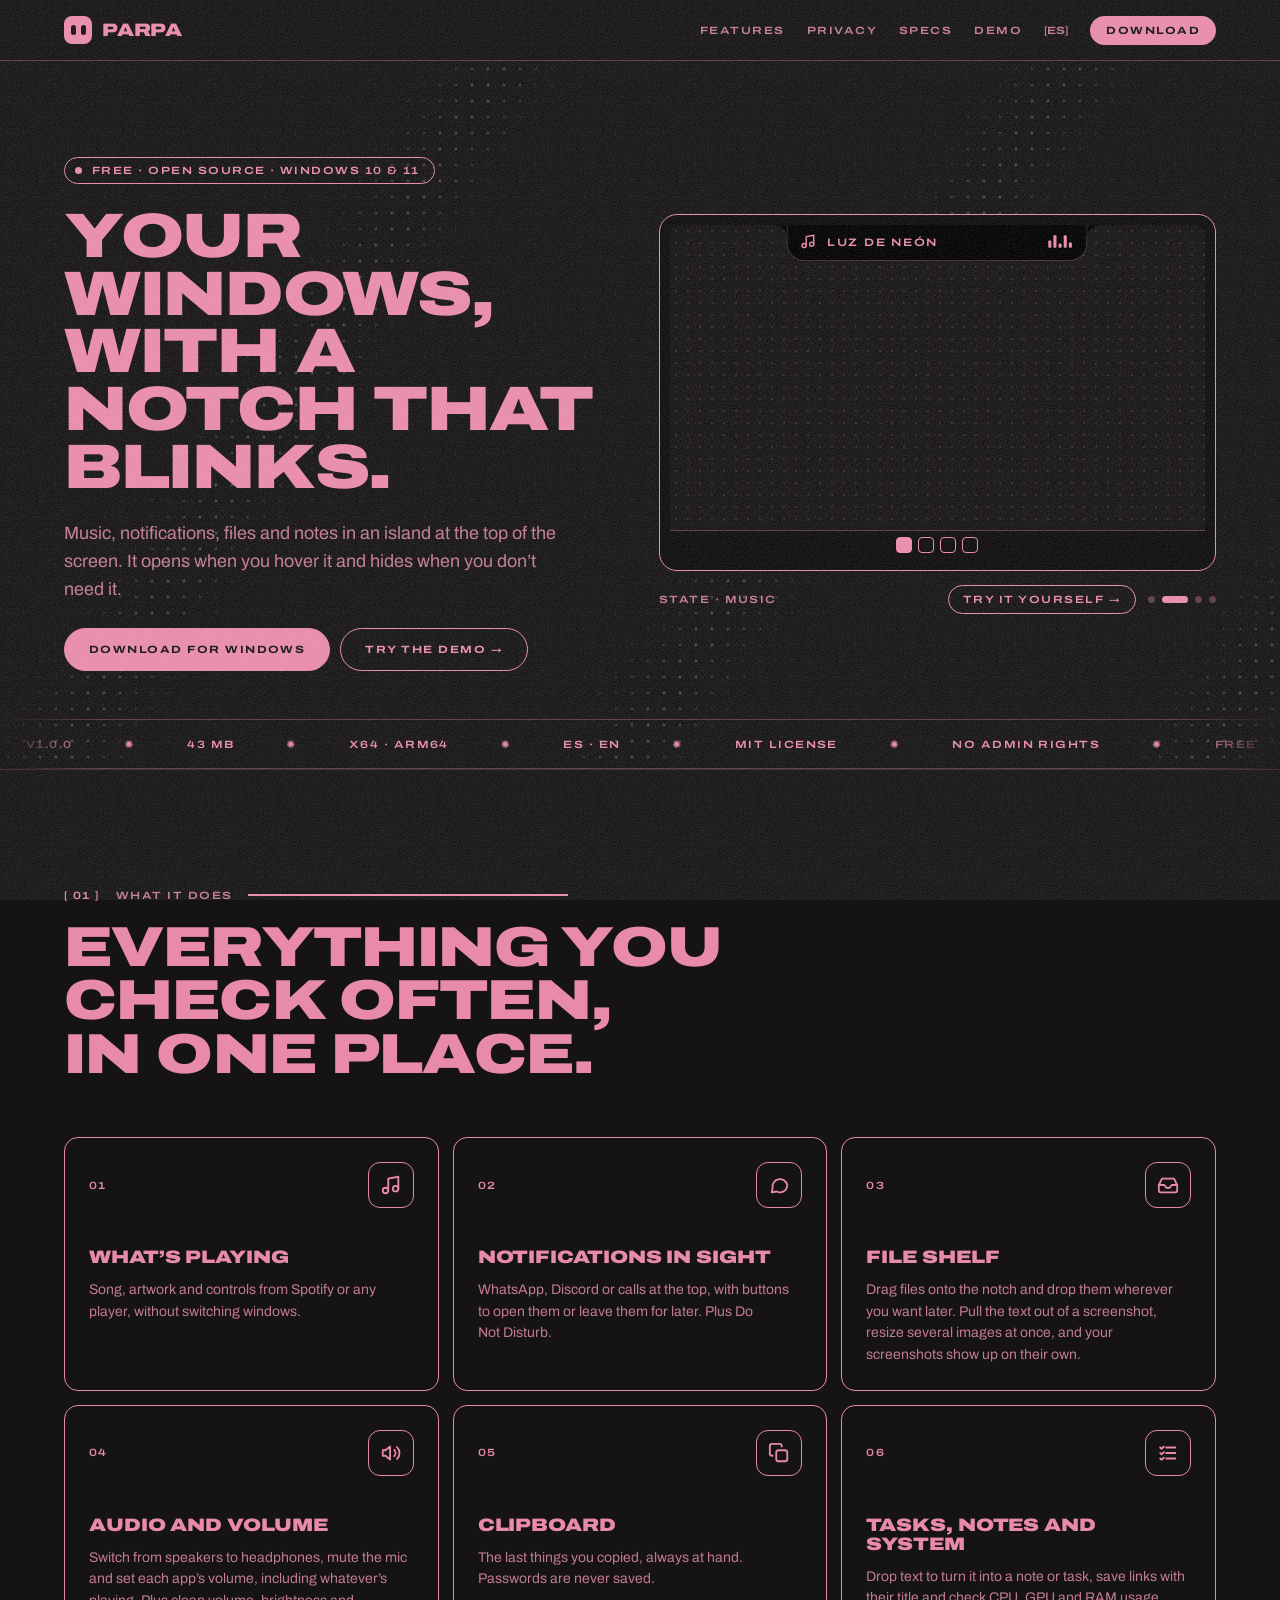
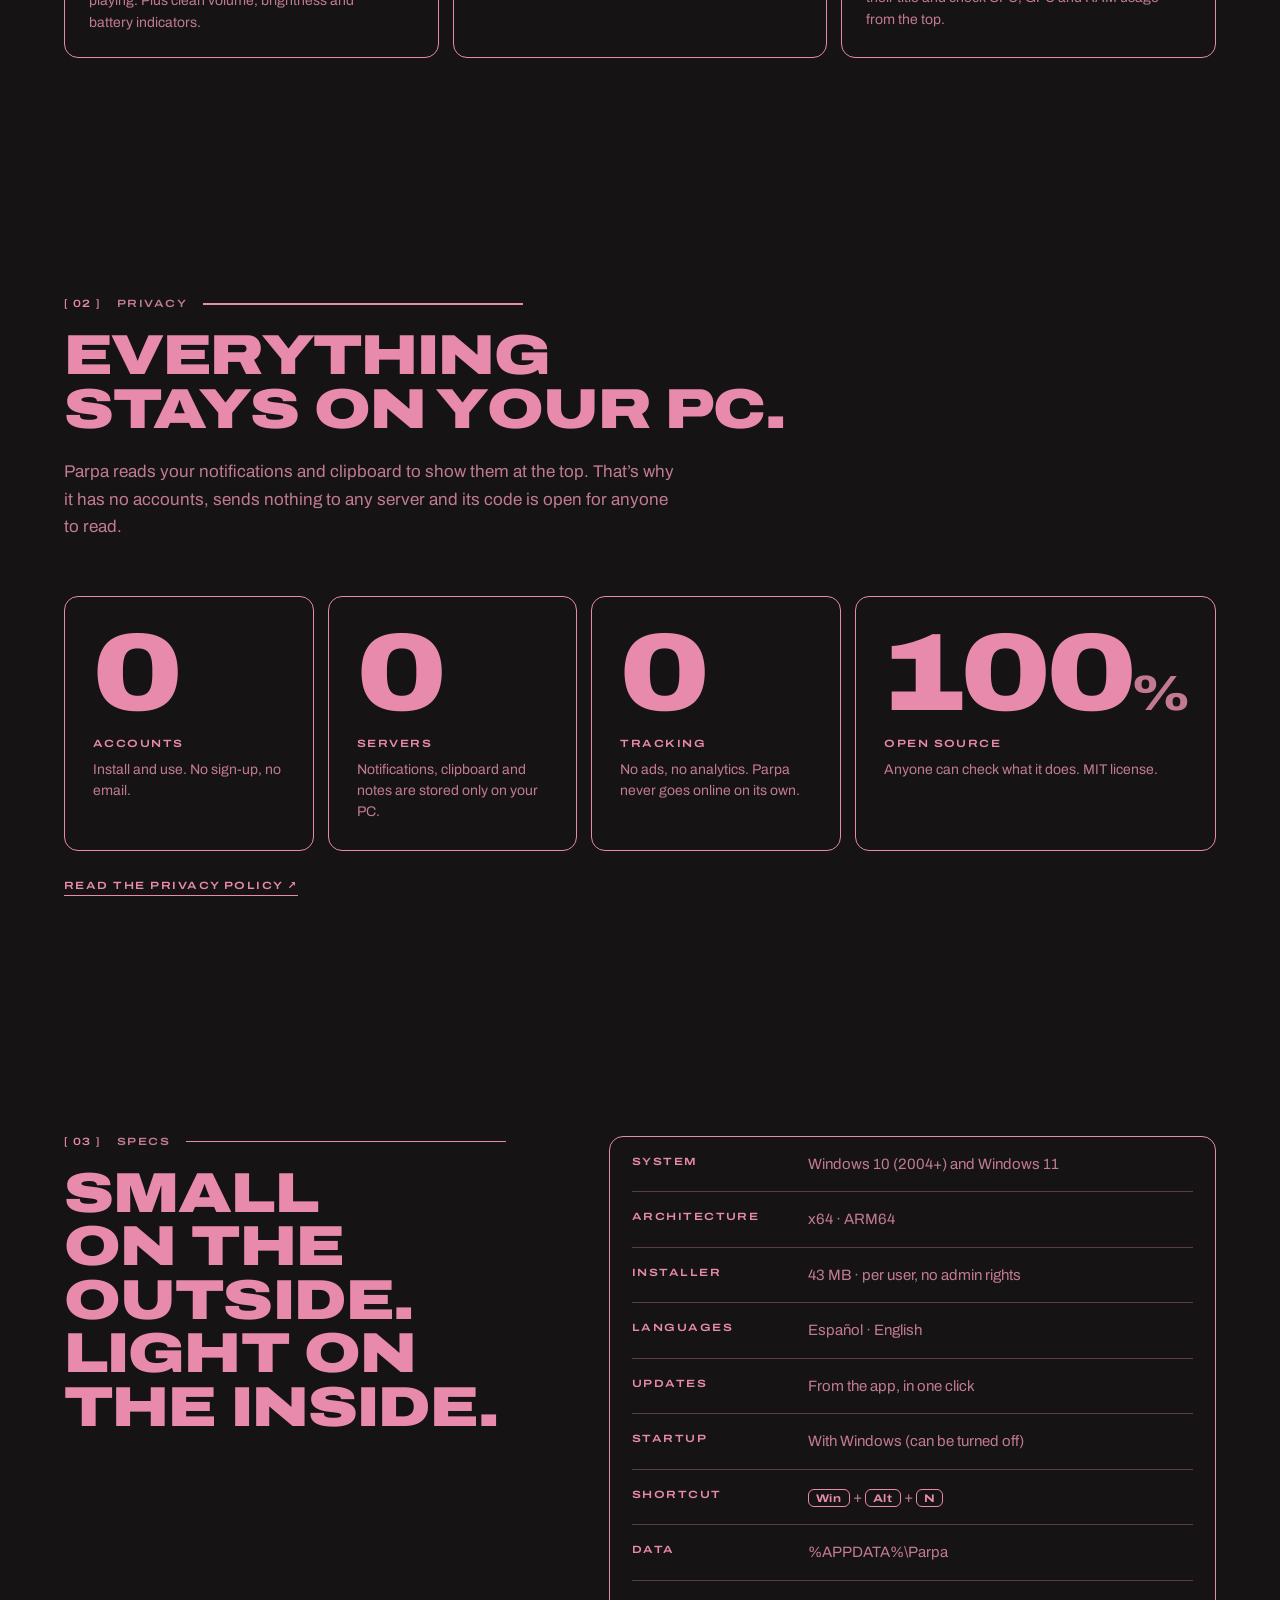
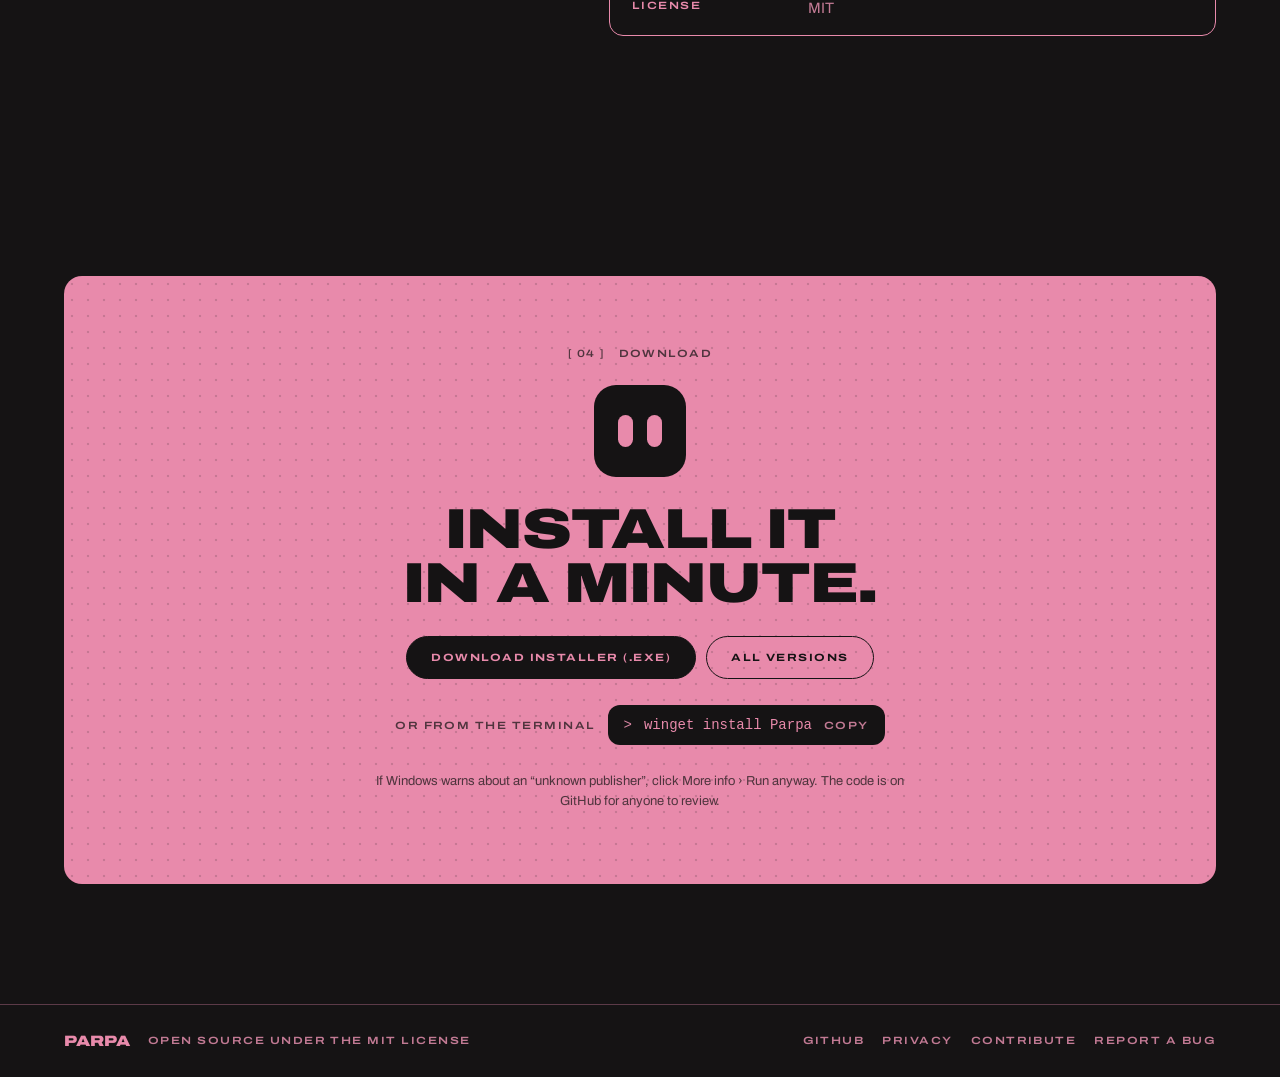
==== commit 357b38af: "Web al estilo Akira: tinta rosa, letra ancha y demo como la app Co-Authored-By: Claude Opus 5.5 <nor" ====
--- a/site/index.html
+++ b/site/index.html
@@ -8,7 +8,7 @@
 <meta property="og:title" content="Parpa · un notch para Windows">
 <meta property="og:description" content="Música, avisos, archivos y notas en una isla arriba de la pantalla.">
 <meta property="og:image" content="assets/app-256.png">
-<meta name="theme-color" content="#0b0b0c">
+<meta name="theme-color" content="#151314">
 <link rel="icon" href="assets/app.ico" sizes="any">
 <link rel="icon" href="assets/app-32.png" type="image/png">
 <link rel="stylesheet" href="styles.css">
--- a/site/styles.css
+++ b/site/styles.css
@@ -1,4 +1,4 @@
-/* Web de Parpa: estilo isla (negro puro, tarjetas grises redondeadas, tipografía del sistema, colores de iOS). */
+/* Web de Parpa: estilo Akira (tinta rosa sobre negro con grano, Archivo ancha en mayúsculas, marcos finos). */
 
 
 /* Tokens oscuros de data/tokens.json */
@@ -238,100 +238,163 @@
   .ticker-track { flex-wrap: wrap; width: auto; }
 }
 
-/* ================= Estilo isla ================= */
-.dotgrid { background-image: radial-gradient(80% 60% at 50% 0%, rgba(94, 92, 230, .18), transparent 70%); background-size: auto; }
-.mono-s { font-size: 13px; font-weight: 500; }
-.btn { font: 600 15px var(--ui); padding: 14px 24px; }
-.btn-light { background: var(--primary); }
-.btn-line { background: var(--card); border-color: transparent; }
-.btn-line:hover { background: var(--card-2); border-color: transparent; }
-.top { background: rgba(0, 0, 0, .72); backdrop-filter: saturate(180%) blur(20px); -webkit-backdrop-filter: saturate(180%) blur(20px); }
-.logo { border-radius: 9px; gap: 5px; }
-.logo i { width: 5px; height: 10px; border-radius: 3px; transition: transform .12s ease; }
-.wordmark { font: 700 20px var(--dots); letter-spacing: -.02em; }
-nav { font: 500 14px var(--ui); }
-nav .pill { padding: 8px 16px; font-weight: 600; }
-.tag { font: 500 13px var(--ui); padding: 7px 14px 7px 10px; border-radius: 999px; background: var(--card); color: var(--soft); align-self: flex-start; }
-.live { animation: pulse 2s ease-in-out infinite; }
-@keyframes pulse { 50% { opacity: .35; } }
-h1 { font: 700 clamp(44px, 6vw, 80px)/1.02 var(--dots); letter-spacing: -.035em; }
-h2 { font: 700 clamp(34px, 4.6vw, 60px)/1.04 var(--dots); letter-spacing: -.03em; }
-.lead, .section-lead { color: var(--secondary); }
-.try { font: 600 13px var(--ui); padding: 8px 14px; background: var(--card); border-color: transparent; }
-.try:hover { background: var(--card-2); border-color: transparent; }
-.frame { border-radius: 28px; padding: 10px; background: #0d0d0e; border-color: #222224; box-shadow: 0 40px 80px rgba(0, 0, 0, .5); }
-.screen { border-radius: 20px; background: radial-gradient(90% 80% at 15% 100%, #ff375f 0%, transparent 55%), radial-gradient(80% 90% at 95% 0%, #0a84ff 0%, transparent 60%), linear-gradient(135deg, #3a2a8c 0%, #5e5ce6 45%, #1d1b4a 100%); }
-.body { box-shadow: 0 10px 30px rgba(0, 0, 0, .35); }
-.taskbar { background: rgba(28, 28, 30, .55); backdrop-filter: blur(16px); -webkit-backdrop-filter: blur(16px); border-top: 1px solid rgba(255, 255, 255, .08); }
-.taskbar i { border-radius: 5px; background: rgba(255, 255, 255, .22); }
-.label { font: 600 12px var(--ui); }
+/* ================= Estilo Akira =================
+   Como la app: una sola tinta rosa sobre negro con grano, Archivo ancha y negrísima en mayúsculas para
+   titulares, texto diminuto muy espaciado para etiquetas, marcos finos en lugar de tarjetas grises. */
+@font-face { font-family: "Archivo"; src: url("assets/fonts/Archivo-Variable.ttf") format("truetype"); font-weight: 100 900; font-stretch: 62% 125%; font-display: swap; }
+:root {
+  --bg: #151314;
+  --card: #1a1316;
+  --card-2: #2b1d23;
+  --divider: #3d2731;
+  --glyph-off: #2b1d23;
+  --border: #5c3a48;
+  --dot: #4f3440;
+  --tertiary: #7a5161;
+  --muted: #a0687d;
+  --secondary: #c27a94;
+  --soft: #d886a3;
+  --primary: #e88aab;
+  --ink: #e88aab;
+  --accent: #e88aab;
+  --success: #e88aab;
+  --ui: "Archivo", "Segoe UI Variable Text", -apple-system, BlinkMacSystemFont, "Segoe UI", system-ui, sans-serif;
+  --mono: var(--ui);
+  --dots: var(--ui);
+  --grain: url("data:image/svg+xml,%3Csvg xmlns='http://www.w3.org/2000/svg' width='160' height='160'%3E%3Cfilter id='n'%3E%3CfeTurbulence type='fractalNoise' baseFrequency='.85' numOctaves='3' stitchTiles='stitch'/%3E%3CfeColorMatrix values='0 0 0 0 1 0 0 0 0 1 0 0 0 0 1 0 0 0 1.4 -0.35'/%3E%3C/filter%3E%3Crect width='100%25' height='100%25' filter='url(%23n)'/%3E%3C/svg%3E");
+}
+body { background: var(--bg); color: var(--ink); }
+/* Grano de papel impreso por encima de todo. */
+body::after { content: ""; position: fixed; inset: 0; z-index: 100; pointer-events: none; background: var(--grain); opacity: .14; mix-blend-mode: screen; }
+::selection { background: var(--ink); color: var(--bg); }
+a:focus-visible, button:focus-visible { outline: 1.5px solid var(--ink); }
+
+/* Titulares: anchos, negrísimos, en mayúsculas. */
+h1, h2, .wordmark, .big, .cell h3 { font-family: var(--ui); font-weight: 900; font-stretch: 125%; text-transform: uppercase; color: var(--ink); }
+h1 { font-size: clamp(36px, 4.9vw, 74px); line-height: .92; letter-spacing: -.02em; }
+h2 { font-size: clamp(30px, 4.4vw, 60px); line-height: .95; letter-spacing: -.015em; }
+.wordmark { font-size: 18px; letter-spacing: -.01em; }
+/* Etiquetas: diminutas, anchas, muy espaciadas. */
+.mono-s, nav, .tag, .index, .eyebrow, .num, .label, .peek-when, .osd-sub, .ticker-track > span, .zero-title, .specs dt, .footer-row, .copy-state, .text-link, .try, .btn, .chip, .c-label {
+  font-family: var(--ui); font-size: 10.5px; font-weight: 600; font-stretch: 125%; letter-spacing: .14em; text-transform: uppercase;
+}
+.lead, .section-lead, .cell p, .zero-desc, .specs dd, .note, .peek-text { color: var(--secondary); }
+
+/* Botones: píldora con marco rosa; la principal, rellena. */
+.btn { padding: 15px 24px; border: 1.5px solid var(--ink); border-radius: 999px; font-weight: 700; }
+.btn-light { background: var(--ink); color: var(--bg); }
+.btn-light:hover { background: var(--soft); border-color: var(--soft); }
+.btn-line { background: transparent; color: var(--ink); border-color: var(--ink); }
+.btn-line:hover { background: rgba(232, 138, 171, .12); border-color: var(--ink); }
+
+/* Cabecera */
+.top { background: rgba(21, 19, 20, .86); backdrop-filter: blur(12px); -webkit-backdrop-filter: blur(12px); border-bottom: 1.5px solid var(--border); }
+.logo { border-radius: 8px; background: var(--ink); gap: 5px; }
+.logo i { width: 5px; height: 10px; border-radius: 3px; background: var(--bg); transition: transform .12s ease; }
+nav { color: var(--secondary); }
+nav .anchor:hover, .lang:hover { color: var(--ink); }
+nav .pill { padding: 9px 16px; background: var(--ink); color: var(--bg); font-weight: 700; }
+nav .pill:hover { background: var(--soft); }
+
+/* Portada */
+.tag { align-self: flex-start; padding: 7px 14px 7px 10px; border: 1.5px solid var(--ink); border-radius: 999px; color: var(--ink); }
+.live { background: var(--ink); box-shadow: none; animation: pulse 2s ease-in-out infinite; }
+@keyframes pulse { 50% { opacity: .3; } }
+.dotgrid { background-image: none; }
+.try { padding: 8px 14px; border: 1.5px solid var(--ink); background: none; color: var(--ink); }
+.try:hover { background: var(--ink); color: var(--bg); border-color: var(--ink); }
+
+/* Demo de la portada: pantalla oscura con trama rosa */
+.frame { background: #0d0b0c; border: 1.5px solid var(--ink); border-radius: 18px; padding: 10px; box-shadow: none; }
+.screen { border-radius: 10px; background: radial-gradient(circle, rgba(232, 138, 171, .16) 1px, transparent 1.5px) 0 0 / 12px 12px, var(--bg); }
+.body { background: #000; color: var(--ink); box-shadow: 0 0 0 1px rgba(232, 138, 171, .22); }
+.ear-l { background: radial-gradient(circle 14px at 0 100%, transparent 13.5px, #000 14px); }
+.ear-r { background: radial-gradient(circle 14px at 100% 100%, transparent 13.5px, #000 14px); }
+.taskbar { background: #0d0b0c; border-top: 1.5px solid var(--border); backdrop-filter: none; -webkit-backdrop-filter: none; }
+.taskbar i { border-radius: 4px; border: 1.5px solid var(--ink); background: none; }
+.taskbar i:first-child { background: var(--ink); }
 .muted { color: var(--secondary); }
-.peek-when, .osd-sub { font: 500 11px var(--ui); }
-.peek-text { font-size: 14px; }
-.chip { font: 600 12px var(--ui); padding: 7px 14px; border: 0; background: var(--card-2); color: var(--primary); }
-.chip-on { background: var(--primary); color: var(--bg); }
-.osd-value { font: 600 15px var(--dots); }
-.bars { height: 6px; border-radius: 3px; background: var(--card-2); overflow: hidden; display: block; flex: 1; }
-.bars b { display: block; height: 100%; border-radius: 3px; background: var(--primary); }
-.eq i { width: 3px; border-radius: 2px; background: var(--pink); }
-.ic { display: inline-flex; flex: none; color: var(--primary); }
+.c-label { font-weight: 900; font-size: 12px; letter-spacing: 0; }
+.peek-text { font-size: 13px; }
+.chip { padding: 7px 14px; border: 1.5px solid var(--ink); border-radius: 999px; background: none; color: var(--ink); }
+.chip-on { background: var(--ink); color: var(--bg); }
+.osd-value { font: 900 14px var(--ui); font-stretch: 125%; }
+.bars { flex: 1; display: block; height: 12px; padding: 2px; border: 1.5px solid var(--ink); border-radius: 6px; background: none; overflow: hidden; }
+.bars b { display: block; height: 100%; border-radius: 3px; background: var(--ink); }
+.eq i { width: 3px; border-radius: 1px; background: var(--ink); }
+.ic { display: inline-flex; flex: none; color: var(--ink); }
 .ic svg { width: 100%; height: 100%; }
 .ic-s { width: 16px; height: 16px; }
-.ic-l { width: 44px; height: 44px; padding: 11px; border-radius: 12px; color: #fff; }
-/* Mascota: dos ojos en píldora */
+.ic-l { width: 46px; height: 46px; padding: 11px; border: 1.5px solid var(--ink); border-radius: 12px; color: var(--ink); background: none !important; }
+/* Mascota: dos ojos en píldora, en tinta */
 .mascot { display: flex; gap: 9px; align-items: center; height: 14px; }
-.mascot b { display: block; width: 7px; height: 13px; border-radius: 4px; background: var(--primary); transition: transform .14s ease, height .1s ease; }
+.mascot b { display: block; width: 7px; height: 13px; border-radius: 4px; background: var(--ink); transition: transform .14s ease, height .1s ease; }
 .mascot.look b { transform: translateX(3px); }
 .mascot.blink b { height: 2px; }
 .app-icon .mascot { gap: 14px; height: 34px; }
 .app-icon .mascot b { width: 15px; height: 32px; border-radius: 8px; }
 .app-icon.blink .mascot b, .logo.blink i { transform: scaleY(.15); }
 .dots { gap: 7px; }
-.dot { height: 7px; width: 7px; border-radius: 4px; }
-.dot.on { width: 26px; background: #3a3a3c; }
-.dot.on::after { background: var(--primary); }
-.ticker { background: transparent; }
-.ticker-track > span { font: 500 14px var(--ui); color: var(--muted); border-right: 0; padding: 18px 28px; }
-.ticker-track > span::after { content: "•"; margin-left: 56px; color: var(--border); }
-.index { font: 600 13px var(--ui); color: var(--accent); }
-.eyebrow { font: 600 13px var(--ui); color: var(--secondary); }
+.dot { height: 7px; width: 7px; border-radius: 4px; background: var(--border); }
+.dot.on { width: 26px; background: var(--card-2); }
+.dot.on::after { background: var(--ink); }
+
+/* Franja: palabras diminutas separadas por estrellas */
+.ticker { background: transparent; border-top: 1.5px solid var(--border); border-bottom: 1.5px solid var(--border); }
+.ticker-track > span { color: var(--ink); border-right: 0; padding: 18px 26px; }
+.ticker-track > span::after { content: "✺"; margin-left: 52px; color: var(--ink); }
+
+/* Secciones */
 .section { border-bottom: 0; }
-/* Funciones: tarjetas redondeadas con icono de color */
+.index { color: var(--ink); }
+.eyebrow { color: var(--secondary); }
+.section-head { gap: 16px; }
+.section-head::after { content: ""; flex: 1; height: 1.5px; background: var(--ink); max-width: 320px; }
+
+/* Funciones: marcos rosas con el número y el icono */
 .cells { gap: 14px; border: 0; }
-.cell { border: 0; background: var(--card); border-radius: 26px; padding: 26px; transition: background .25s, transform .3s var(--ease); }
-.cell:hover { background: #232325; transform: translateY(-3px); }
+.cell { border: 1.5px solid var(--ink); background: none; border-radius: 14px; padding: 24px; transition: background .25s; }
+.cell:hover { background: rgba(232, 138, 171, .08); transform: none; }
 .cell-top { padding-bottom: 28px; align-items: center; }
-.num { font: 600 13px var(--ui); color: var(--tertiary); }
-.cell h3 { font: 600 20px var(--dots); letter-spacing: -.015em; }
-.cell:nth-child(1) .ic-l { background: var(--pink); }
-.cell:nth-child(2) .ic-l { background: var(--green); }
-.cell:nth-child(3) .ic-l { background: var(--blue); }
-.cell:nth-child(4) .ic-l { background: var(--indigo); }
-.cell:nth-child(5) .ic-l { background: var(--orange); }
-.cell:nth-child(6) .ic-l { background: #64d2ff; }
+.num { color: var(--ink); }
+.cell h3 { font-size: 18px; letter-spacing: -.005em; line-height: 1.05; }
+
+/* Privacidad: ceros enormes en tinta */
 .section-alt { background: transparent; }
 .zeros { gap: 14px; background: transparent; border: 0; }
-.zero { background: var(--card); border-radius: 26px; }
-.big { font: 700 clamp(72px, 9vw, 116px)/.9 var(--dots); letter-spacing: -.04em; background: linear-gradient(180deg, #fff 30%, #8e8e93); -webkit-background-clip: text; background-clip: text; color: transparent; }
-.big small { -webkit-text-fill-color: var(--secondary); }
-.zero-title { font: 600 15px var(--ui); }
-.text-link { font: 600 14px var(--ui); color: var(--blue); border-bottom: 0; }
-.text-link:hover { color: #409cff; }
-.specs { border-top: 0; background: var(--card); border-radius: 22px; padding: 0 22px; }
-.specs div { border-bottom: 1px solid var(--divider); }
+.zero { background: none; border: 1.5px solid var(--ink); border-radius: 14px; }
+.big { font-size: clamp(68px, 8.6vw, 116px); line-height: .88; letter-spacing: -.03em; background: none; -webkit-text-fill-color: currentColor; color: var(--ink); }
+.big small { color: var(--secondary); -webkit-text-fill-color: var(--secondary); }
+.zero-title { color: var(--ink); }
+.text-link { color: var(--ink); border-bottom: 1.5px solid var(--ink); padding-bottom: 4px; }
+.text-link:hover { color: var(--soft); border-color: var(--soft); }
+
+/* Ficha técnica */
+.specs { background: none; border: 1.5px solid var(--ink); border-radius: 14px; padding: 0 22px; }
+.specs div { border-bottom: 1px solid var(--border); }
 .specs div:last-child { border-bottom: 0; }
-.specs dt { font: 500 14px var(--ui); color: var(--secondary); }
-kbd { font: 500 12px var(--code); border-radius: 6px; background: var(--card-2); border-color: var(--border); }
-.download { border-radius: 36px; background: radial-gradient(70% 90% at 0% 100%, #ff375f, transparent 60%), radial-gradient(70% 90% at 100% 0%, #0a84ff, transparent 60%), linear-gradient(135deg, #3a2a8c, #5e5ce6 50%, #1d1b4a); color: #fff; }
-.download h2 { color: #fff; }
-.download .eyebrow, .download .index, .terminal .mono-s, .note { color: rgba(255, 255, 255, .78); }
-.btn-dark { background: #fff; color: #000; }
-.btn-dark:hover { background: #e5e5ea; }
-.btn-line-dark { border-color: transparent; background: rgba(255, 255, 255, .16); color: #fff; backdrop-filter: blur(12px); -webkit-backdrop-filter: blur(12px); }
-.btn-line-dark:hover { background: rgba(255, 255, 255, .26); border-color: transparent; }
-.app-icon { border-radius: 24px; background: #000; box-shadow: 0 24px 60px rgba(0, 0, 0, .4), inset 0 0 0 1px rgba(255, 255, 255, .08); }
-.copy { font: 500 14px var(--code); border-radius: 14px; background: rgba(0, 0, 0, .55); backdrop-filter: blur(12px); -webkit-backdrop-filter: blur(12px); }
-.copy-state { font: 600 12px var(--ui); }
-.footer-row { font: 500 13px var(--ui); }
-.footer-row .wordmark { letter-spacing: -.02em; }
-@media (max-width: 600px) { .cell, .zero { border-radius: 22px; } }
+.specs dt { color: var(--ink); }
+.specs dd { color: var(--secondary); }
+kbd { font: 700 11px var(--ui); font-stretch: 125%; letter-spacing: .06em; border: 1.5px solid var(--ink); border-radius: 6px; background: none; color: var(--ink); }
+
+/* Descarga: el único bloque relleno de rosa, con trama de puntos */
+.download { border-radius: 18px; background: radial-gradient(circle, rgba(21, 19, 20, .16) 1.2px, transparent 1.6px) 0 0 / 16px 16px, var(--ink); color: var(--bg); }
+.download h2 { color: var(--bg); }
+.download .eyebrow, .download .index, .terminal .mono-s, .note { color: rgba(21, 19, 20, .72); }
+.download .section-head::after { background: var(--bg); }
+.btn-dark { background: var(--bg); color: var(--ink); border-color: var(--bg); }
+.btn-dark:hover { background: #2b1d23; border-color: #2b1d23; }
+.btn-line-dark { background: none; color: var(--bg); border: 1.5px solid var(--bg); backdrop-filter: none; -webkit-backdrop-filter: none; }
+.btn-line-dark:hover { background: rgba(21, 19, 20, .12); border-color: var(--bg); }
+.app-icon { border-radius: 22px; background: var(--bg); box-shadow: none; }
+.copy { font: 500 14px var(--code); border-radius: 12px; background: var(--bg); color: var(--ink); backdrop-filter: none; -webkit-backdrop-filter: none; }
+.prompt { color: var(--soft); }
+.copy-state { color: var(--secondary); }
+.copy.done .copy-state { color: var(--ink); }
+
+/* Pie */
+footer { border-top: 1.5px solid var(--border); }
+.footer-row { color: var(--secondary); }
+.footer-row a:hover { color: var(--ink); }
+.footer-row .wordmark { font-size: 15px; color: var(--ink); letter-spacing: 0; }
+@media (max-width: 600px) { .cell, .zero { border-radius: 12px; } .section-head::after { display: none; } }
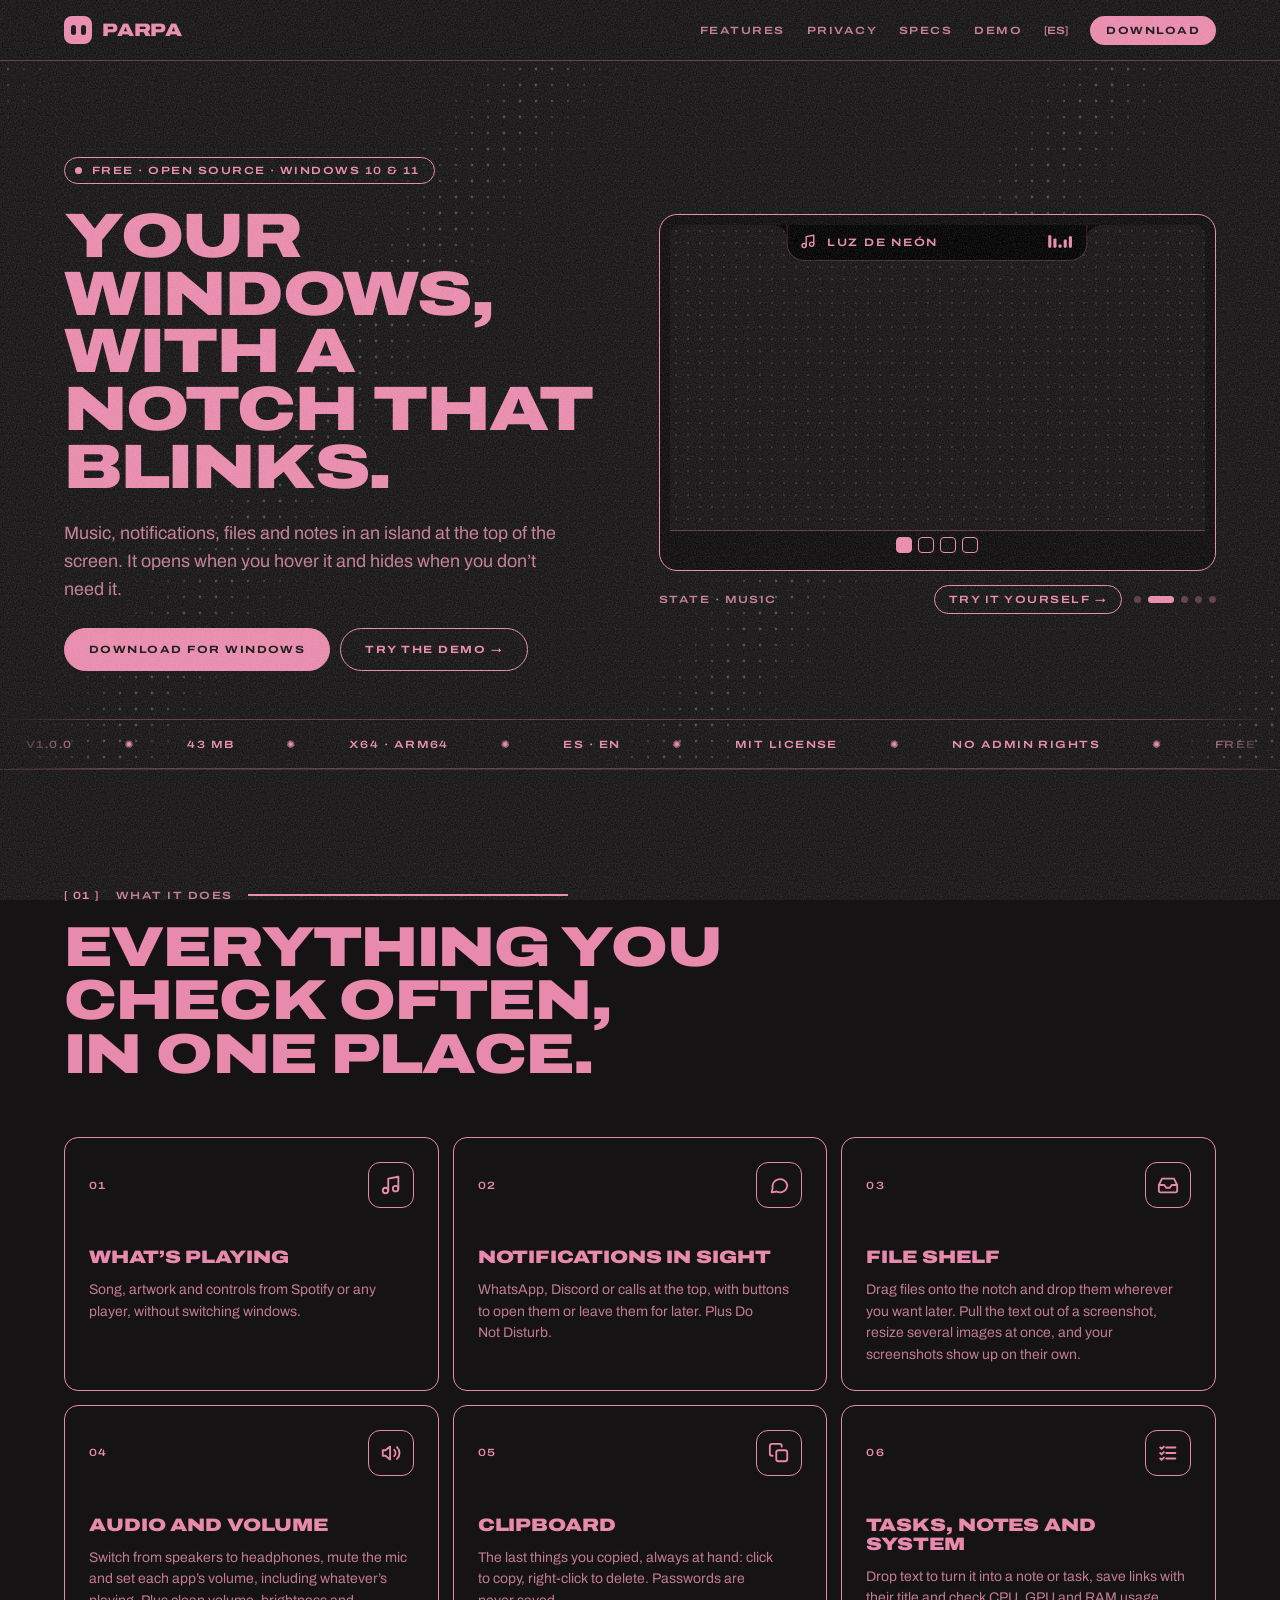
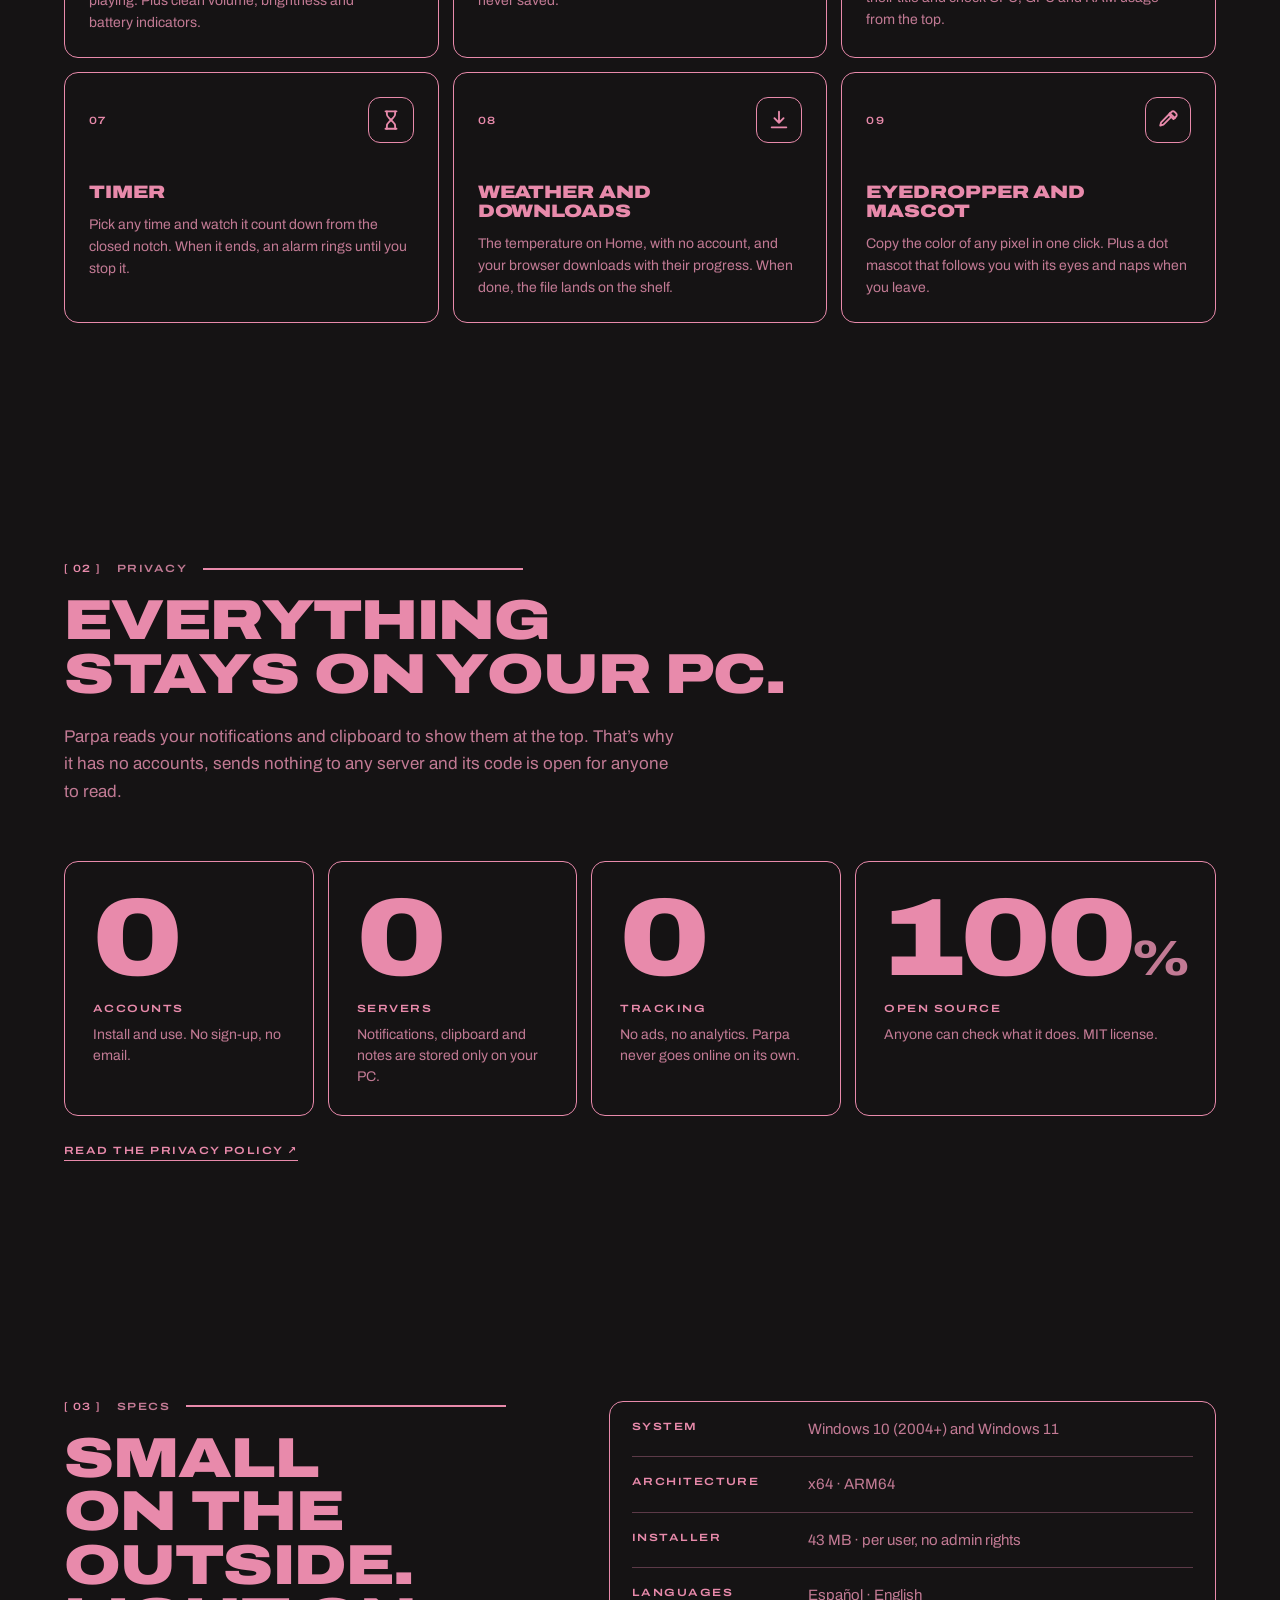
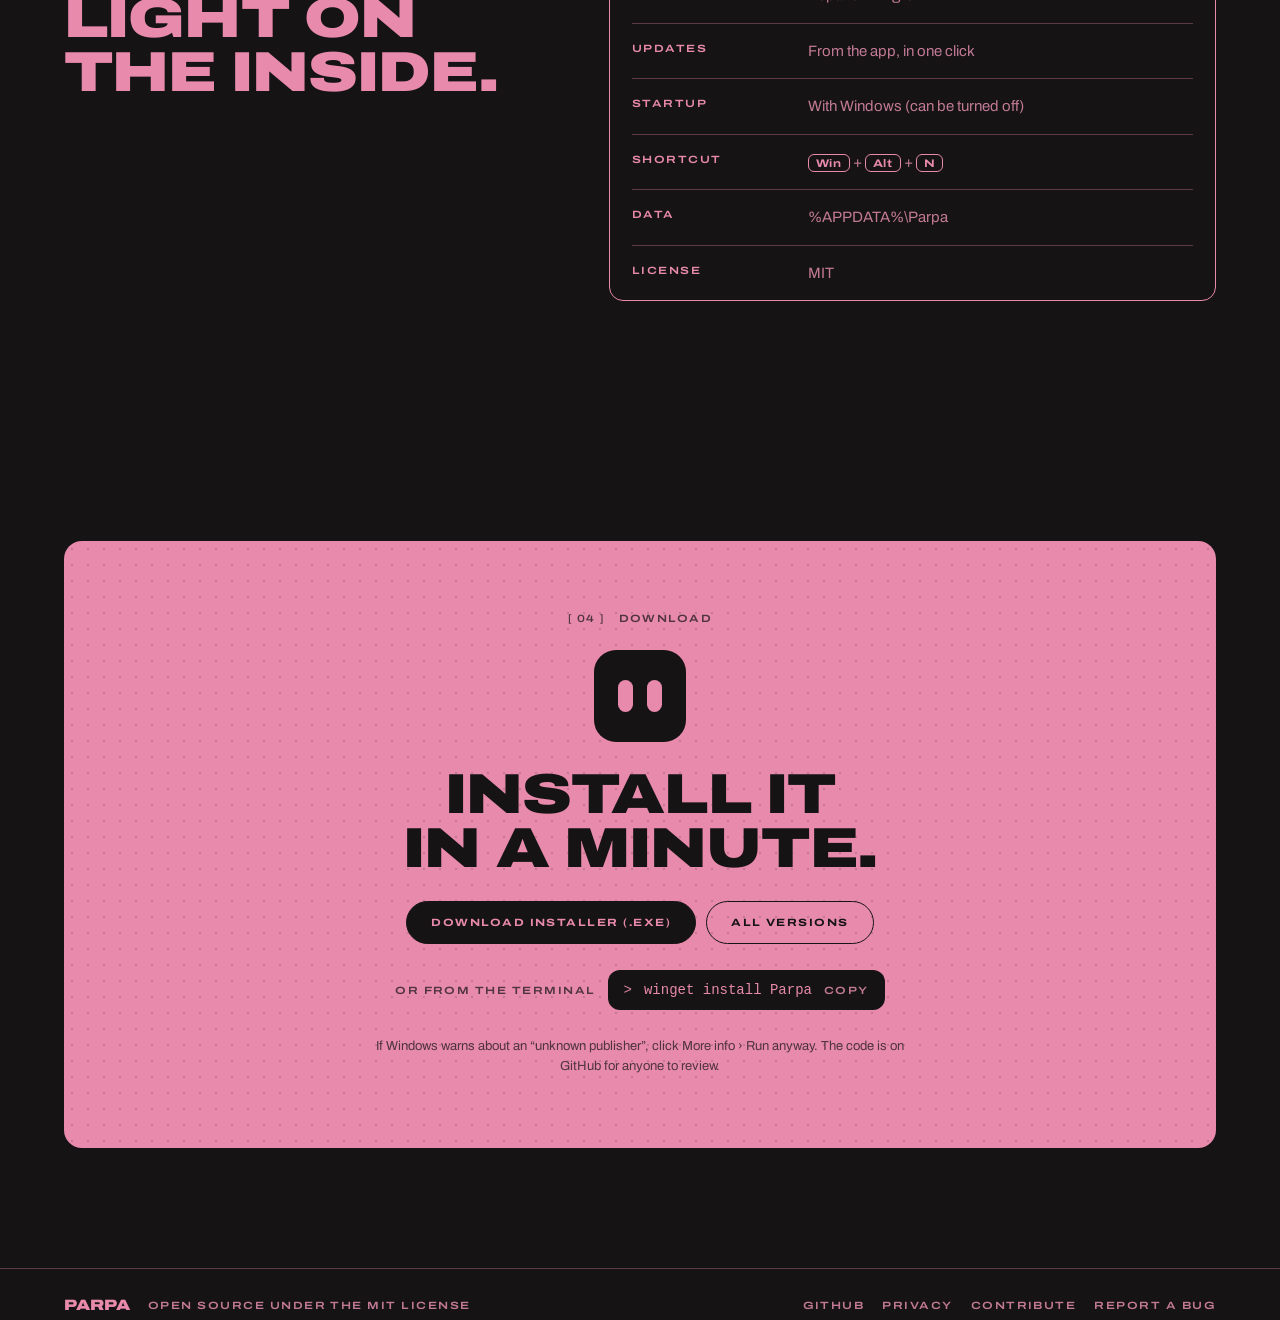
==== commit 3ffeb874: "Web: temporizador en la portada y la demo, tres funciones nuevas y portapapeles con clic derecho Co-" ====
--- a/site/index.html
+++ b/site/index.html
@@ -68,6 +68,11 @@
                   <div class="bars" id="bars"><b style="width:70%"></b></div>
                   <span class="osd-value">70%</span>
                 </div>
+                <div class="state st-music" data-state="timer" hidden>
+                  <div class="ic ic-s" data-glyph="temporizador"></div>
+                  <span class="label flex1" data-i18n="demo_timer">Temporizador</span>
+                  <span class="osd-value" id="htimer">25:00</span>
+                </div>
               </div>
             </div>
             <div class="taskbar"><i></i><i></i><i></i><i></i></div>
@@ -108,8 +113,11 @@
         <article class="cell"><div class="cell-top"><span class="num">02</span><div class="ic ic-l" data-glyph="mensaje"></div></div><h3 data-i18n="f2_t">Avisos a la vista</h3><p data-i18n="f2_d">WhatsApp, Discord o llamadas arriba, con botones para abrirlos o dejarlos para más tarde. Y un modo No molestar.</p></article>
         <article class="cell"><div class="cell-top"><span class="num">03</span><div class="ic ic-l" data-glyph="bandeja"></div></div><h3 data-i18n="f3_t">Bandeja de archivos</h3><p data-i18n="f3_d">Arrastra archivos al notch y suéltalos luego donde quieras. Saca el texto de una captura, redimensiona varias imágenes a la vez, y tus capturas aparecen solas.</p></article>
         <article class="cell"><div class="cell-top"><span class="num">04</span><div class="ic ic-l" data-glyph="sonido"></div></div><h3 data-i18n="f4_t">Audio y volumen</h3><p data-i18n="f4_d">Cambia de altavoces a auriculares, silencia el micro y ajusta el volumen de cada app, también el de lo que suena. Con indicadores limpios de volumen, brillo y batería.</p></article>
-        <article class="cell"><div class="cell-top"><span class="num">05</span><div class="ic ic-l" data-glyph="copias"></div></div><h3 data-i18n="f5_t">Portapapeles</h3><p data-i18n="f5_d">Lo último que copiaste siempre a mano. Las contraseñas no se guardan.</p></article>
+        <article class="cell"><div class="cell-top"><span class="num">05</span><div class="ic ic-l" data-glyph="copias"></div></div><h3 data-i18n="f5_t">Portapapeles</h3><p data-i18n="f5_d">Lo último que copiaste siempre a mano: clic para copiarlo, clic derecho para borrarlo. Las contraseñas no se guardan.</p></article>
         <article class="cell"><div class="cell-top"><span class="num">06</span><div class="ic ic-l" data-glyph="tareas"></div></div><h3 data-i18n="f6_t">Tareas, notas y sistema</h3><p data-i18n="f6_d">Suelta un texto para hacerlo nota o tarea, guarda enlaces con su título y mira el uso de CPU, GPU y RAM desde arriba.</p></article>
+        <article class="cell"><div class="cell-top"><span class="num">07</span><div class="ic ic-l" data-glyph="temporizador"></div></div><h3 data-i18n="f7_t">Temporizador</h3><p data-i18n="f7_d">Elige cualquier tiempo y míralo bajar desde el notch cerrado. Al acabar, una alarma que suena hasta que la paras.</p></article>
+        <article class="cell"><div class="cell-top"><span class="num">08</span><div class="ic ic-l" data-glyph="descarga"></div></div><h3 data-i18n="f8_t">El tiempo y tus descargas</h3><p data-i18n="f8_d">La temperatura en el Inicio, sin cuentas, y lo que baja el navegador con su progreso. Al terminar, el archivo pasa a la bandeja.</p></article>
+        <article class="cell"><div class="cell-top"><span class="num">09</span><div class="ic ic-l" data-glyph="gotero"></div></div><h3 data-i18n="f9_t">Cuentagotas y mascota</h3><p data-i18n="f9_d">Copia el color de cualquier píxel con un clic. Y una mascota de puntos que te sigue con la mirada y se duerme cuando te vas.</p></article>
       </div>
     </div>
   </section>
